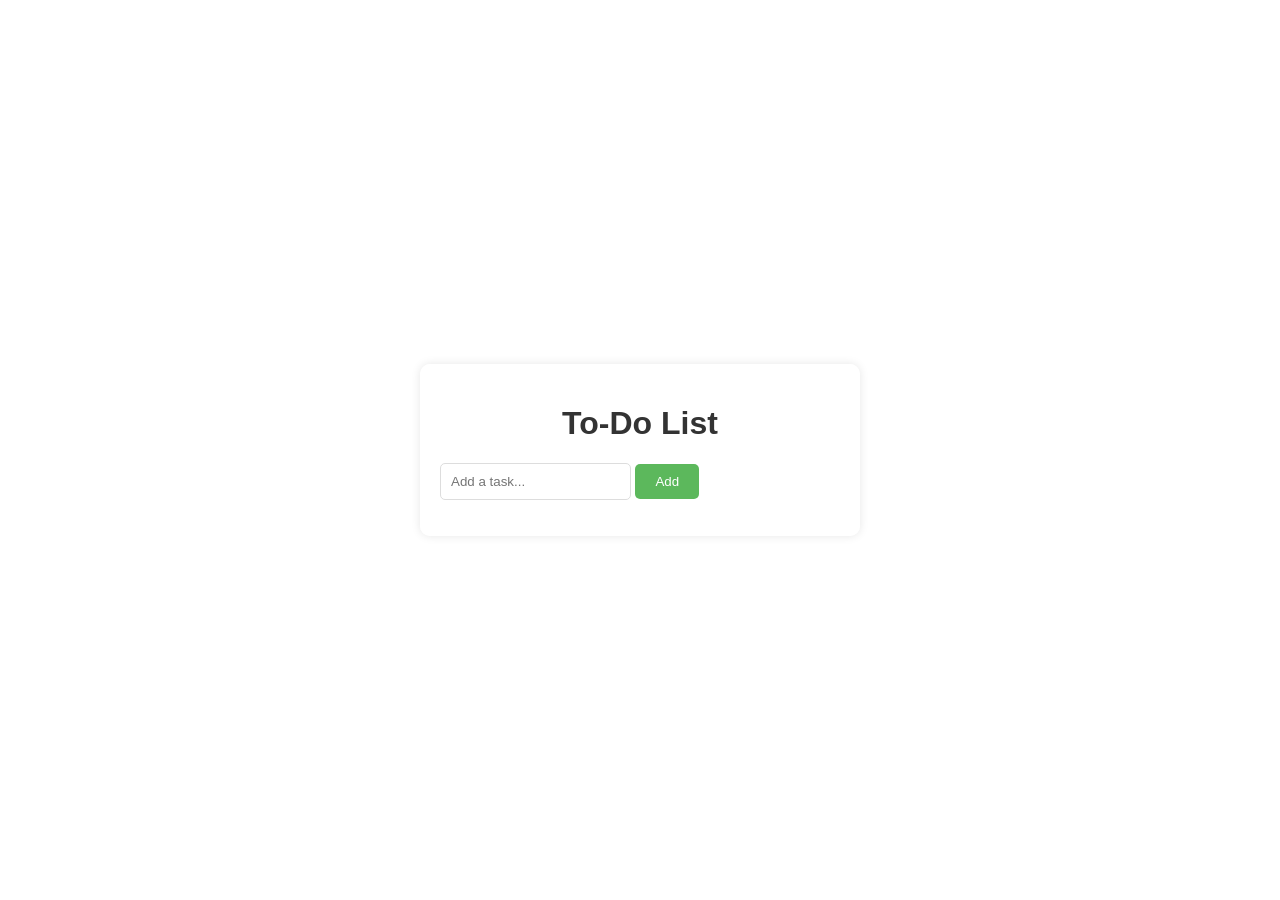
==== index.html @ d7dc6df3 "Update and rename To-Do-list.html to index.html" ====
<!DOCTYPE html>
<html lang="en">
<head>
    <meta charset="UTF-8">
    <meta name="viewport" content="width=device-width, initial-scale=1.0">
    <title>To-Do List - Mawa</title>
    <link rel="stylesheet" href="styles.css">
</head>
<body>
    <div class="container">
        <h1>To-Do List</h1>
        <input type="text" id="taskInput" placeholder="Add a task...">
        <button onclick="addTask()">Add</button>
        <ul id="taskList"></ul>
    </div>
    <script src="script.js"></script>
</body>
</html>
---- styles.css ----
body {
    font-family: Arial, sans-serif;
    background-image: url('ferrari1.jpg'); /* Replace with your image path */
    background-size: cover;
    background-position: center;
    background-repeat: no-repeat;
    display: flex;
    justify-content: center;
    align-items: center;
    height: 100vh;
    margin: 0;
}

.container {
    background: rgba(255, 255, 255, 0.9);
    padding: 20px;
    border-radius: 10px;
    box-shadow: 0 0 10px rgba(0, 0, 0, 0.1);
    width: 400px;
}

h1 {
    text-align: center;
    color: #333;
}

.input-section {
    display: flex;
    gap: 10px;
    margin-bottom: 20px;
}

input {
    flex: 1;
    padding: 10px;
    border: 1px solid #ddd;
    border-radius: 5px;
}

button {
    padding: 10px 20px;
    background-color: #5cb85c;
    color: white;
    border: none;
    border-radius: 5px;
    cursor: pointer;
}

button:hover {
    background-color: #4cae4c;
}

ul {
    list-style: none;
    padding: 0;
}

li {
    display: flex;
    justify-content: space-between;
    align-items: center;
    padding: 10px;
    background: #f9f9f9;
    margin-bottom: 10px;
    border-radius: 5px;
}

li.completed {
    text-decoration: line-through;
    color: #888;
}

/* Styling for the X button */
li button {
    background-color: #d9534f;
    color: white;
    border: none;
    border-radius: 90%; /* Makes it circular */
    width: 50px; /* Fixed width for the circle */
    height: 50px; /* Fixed height for the circle */
    display: flex;
    justify-content: center;
    align-items: center;
    font-size: 14px;
    padding: 0; /* Remove padding to keep it compact */
    cursor: pointer;
}

li button:hover {
    background-color: #c9302c;
}
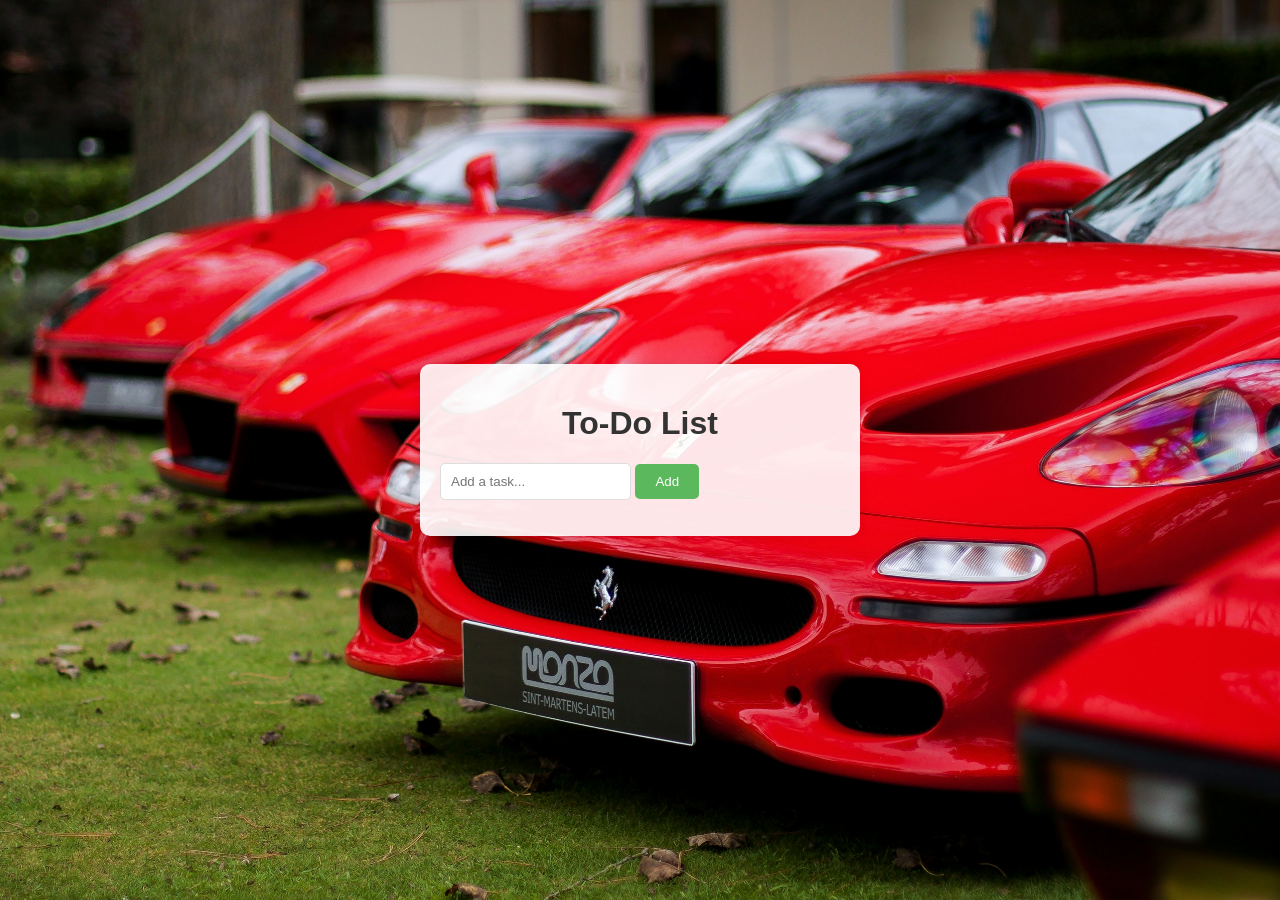
==== commit b72eed38: "Fix HTML structure and update title" ====
--- a/index.html
+++ b/index.html
@@ -3,7 +3,7 @@
 <head>
     <meta charset="UTF-8">
     <meta name="viewport" content="width=device-width, initial-scale=1.0">
-    <title>To-Do List - Mawa</title>
+    <title>To-Do List</title>
     <link rel="stylesheet" href="styles.css">
 </head>
 <body>
@@ -16,3 +16,4 @@
     <script src="script.js"></script>
 </body>
 </html>
+
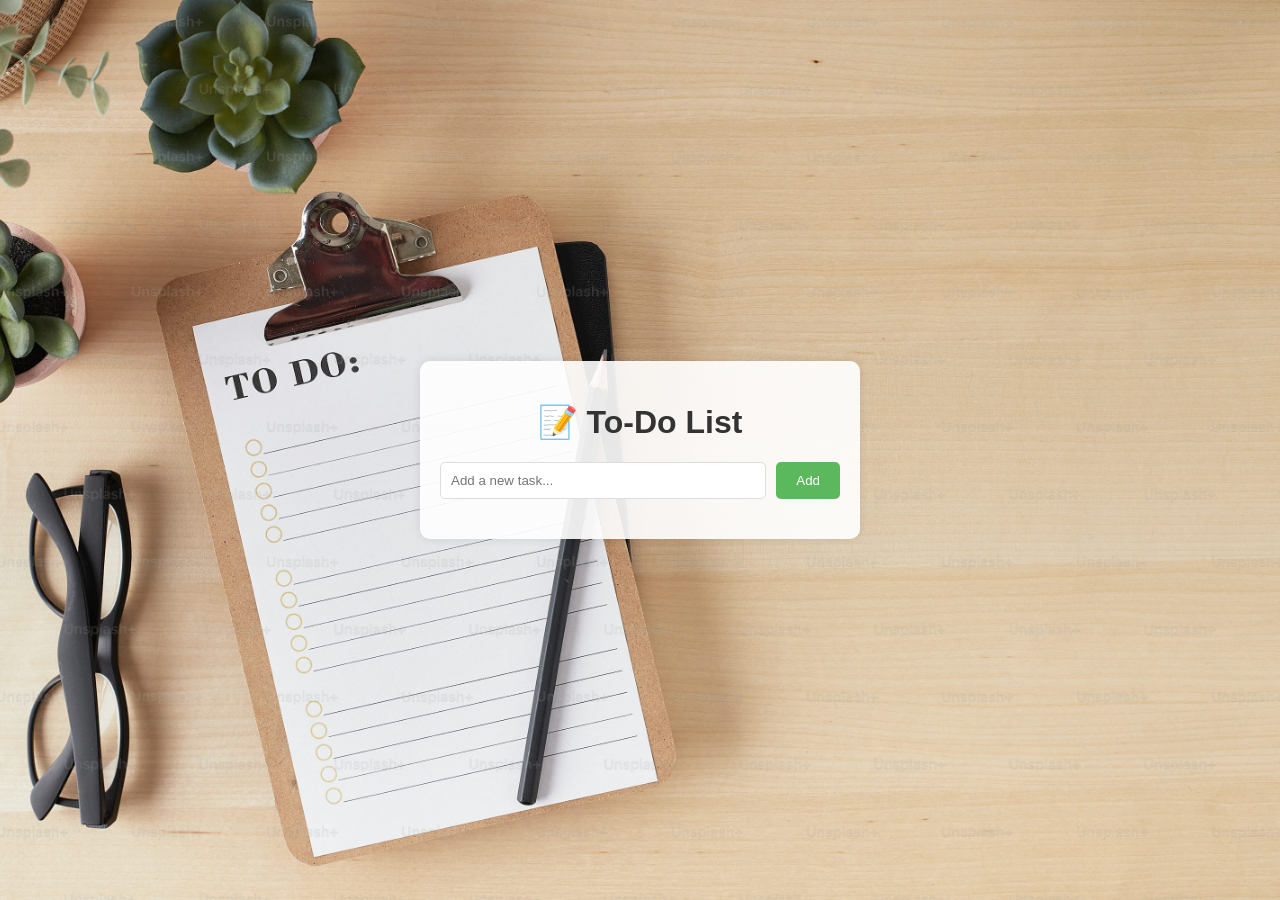
==== commit a236b90d: "Revise index.html for responsive design and layout Updated the HTML structure and improved responsiv" ====
--- a/index.html
+++ b/index.html
@@ -1,19 +1,21 @@
 <!DOCTYPE html>
 <html lang="en">
 <head>
-    <meta charset="UTF-8">
-    <meta name="viewport" content="width=device-width, initial-scale=1.0">
-    <title>To-Do List</title>
-    <link rel="stylesheet" href="styles.css">
+  <meta charset="UTF-8" />
+  <meta name="viewport" content="width=device-width, initial-scale=1.0" />
+  <title>Responsive To-Do List</title>
+  <link rel="stylesheet" href="styles.css" />
 </head>
 <body>
-    <div class="container">
-        <h1>To-Do List</h1>
-        <input type="text" id="taskInput" placeholder="Add a task...">
-        <button onclick="addTask()">Add</button>
-        <ul id="taskList"></ul>
+  <div class="container">
+    <h1>📝 To-Do List</h1>
+    <div class="input-section">
+      <input type="text" id="taskInput" placeholder="Add a new task..." />
+      <button id="addBtn" onclick="addTask()">Add</button>
     </div>
-    <script src="script.js"></script>
+    <ul id="taskList"></ul>
+  </div>
+
+  <script src="script.js"></script>
 </body>
 </html>
-
--- a/styles.css
+++ b/styles.css
@@ -1,6 +1,6 @@
 body {
     font-family: Arial, sans-serif;
-    background-image: url('ferrari1.jpg'); /* Replace with your image path */
+    background-image: url('todo.jpg'); /* Replace with your image path */
     background-size: cover;
     background-position: center;
     background-repeat: no-repeat;
@@ -88,4 +88,5 @@
 
 li button:hover {
     background-color: #c9302c;
-}+
+}
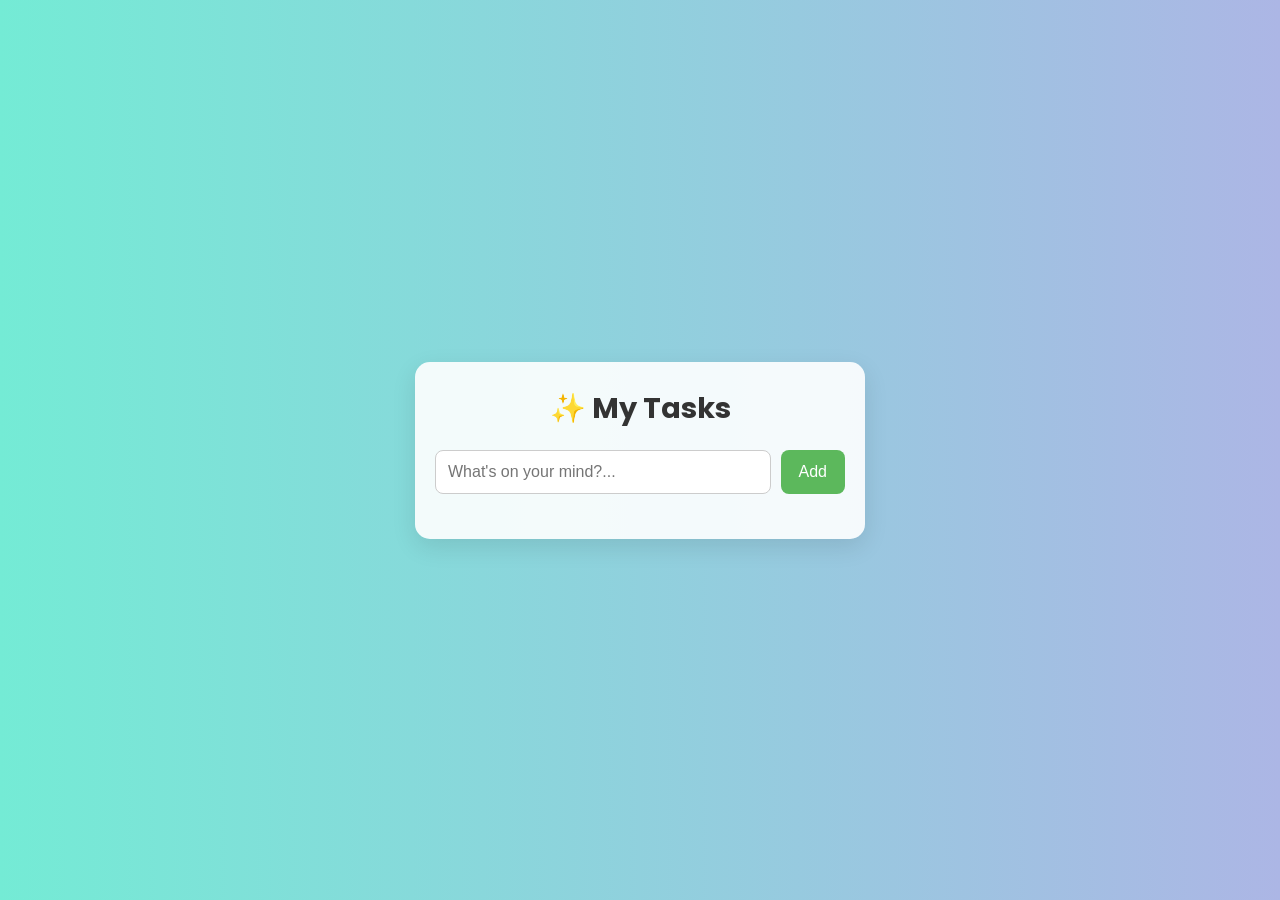
==== commit b971d78f: "Update index.html" ====
--- a/index.html
+++ b/index.html
@@ -3,19 +3,20 @@
 <head>
   <meta charset="UTF-8" />
   <meta name="viewport" content="width=device-width, initial-scale=1.0" />
-  <title>Responsive To-Do List</title>
+  <title>Premium Animated To-Do</title>
   <link rel="stylesheet" href="styles.css" />
+  <link href="https://fonts.googleapis.com/css2?family=Poppins:wght@300;400;600&display=swap" rel="stylesheet">
 </head>
 <body>
+  <div class="bg-animate"></div>
   <div class="container">
-    <h1>📝 To-Do List</h1>
+    <h1>✨ My Tasks</h1>
     <div class="input-section">
-      <input type="text" id="taskInput" placeholder="Add a new task..." />
+      <input type="text" id="taskInput" placeholder="What's on your mind?..." />
       <button id="addBtn" onclick="addTask()">Add</button>
     </div>
     <ul id="taskList"></ul>
   </div>
-
   <script src="script.js"></script>
 </body>
 </html>
--- a/styles.css
+++ b/styles.css
@@ -1,92 +1,144 @@
-body {
-    font-family: Arial, sans-serif;
-    background-image: url('todo.jpg'); /* Replace with your image path */
-    background-size: cover;
-    background-position: center;
-    background-repeat: no-repeat;
-    display: flex;
-    justify-content: center;
-    align-items: center;
-    height: 100vh;
-    margin: 0;
+/* General Reset */
+* {
+  box-sizing: border-box;
+  margin: 0;
+  padding: 0;
 }
 
-.container {
-    background: rgba(255, 255, 255, 0.9);
-    padding: 20px;
-    border-radius: 10px;
-    box-shadow: 0 0 10px rgba(0, 0, 0, 0.1);
-    width: 400px;
+body {
+  font-family: "Poppins", sans-serif;
+  background-image: url('todo.jpg');
+  background: linear-gradient(to right, #74ebd5, #acb6e5);
+  display: flex;
+  justify-content: center;
+  align-items: center;
+  height: 100vh;
 }
 
-h1 {
-    text-align: center;
-    color: #333;
+/* Container */
+.container {
+  background: rgba(255, 255, 255, 0.9);
+  width: 90%;
+  max-width: 450px;
+  padding: 25px 20px;
+  border-radius: 15px;
+  box-shadow: 0 8px 25px rgba(0, 0, 0, 0.1);
 }
 
+/* Header */
+h1 {
+  text-align: center;
+  color: #333;
+  margin-bottom: 20px;
+  font-size: 1.8rem;
+}
+
+/* Input Section */
 .input-section {
-    display: flex;
-    gap: 10px;
-    margin-bottom: 20px;
+  display: flex;
+  gap: 10px;
+  margin-bottom: 20px;
 }
 
 input {
-    flex: 1;
-    padding: 10px;
-    border: 1px solid #ddd;
-    border-radius: 5px;
+  flex: 1;
+  padding: 12px;
+  border: 1px solid #ccc;
+  border-radius: 8px;
+  font-size: 1rem;
+  outline: none;
+}
+
+input:focus {
+  border-color: #74b9ff;
+  box-shadow: 0 0 5px rgba(116, 185, 255, 0.7);
 }
 
 button {
-    padding: 10px 20px;
-    background-color: #5cb85c;
-    color: white;
-    border: none;
-    border-radius: 5px;
-    cursor: pointer;
+  padding: 12px 18px;
+  background-color: #5cb85c;
+  color: white;
+  border: none;
+  border-radius: 8px;
+  font-size: 1rem;
+  cursor: pointer;
+  transition: background 0.3s;
 }
 
 button:hover {
-    background-color: #4cae4c;
+  background-color: #4cae4c;
 }
 
+/* Task List */
 ul {
-    list-style: none;
-    padding: 0;
+  list-style: none;
+  padding: 0;
 }
 
 li {
-    display: flex;
-    justify-content: space-between;
-    align-items: center;
-    padding: 10px;
-    background: #f9f9f9;
-    margin-bottom: 10px;
-    border-radius: 5px;
+  display: flex;
+  justify-content: space-between;
+  align-items: center;
+  background: #f8f9fa;
+  margin-bottom: 10px;
+  padding: 12px 15px;
+  border-radius: 8px;
+  transition: transform 0.2s;
 }
 
-li.completed {
-    text-decoration: line-through;
-    color: #888;
+li:hover {
+  transform: scale(1.02);
 }
 
-/* Styling for the X button */
+li span {
+  flex: 1;
+  cursor: pointer;
+  font-size: 1rem;
+}
+
+/* Completed task */
+li.completed span {
+  text-decoration: line-through;
+  color: #888;
+}
+
+/* Delete Button */
 li button {
-    background-color: #d9534f;
-    color: white;
-    border: none;
-    border-radius: 90%; /* Makes it circular */
-    width: 50px; /* Fixed width for the circle */
-    height: 50px; /* Fixed height for the circle */
-    display: flex;
-    justify-content: center;
-    align-items: center;
-    font-size: 14px;
-    padding: 0; /* Remove padding to keep it compact */
-    cursor: pointer;
+  background-color: #ff6b6b;
+  color: white;
+  border: none;
+  border-radius: 50%;
+  width: 35px;
+  height: 35px;
+  display: flex;
+  justify-content: center;
+  align-items: center;
+  font-size: 16px;
+  cursor: pointer;
+  transition: background 0.3s;
 }
 
 li button:hover {
-    background-color: #c9302c;
+  background-color: #e84141;
+}
 
+/* Responsive Design */
+@media (max-width: 600px) {
+  .container {
+    width: 95%;
+    padding: 20px;
+  }
+
+  h1 {
+    font-size: 1.5rem;
+  }
+
+  input {
+    font-size: 0.9rem;
+  }
+
+  button {
+    font-size: 0.9rem;
+  }
 }
+
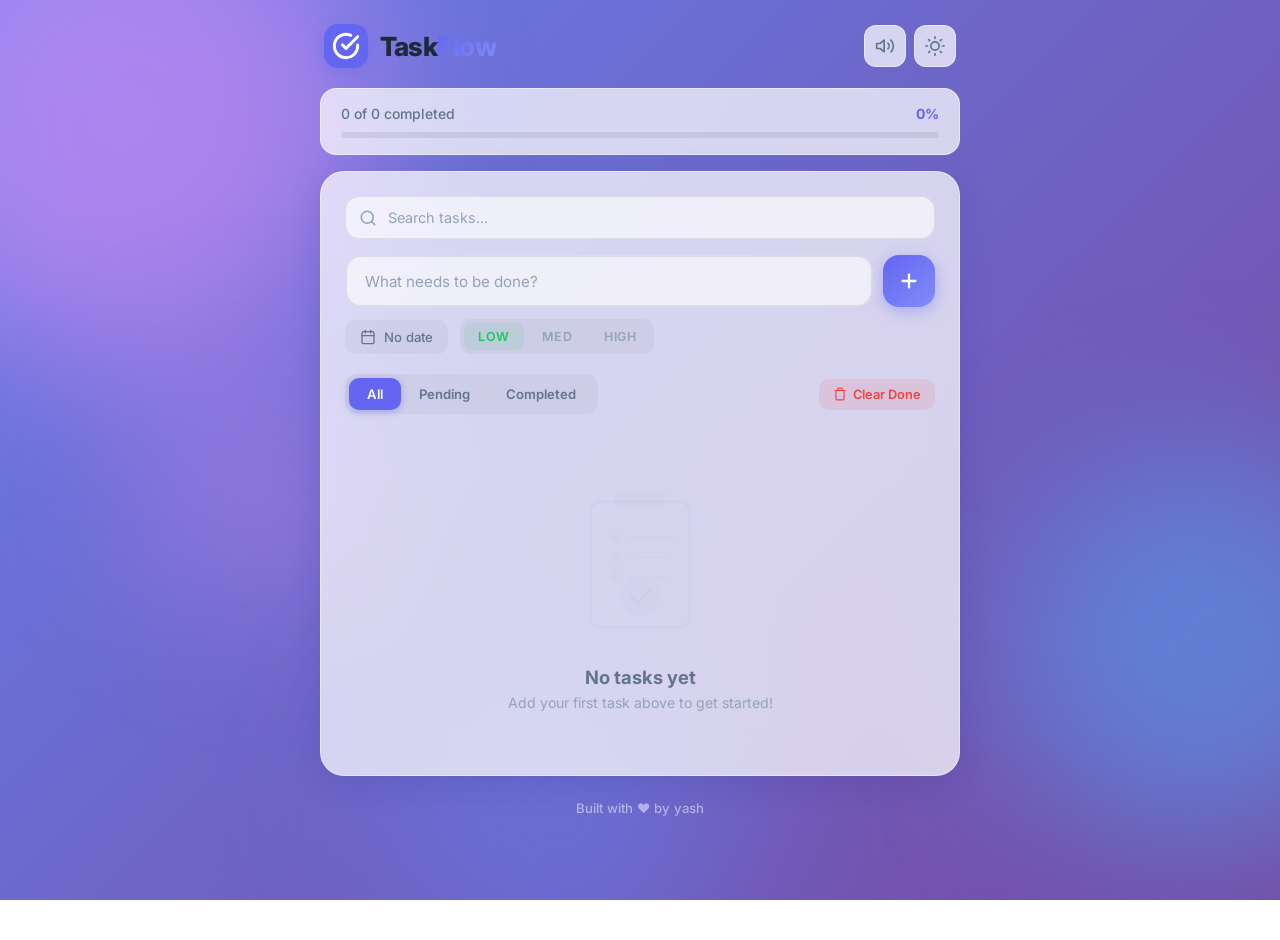
==== commit 82e57d7e: "Update index.html" ====
--- a/index.html
+++ b/index.html
@@ -1,22 +1,2142 @@
 <!DOCTYPE html>
-<html lang="en">
+<html lang="en" data-theme="light">
 <head>
-  <meta charset="UTF-8" />
-  <meta name="viewport" content="width=device-width, initial-scale=1.0" />
-  <title>Premium Animated To-Do</title>
-  <link rel="stylesheet" href="styles.css" />
-  <link href="https://fonts.googleapis.com/css2?family=Poppins:wght@300;400;600&display=swap" rel="stylesheet">
+    <meta charset="UTF-8">
+    <meta name="viewport" content="width=device-width, initial-scale=1.0">
+    <title>TaskFlow Pro — Premium To-Do App</title>
+    <link rel="preconnect" href="https://fonts.googleapis.com">
+    <link rel="preconnect" href="https://fonts.gstatic.com" crossorigin>
+    <link href="https://fonts.googleapis.com/css2?family=Inter:wght@300;400;500;600;700;800&display=swap" rel="stylesheet">
+    
+    <style>
+      /* ================================================
+   TASKFLOW PRO — Premium To-Do App Styles
+   ================================================ */
+
+/* ============ CSS VARIABLES ============ */
+:root {
+    /* Colors - Light Theme */
+    --bg-gradient-1: #667eea;
+    --bg-gradient-2: #764ba2;
+    --bg-gradient-3: #f093fb;
+    --bg-gradient-4: #4facfe;
+    --card-bg: rgba(255, 255, 255, 0.72);
+    --card-border: rgba(255, 255, 255, 0.45);
+    --card-shadow: 0 8px 32px rgba(31, 38, 135, 0.15);
+    --input-bg: rgba(255, 255, 255, 0.6);
+    --input-border: rgba(200, 200, 220, 0.5);
+    --input-focus: #6366f1;
+    --text-primary: #1e293b;
+    --text-secondary: #64748b;
+    --text-tertiary: #94a3b8;
+    --accent: #6366f1;
+    --accent-light: #818cf8;
+    --accent-glow: rgba(99, 102, 241, 0.4);
+    --task-bg: rgba(255, 255, 255, 0.5);
+    --task-hover: rgba(255, 255, 255, 0.75);
+    --task-border: rgba(0, 0, 0, 0.06);
+    --priority-high: #ef4444;
+    --priority-high-bg: rgba(239, 68, 68, 0.1);
+    --priority-medium: #f59e0b;
+    --priority-medium-bg: rgba(245, 158, 11, 0.1);
+    --priority-low: #22c55e;
+    --priority-low-bg: rgba(34, 197, 94, 0.1);
+    --danger: #ef4444;
+    --danger-bg: rgba(239, 68, 68, 0.1);
+    --filter-bg: rgba(0, 0, 0, 0.04);
+    --filter-active: #6366f1;
+    --scrollbar-thumb: rgba(0, 0, 0, 0.15);
+    --progress-bg: rgba(0, 0, 0, 0.08);
+    --overlay: rgba(255, 255, 255, 0.1);
+    --transition-speed: 0.3s;
+    --transition-bounce: cubic-bezier(0.34, 1.56, 0.64, 1);
+    --transition-smooth: cubic-bezier(0.4, 0, 0.2, 1);
+}
+
+/* ============ DARK THEME ============ */
+[data-theme="dark"] {
+    --bg-gradient-1: #1a1a3e;
+    --bg-gradient-2: #2d1b69;
+    --bg-gradient-3: #6b21a8;
+    --bg-gradient-4: #1e40af;
+    --card-bg: rgba(30, 41, 59, 0.72);
+    --card-border: rgba(255, 255, 255, 0.08);
+    --card-shadow: 0 8px 32px rgba(0, 0, 0, 0.3);
+    --input-bg: rgba(255, 255, 255, 0.06);
+    --input-border: rgba(255, 255, 255, 0.1);
+    --input-focus: #818cf8;
+    --text-primary: #f1f5f9;
+    --text-secondary: #94a3b8;
+    --text-tertiary: #64748b;
+    --accent: #818cf8;
+    --accent-light: #a5b4fc;
+    --accent-glow: rgba(129, 140, 248, 0.3);
+    --task-bg: rgba(255, 255, 255, 0.04);
+    --task-hover: rgba(255, 255, 255, 0.08);
+    --task-border: rgba(255, 255, 255, 0.06);
+    --priority-high-bg: rgba(239, 68, 68, 0.15);
+    --priority-medium-bg: rgba(245, 158, 11, 0.15);
+    --priority-low-bg: rgba(34, 197, 94, 0.15);
+    --danger-bg: rgba(239, 68, 68, 0.15);
+    --filter-bg: rgba(255, 255, 255, 0.05);
+    --filter-active: #818cf8;
+    --scrollbar-thumb: rgba(255, 255, 255, 0.15);
+    --progress-bg: rgba(255, 255, 255, 0.08);
+    --overlay: rgba(0, 0, 0, 0.2);
+}
+
+/* ============ RESET & BASE ============ */
+*,
+*::before,
+*::after {
+    margin: 0;
+    padding: 0;
+    box-sizing: border-box;
+}
+
+html {
+    scroll-behavior: smooth;
+}
+
+body {
+    font-family: 'Inter', -apple-system, BlinkMacSystemFont, sans-serif;
+    color: var(--text-primary);
+    min-height: 100vh;
+    overflow-x: hidden;
+    transition: color var(--transition-speed) var(--transition-smooth);
+    -webkit-font-smoothing: antialiased;
+    -moz-osx-font-smoothing: grayscale;
+}
+
+/* Custom Scrollbar */
+::-webkit-scrollbar {
+    width: 6px;
+}
+::-webkit-scrollbar-track {
+    background: transparent;
+}
+::-webkit-scrollbar-thumb {
+    background: var(--scrollbar-thumb);
+    border-radius: 3px;
+}
+
+/* ============ ANIMATED BACKGROUND ============ */
+.bg-animation {
+    position: fixed;
+    top: 0;
+    left: 0;
+    width: 100%;
+    height: 100%;
+    z-index: -1;
+    background: linear-gradient(135deg, var(--bg-gradient-1), var(--bg-gradient-2));
+    transition: background 0.8s var(--transition-smooth);
+    overflow: hidden;
+}
+
+.blob {
+    position: absolute;
+    border-radius: 50%;
+    filter: blur(80px);
+    opacity: 0.5;
+    will-change: transform;
+}
+
+.blob-1 {
+    width: 500px;
+    height: 500px;
+    background: var(--bg-gradient-3);
+    top: -15%;
+    left: -10%;
+    animation: blobFloat1 25s ease-in-out infinite;
+}
+
+.blob-2 {
+    width: 400px;
+    height: 400px;
+    background: var(--bg-gradient-4);
+    top: 50%;
+    right: -10%;
+    animation: blobFloat2 30s ease-in-out infinite;
+}
+
+.blob-3 {
+    width: 350px;
+    height: 350px;
+    background: var(--bg-gradient-1);
+    bottom: -10%;
+    left: 30%;
+    animation: blobFloat3 20s ease-in-out infinite;
+}
+
+.blob-4 {
+    width: 250px;
+    height: 250px;
+    background: var(--bg-gradient-3);
+    top: 40%;
+    left: 10%;
+    animation: blobFloat4 22s ease-in-out infinite;
+    opacity: 0.3;
+}
+
+@keyframes blobFloat1 {
+    0%, 100% { transform: translate(0, 0) scale(1) rotate(0deg); }
+    25% { transform: translate(120px, 80px) scale(1.1) rotate(90deg); }
+    50% { transform: translate(-60px, 160px) scale(0.9) rotate(180deg); }
+    75% { transform: translate(100px, -40px) scale(1.05) rotate(270deg); }
+}
+
+@keyframes blobFloat2 {
+    0%, 100% { transform: translate(0, 0) scale(1); }
+    33% { transform: translate(-100px, -80px) scale(1.15); }
+    66% { transform: translate(60px, 100px) scale(0.85); }
+}
+
+@keyframes blobFloat3 {
+    0%, 100% { transform: translate(0, 0) scale(1); }
+    25% { transform: translate(80px, -60px) scale(1.1); }
+    50% { transform: translate(-100px, -30px) scale(0.95); }
+    75% { transform: translate(40px, 60px) scale(1.08); }
+}
+
+@keyframes blobFloat4 {
+    0%, 100% { transform: translate(0, 0) scale(1); }
+    50% { transform: translate(100px, -100px) scale(1.2); }
+}
+
+/* ============ CONFETTI CANVAS ============ */
+#confetti-canvas {
+    position: fixed;
+    top: 0;
+    left: 0;
+    width: 100%;
+    height: 100%;
+    pointer-events: none;
+    z-index: 9999;
+    display: none;
+}
+
+/* ============ APP CONTAINER ============ */
+.app {
+    max-width: 680px;
+    margin: 0 auto;
+    padding: 24px 20px 100px;
+    min-height: 100vh;
+}
+
+/* ============ HEADER ============ */
+.header {
+    display: flex;
+    align-items: center;
+    justify-content: space-between;
+    margin-bottom: 20px;
+    padding: 0 4px;
+}
+
+.header-left {
+    display: flex;
+    align-items: center;
+}
+
+.logo {
+    display: flex;
+    align-items: center;
+    gap: 12px;
+}
+
+.logo-icon {
+    width: 44px;
+    height: 44px;
+    border-radius: 14px;
+    background: var(--accent);
+    display: flex;
+    align-items: center;
+    justify-content: center;
+    color: white;
+    box-shadow: 0 4px 15px var(--accent-glow);
+    transition: transform 0.3s var(--transition-bounce),
+                box-shadow 0.3s var(--transition-smooth);
+}
+
+.logo-icon:hover {
+    transform: rotate(-10deg) scale(1.1);
+}
+
+.logo h1 {
+    font-size: 1.65rem;
+    font-weight: 800;
+    letter-spacing: -0.5px;
+    color: var(--text-primary);
+    transition: color var(--transition-speed) var(--transition-smooth);
+}
+
+.logo h1 span {
+    background: linear-gradient(135deg, var(--accent), var(--accent-light));
+    -webkit-background-clip: text;
+    -webkit-text-fill-color: transparent;
+    background-clip: text;
+}
+
+.header-right {
+    display: flex;
+    align-items: center;
+    gap: 8px;
+}
+
+/* Icon Buttons */
+.icon-btn {
+    width: 42px;
+    height: 42px;
+    border: none;
+    border-radius: 12px;
+    background: var(--card-bg);
+    backdrop-filter: blur(12px);
+    -webkit-backdrop-filter: blur(12px);
+    color: var(--text-secondary);
+    cursor: pointer;
+    display: flex;
+    align-items: center;
+    justify-content: center;
+    transition: all var(--transition-speed) var(--transition-smooth);
+    border: 1px solid var(--card-border);
+    position: relative;
+    overflow: hidden;
+}
+
+.icon-btn::after {
+    content: '';
+    position: absolute;
+    inset: 0;
+    background: var(--accent);
+    opacity: 0;
+    transition: opacity 0.3s;
+    border-radius: inherit;
+}
+
+.icon-btn:hover {
+    color: var(--accent);
+    transform: translateY(-2px);
+    box-shadow: 0 4px 12px var(--accent-glow);
+}
+
+.icon-btn:active {
+    transform: translateY(0) scale(0.95);
+}
+
+.icon-btn .hidden {
+    display: none;
+}
+
+/* ============ PROGRESS SECTION ============ */
+.progress-section {
+    background: var(--card-bg);
+    backdrop-filter: blur(20px);
+    -webkit-backdrop-filter: blur(20px);
+    border: 1px solid var(--card-border);
+    border-radius: 16px;
+    padding: 16px 20px;
+    margin-bottom: 16px;
+    transition: all var(--transition-speed) var(--transition-smooth);
+}
+
+.progress-info {
+    display: flex;
+    justify-content: space-between;
+    align-items: center;
+    margin-bottom: 10px;
+}
+
+.progress-text {
+    font-size: 0.875rem;
+    font-weight: 500;
+    color: var(--text-secondary);
+    transition: color var(--transition-speed);
+}
+
+.progress-percent {
+    font-size: 0.875rem;
+    font-weight: 700;
+    color: var(--accent);
+    transition: color var(--transition-speed);
+}
+
+.progress-bar {
+    width: 100%;
+    height: 6px;
+    background: var(--progress-bg);
+    border-radius: 3px;
+    overflow: hidden;
+    position: relative;
+}
+
+.progress-fill {
+    height: 100%;
+    background: linear-gradient(90deg, var(--accent), var(--accent-light));
+    border-radius: 3px;
+    width: 0%;
+    transition: width 0.6s var(--transition-smooth);
+    position: relative;
+}
+
+.progress-fill::after {
+    content: '';
+    position: absolute;
+    top: 0;
+    left: 0;
+    right: 0;
+    bottom: 0;
+    background: linear-gradient(90deg, transparent, rgba(255,255,255,0.3), transparent);
+    animation: shimmer 2s infinite;
+}
+
+@keyframes shimmer {
+    0% { transform: translateX(-100%); }
+    100% { transform: translateX(100%); }
+}
+
+/* ============ MAIN CARD (GLASSMORPHISM) ============ */
+.card {
+    background: var(--card-bg);
+    backdrop-filter: blur(20px);
+    -webkit-backdrop-filter: blur(20px);
+    border: 1px solid var(--card-border);
+    border-radius: 24px;
+    padding: 24px;
+    box-shadow: var(--card-shadow);
+    transition: all var(--transition-speed) var(--transition-smooth);
+}
+
+/* ============ SEARCH BAR ============ */
+.search-wrapper {
+    position: relative;
+    margin-bottom: 16px;
+}
+
+.search-icon {
+    position: absolute;
+    left: 14px;
+    top: 50%;
+    transform: translateY(-50%);
+    color: var(--text-tertiary);
+    transition: color var(--transition-speed);
+    pointer-events: none;
+}
+
+.search-input {
+    width: 100%;
+    padding: 12px 16px 12px 42px;
+    border: 1.5px solid var(--input-border);
+    border-radius: 14px;
+    background: var(--input-bg);
+    color: var(--text-primary);
+    font-family: inherit;
+    font-size: 0.9rem;
+    font-weight: 400;
+    outline: none;
+    transition: all var(--transition-speed) var(--transition-smooth);
+}
+
+.search-input:focus {
+    border-color: var(--input-focus);
+    box-shadow: 0 0 0 4px var(--accent-glow);
+    background: var(--task-hover);
+}
+
+.search-input::placeholder {
+    color: var(--text-tertiary);
+}
+
+/* ============ ADD TASK SECTION ============ */
+.add-section {
+    margin-bottom: 20px;
+}
+
+.input-main {
+    display: flex;
+    gap: 10px;
+    margin-bottom: 12px;
+}
+
+.task-input {
+    flex: 1;
+    padding: 14px 18px;
+    border: 2px solid var(--input-border);
+    border-radius: 16px;
+    background: var(--input-bg);
+    color: var(--text-primary);
+    font-family: inherit;
+    font-size: 0.95rem;
+    font-weight: 500;
+    outline: none;
+    transition: all var(--transition-speed) var(--transition-smooth);
+}
+
+.task-input:focus {
+    border-color: var(--input-focus);
+    box-shadow: 0 0 0 4px var(--accent-glow);
+    background: var(--task-hover);
+}
+
+.task-input::placeholder {
+    color: var(--text-tertiary);
+    font-weight: 400;
+}
+
+.add-btn {
+    width: 52px;
+    height: 52px;
+    border: none;
+    border-radius: 16px;
+    background: linear-gradient(135deg, var(--accent), var(--accent-light));
+    color: white;
+    cursor: pointer;
+    display: flex;
+    align-items: center;
+    justify-content: center;
+    transition: all var(--transition-speed) var(--transition-bounce);
+    box-shadow: 0 4px 15px var(--accent-glow);
+    flex-shrink: 0;
+}
+
+.add-btn:hover {
+    transform: translateY(-2px) scale(1.05);
+    box-shadow: 0 6px 20px var(--accent-glow);
+}
+
+.add-btn:active {
+    transform: translateY(0) scale(0.95);
+}
+
+/* Input Options Row */
+.input-options {
+    display: flex;
+    align-items: center;
+    gap: 12px;
+    flex-wrap: wrap;
+}
+
+.date-picker {
+    display: flex;
+    align-items: center;
+    gap: 8px;
+    padding: 8px 14px;
+    border-radius: 10px;
+    background: var(--filter-bg);
+    cursor: pointer;
+    transition: all var(--transition-speed);
+    color: var(--text-secondary);
+    font-size: 0.82rem;
+    font-weight: 500;
+    border: 1px solid transparent;
+}
+
+.date-picker:hover {
+    background: var(--task-hover);
+    border-color: var(--input-border);
+}
+
+.date-picker input[type="date"] {
+    position: absolute;
+    opacity: 0;
+    width: 0;
+    height: 0;
+    pointer-events: none;
+}
+
+.date-label {
+    white-space: nowrap;
+}
+
+.date-picker.has-date {
+    background: rgba(99, 102, 241, 0.1);
+    color: var(--accent);
+    border-color: rgba(99, 102, 241, 0.2);
+}
+
+.priority-group {
+    display: flex;
+    gap: 4px;
+    background: var(--filter-bg);
+    padding: 4px;
+    border-radius: 10px;
+}
+
+.priority-btn {
+    padding: 6px 14px;
+    border: none;
+    border-radius: 8px;
+    font-family: inherit;
+    font-size: 0.78rem;
+    font-weight: 600;
+    cursor: pointer;
+    transition: all var(--transition-speed) var(--transition-smooth);
+    background: transparent;
+    color: var(--text-tertiary);
+    text-transform: uppercase;
+    letter-spacing: 0.5px;
+}
+
+.priority-btn:hover {
+    color: var(--text-primary);
+}
+
+.priority-btn.low.active {
+    background: var(--priority-low-bg);
+    color: var(--priority-low);
+}
+
+.priority-btn.medium.active {
+    background: var(--priority-medium-bg);
+    color: var(--priority-medium);
+}
+
+.priority-btn.high.active {
+    background: var(--priority-high-bg);
+    color: var(--priority-high);
+}
+
+/* ============ FILTERS ============ */
+.filters {
+    display: flex;
+    align-items: center;
+    justify-content: space-between;
+    margin-bottom: 16px;
+    gap: 10px;
+    flex-wrap: wrap;
+}
+
+.filter-tabs {
+    display: flex;
+    background: var(--filter-bg);
+    border-radius: 12px;
+    padding: 4px;
+    position: relative;
+}
+
+.filter-btn {
+    padding: 8px 18px;
+    border: none;
+    border-radius: 10px;
+    background: transparent;
+    color: var(--text-secondary);
+    font-family: inherit;
+    font-size: 0.82rem;
+    font-weight: 600;
+    cursor: pointer;
+    transition: all var(--transition-speed) var(--transition-smooth);
+    position: relative;
+    z-index: 1;
+}
+
+.filter-btn:hover {
+    color: var(--text-primary);
+}
+
+.filter-btn.active {
+    color: white;
+}
+
+.filter-indicator {
+    position: absolute;
+    top: 4px;
+    left: 4px;
+    height: calc(100% - 8px);
+    background: var(--accent);
+    border-radius: 10px;
+    transition: all 0.35s var(--transition-smooth);
+    z-index: 0;
+    box-shadow: 0 2px 8px var(--accent-glow);
+}
+
+.clear-btn {
+    display: flex;
+    align-items: center;
+    gap: 6px;
+    padding: 8px 14px;
+    border: none;
+    border-radius: 10px;
+    background: var(--danger-bg);
+    color: var(--danger);
+    font-family: inherit;
+    font-size: 0.8rem;
+    font-weight: 600;
+    cursor: pointer;
+    transition: all var(--transition-speed) var(--transition-smooth);
+    white-space: nowrap;
+}
+
+.clear-btn:hover {
+    background: var(--danger);
+    color: white;
+    transform: translateY(-1px);
+}
+
+.clear-btn:active {
+    transform: translateY(0) scale(0.97);
+}
+
+/* ============ TASK LIST ============ */
+.task-list {
+    display: flex;
+    flex-direction: column;
+    gap: 8px;
+    max-height: 55vh;
+    overflow-y: auto;
+    padding-right: 4px;
+}
+
+/* ============ TASK ITEM ============ */
+.task-item {
+    display: flex;
+    align-items: center;
+    gap: 12px;
+    padding: 14px 16px;
+    background: var(--task-bg);
+    border: 1px solid var(--task-border);
+    border-radius: 14px;
+    cursor: default;
+    transition: all var(--transition-speed) var(--transition-smooth);
+    animation: taskSlideIn 0.35s var(--transition-smooth) both;
+    position: relative;
+}
+
+.task-item:hover {
+    background: var(--task-hover);
+    transform: translateY(-1px);
+    box-shadow: 0 4px 12px rgba(0, 0, 0, 0.06);
+}
+
+.task-item.completed {
+    opacity: 0.6;
+}
+
+.task-item.completed:hover {
+    opacity: 0.8;
+}
+
+.task-item.removing {
+    animation: taskSlideOut 0.3s var(--transition-smooth) forwards;
+}
+
+.task-item.dragging {
+    opacity: 0.5;
+    transform: scale(1.02) rotate(1deg);
+    box-shadow: 0 8px 25px rgba(0, 0, 0, 0.15);
+    z-index: 100;
+}
+
+.task-item.drag-over {
+    border-color: var(--accent);
+    box-shadow: 0 0 0 2px var(--accent-glow);
+}
+
+@keyframes taskSlideIn {
+    from {
+        opacity: 0;
+        transform: translateX(-20px) scale(0.98);
+    }
+    to {
+        opacity: 1;
+        transform: translateX(0) scale(1);
+    }
+}
+
+@keyframes taskSlideOut {
+    to {
+        opacity: 0;
+        transform: translateX(30px) scale(0.95);
+        max-height: 0;
+        padding-top: 0;
+        padding-bottom: 0;
+        margin-bottom: 0;
+        border-width: 0;
+        overflow: hidden;
+    }
+}
+
+/* Drag Handle */
+.drag-handle {
+    cursor: grab;
+    color: var(--text-tertiary);
+    padding: 4px 2px;
+    border-radius: 4px;
+    display: flex;
+    align-items: center;
+    opacity: 0.4;
+    transition: all var(--transition-speed);
+    flex-shrink: 0;
+}
+
+.drag-handle:hover {
+    opacity: 1;
+    color: var(--accent);
+}
+
+.drag-handle:active {
+    cursor: grabbing;
+}
+
+/* Custom Checkbox */
+.custom-checkbox {
+    position: relative;
+    width: 24px;
+    height: 24px;
+    flex-shrink: 0;
+    cursor: pointer;
+}
+
+.custom-checkbox input[type="checkbox"] {
+    position: absolute;
+    opacity: 0;
+    width: 100%;
+    height: 100%;
+    cursor: pointer;
+    z-index: 2;
+    margin: 0;
+}
+
+.checkmark {
+    position: absolute;
+    inset: 0;
+    border: 2px solid var(--input-border);
+    border-radius: 8px;
+    display: flex;
+    align-items: center;
+    justify-content: center;
+    transition: all 0.25s var(--transition-smooth);
+    background: transparent;
+}
+
+.checkmark svg {
+    width: 14px;
+    height: 14px;
+    opacity: 0;
+    transform: scale(0);
+    transition: all 0.2s var(--transition-bounce);
+    stroke: white;
+    stroke-width: 3;
+}
+
+.custom-checkbox input:checked ~ .checkmark {
+    background: var(--accent);
+    border-color: var(--accent);
+    animation: checkPop 0.4s var(--transition-bounce);
+}
+
+.custom-checkbox input:checked ~ .checkmark svg {
+    opacity: 1;
+    transform: scale(1);
+}
+
+.custom-checkbox:hover .checkmark {
+    border-color: var(--accent);
+    box-shadow: 0 0 0 3px var(--accent-glow);
+}
+
+@keyframes checkPop {
+    0% { transform: scale(1); }
+    30% { transform: scale(1.25); }
+    60% { transform: scale(0.92); }
+    100% { transform: scale(1); }
+}
+
+/* Task Content */
+.task-content {
+    flex: 1;
+    min-width: 0;
+    display: flex;
+    flex-direction: column;
+    gap: 4px;
+}
+
+.task-text {
+    font-size: 0.92rem;
+    font-weight: 500;
+    color: var(--text-primary);
+    position: relative;
+    display: inline;
+    word-break: break-word;
+    transition: color var(--transition-speed);
+}
+
+/* Strikethrough Animation */
+.task-text-inner {
+    position: relative;
+    display: inline;
+}
+
+.task-text-inner::after {
+    content: '';
+    position: absolute;
+    left: 0;
+    top: 50%;
+    width: 0;
+    height: 2px;
+    background: var(--text-tertiary);
+    transition: width 0.4s var(--transition-smooth);
+}
+
+.task-item.completed .task-text-inner::after {
+    width: 100%;
+}
+
+.task-item.completed .task-text {
+    color: var(--text-tertiary);
+}
+
+/* Task Meta */
+.task-meta {
+    display: flex;
+    align-items: center;
+    gap: 8px;
+    flex-wrap: wrap;
+}
+
+.priority-badge {
+    font-size: 0.68rem;
+    font-weight: 700;
+    padding: 2px 8px;
+    border-radius: 6px;
+    text-transform: uppercase;
+    letter-spacing: 0.5px;
+}
+
+.priority-badge.high {
+    background: var(--priority-high-bg);
+    color: var(--priority-high);
+}
+
+.priority-badge.medium {
+    background: var(--priority-medium-bg);
+    color: var(--priority-medium);
+}
+
+.priority-badge.low {
+    background: var(--priority-low-bg);
+    color: var(--priority-low);
+}
+
+.due-date-badge {
+    font-size: 0.72rem;
+    font-weight: 500;
+    color: var(--text-tertiary);
+    display: flex;
+    align-items: center;
+    gap: 4px;
+}
+
+.due-date-badge.overdue {
+    color: var(--priority-high);
+    font-weight: 600;
+}
+
+.due-date-badge.today {
+    color: var(--priority-medium);
+    font-weight: 600;
+}
+
+/* Task Actions */
+.task-actions {
+    display: flex;
+    gap: 4px;
+    opacity: 0;
+    transition: opacity var(--transition-speed);
+    flex-shrink: 0;
+}
+
+.task-item:hover .task-actions {
+    opacity: 1;
+}
+
+.action-btn {
+    width: 32px;
+    height: 32px;
+    border: none;
+    border-radius: 8px;
+    background: transparent;
+    color: var(--text-tertiary);
+    cursor: pointer;
+    display: flex;
+    align-items: center;
+    justify-content: center;
+    transition: all var(--transition-speed) var(--transition-smooth);
+}
+
+.action-btn:hover {
+    transform: scale(1.1);
+}
+
+.action-btn.edit-btn:hover {
+    background: rgba(99, 102, 241, 0.1);
+    color: var(--accent);
+}
+
+.action-btn.delete-btn:hover {
+    background: var(--danger-bg);
+    color: var(--danger);
+}
+
+.action-btn:active {
+    transform: scale(0.9);
+}
+
+/* Inline Edit Input */
+.edit-input {
+    flex: 1;
+    padding: 6px 10px;
+    border: 2px solid var(--accent);
+    border-radius: 8px;
+    background: var(--input-bg);
+    color: var(--text-primary);
+    font-family: inherit;
+    font-size: 0.92rem;
+    font-weight: 500;
+    outline: none;
+    box-shadow: 0 0 0 3px var(--accent-glow);
+    min-width: 0;
+}
+
+/* ============ EMPTY STATE ============ */
+.empty-state {
+    display: none;
+    flex-direction: column;
+    align-items: center;
+    justify-content: center;
+    padding: 40px 20px;
+    text-align: center;
+    animation: fadeIn 0.5s ease;
+}
+
+.empty-state.visible {
+    display: flex;
+}
+
+.empty-illustration {
+    color: var(--text-tertiary);
+    margin-bottom: 16px;
+    opacity: 0.6;
+}
+
+.empty-state h3 {
+    font-size: 1.15rem;
+    font-weight: 700;
+    color: var(--text-secondary);
+    margin-bottom: 6px;
+}
+
+.empty-state p {
+    font-size: 0.88rem;
+    color: var(--text-tertiary);
+}
+
+@keyframes fadeIn {
+    from { opacity: 0; transform: translateY(10px); }
+    to { opacity: 1; transform: translateY(0); }
+}
+
+/* ============ FLOATING ACTION BUTTON ============ */
+.fab {
+    display: none;
+    position: fixed;
+    bottom: 28px;
+    right: 28px;
+    width: 60px;
+    height: 60px;
+    border: none;
+    border-radius: 20px;
+    background: linear-gradient(135deg, var(--accent), var(--accent-light));
+    color: white;
+    cursor: pointer;
+    align-items: center;
+    justify-content: center;
+    box-shadow: 0 6px 20px var(--accent-glow);
+    transition: all var(--transition-speed) var(--transition-bounce);
+    z-index: 1000;
+}
+
+.fab:hover {
+    transform: translateY(-3px) scale(1.08);
+    box-shadow: 0 8px 30px var(--accent-glow);
+}
+
+.fab:active {
+    transform: translateY(0) scale(0.95);
+}
+
+/* ============ FOOTER ============ */
+.footer {
+    text-align: center;
+    padding: 24px 0;
+    color: rgba(255, 255, 255, 0.5);
+    font-size: 0.82rem;
+    font-weight: 500;
+}
+
+[data-theme="dark"] .footer {
+    color: rgba(255, 255, 255, 0.3);
+}
+
+/* ============ RESPONSIVE DESIGN ============ */
+@media (max-width: 640px) {
+    .app {
+        padding: 16px 12px 120px;
+    }
+
+    .card {
+        border-radius: 20px;
+        padding: 18px 14px;
+    }
+
+    .logo h1 {
+        font-size: 1.35rem;
+    }
+
+    .logo-icon {
+        width: 38px;
+        height: 38px;
+        border-radius: 12px;
+    }
+
+    .input-main {
+        flex-direction: column;
+    }
+
+    .add-btn {
+        width: 100%;
+        height: 46px;
+        border-radius: 12px;
+    }
+
+    .input-options {
+        flex-direction: column;
+        align-items: stretch;
+    }
+
+    .priority-group {
+        justify-content: center;
+    }
+
+    .filters {
+        flex-direction: column;
+        align-items: stretch;
+    }
+
+    .filter-tabs {
+        justify-content: center;
+    }
+
+    .clear-btn {
+        justify-content: center;
+    }
+
+    .task-actions {
+        opacity: 1;
+    }
+
+    .fab {
+        display: flex;
+    }
+
+    .task-list {
+        max-height: 45vh;
+    }
+
+    .progress-section {
+        border-radius: 14px;
+    }
+
+    .blob-1 { width: 300px; height: 300px; }
+    .blob-2 { width: 250px; height: 250px; }
+    .blob-3 { width: 200px; height: 200px; }
+    .blob-4 { width: 150px; height: 150px; }
+}
+
+@media (max-width: 380px) {
+    .filter-btn {
+        padding: 7px 12px;
+        font-size: 0.76rem;
+    }
+
+    .priority-btn {
+        padding: 5px 10px;
+        font-size: 0.72rem;
+    }
+}
+
+/* ============ UTILITY ============ */
+.hidden {
+    display: none !important;
+}
+
+/* Focus visible for accessibility */
+:focus-visible {
+    outline: 2px solid var(--accent);
+    outline-offset: 2px;
+}
+
+/* Prevent text selection during drag */
+.no-select {
+    user-select: none;
+    -webkit-user-select: none;
+}
+    </style>
 </head>
 <body>
-  <div class="bg-animate"></div>
-  <div class="container">
-    <h1>✨ My Tasks</h1>
-    <div class="input-section">
-      <input type="text" id="taskInput" placeholder="What's on your mind?..." />
-      <button id="addBtn" onclick="addTask()">Add</button>
+
+    <!-- ============ ANIMATED BACKGROUND ============ -->
+    <div class="bg-animation">
+        <div class="blob blob-1"></div>
+        <div class="blob blob-2"></div>
+        <div class="blob blob-3"></div>
+        <div class="blob blob-4"></div>
     </div>
-    <ul id="taskList"></ul>
-  </div>
-  <script src="script.js"></script>
+
+    <!-- ============ CONFETTI CANVAS ============ -->
+    <canvas id="confetti-canvas"></canvas>
+
+    <!-- ============ APP CONTAINER ============ -->
+    <div class="app">
+
+        <!-- Header -->
+        <header class="header">
+            <div class="header-left">
+                <div class="logo">
+                    <div class="logo-icon">
+                        <svg width="28" height="28" viewBox="0 0 24 24" fill="none" stroke="currentColor" stroke-width="2.5" stroke-linecap="round" stroke-linejoin="round">
+                            <path d="M22 11.08V12a10 10 0 1 1-5.93-9.14"/>
+                            <polyline points="22 4 12 14.01 9 11.01"/>
+                        </svg>
+                    </div>
+                    <h1>Task<span>Flow</span></h1>
+                </div>
+            </div>
+            <div class="header-right">
+                <!-- Sound Toggle -->
+                <button class="icon-btn" id="soundToggle" title="Toggle Sound Effects" aria-label="Toggle sound">
+                    <svg class="sound-on" width="20" height="20" viewBox="0 0 24 24" fill="none" stroke="currentColor" stroke-width="2" stroke-linecap="round" stroke-linejoin="round">
+                        <polygon points="11 5 6 9 2 9 2 15 6 15 11 19 11 5"/>
+                        <path d="M19.07 4.93a10 10 0 0 1 0 14.14"/>
+                        <path d="M15.54 8.46a5 5 0 0 1 0 7.07"/>
+                    </svg>
+                    <svg class="sound-off hidden" width="20" height="20" viewBox="0 0 24 24" fill="none" stroke="currentColor" stroke-width="2" stroke-linecap="round" stroke-linejoin="round">
+                        <polygon points="11 5 6 9 2 9 2 15 6 15 11 19 11 5"/>
+                        <line x1="23" y1="9" x2="17" y2="15"/>
+                        <line x1="17" y1="9" x2="23" y2="15"/>
+                    </svg>
+                </button>
+                <!-- Theme Toggle -->
+                <button class="icon-btn theme-toggle" id="themeToggle" title="Toggle Dark Mode" aria-label="Toggle theme">
+                    <svg class="icon-sun" width="20" height="20" viewBox="0 0 24 24" fill="none" stroke="currentColor" stroke-width="2" stroke-linecap="round" stroke-linejoin="round">
+                        <circle cx="12" cy="12" r="5"/>
+                        <line x1="12" y1="1" x2="12" y2="3"/>
+                        <line x1="12" y1="21" x2="12" y2="23"/>
+                        <line x1="4.22" y1="4.22" x2="5.64" y2="5.64"/>
+                        <line x1="18.36" y1="18.36" x2="19.78" y2="19.78"/>
+                        <line x1="1" y1="12" x2="3" y2="12"/>
+                        <line x1="21" y1="12" x2="23" y2="12"/>
+                        <line x1="4.22" y1="19.78" x2="5.64" y2="18.36"/>
+                        <line x1="18.36" y1="5.64" x2="19.78" y2="4.22"/>
+                    </svg>
+                    <svg class="icon-moon hidden" width="20" height="20" viewBox="0 0 24 24" fill="none" stroke="currentColor" stroke-width="2" stroke-linecap="round" stroke-linejoin="round">
+                        <path d="M21 12.79A9 9 0 1 1 11.21 3 7 7 0 0 0 21 12.79z"/>
+                    </svg>
+                </button>
+            </div>
+        </header>
+
+        <!-- Progress Section -->
+        <div class="progress-section">
+            <div class="progress-info">
+                <span class="progress-text" id="progressText">0 of 0 completed</span>
+                <span class="progress-percent" id="progressPercent">0%</span>
+            </div>
+            <div class="progress-bar">
+                <div class="progress-fill" id="progressFill"></div>
+            </div>
+        </div>
+
+        <!-- Main Card -->
+        <main class="card">
+
+            <!-- Search Bar -->
+            <div class="search-wrapper">
+                <svg class="search-icon" width="18" height="18" viewBox="0 0 24 24" fill="none" stroke="currentColor" stroke-width="2" stroke-linecap="round" stroke-linejoin="round">
+                    <circle cx="11" cy="11" r="8"/>
+                    <line x1="21" y1="21" x2="16.65" y2="16.65"/>
+                </svg>
+                <input type="text" id="searchInput" class="search-input" placeholder="Search tasks..." autocomplete="off">
+            </div>
+
+            <!-- Add Task Section -->
+            <div class="add-section">
+                <div class="input-main">
+                    <input type="text" id="taskInput" class="task-input" placeholder="What needs to be done?" autocomplete="off">
+                    <button class="add-btn" id="addBtn" title="Add Task" aria-label="Add task">
+                        <svg width="22" height="22" viewBox="0 0 24 24" fill="none" stroke="currentColor" stroke-width="2.5" stroke-linecap="round">
+                            <line x1="12" y1="5" x2="12" y2="19"/>
+                            <line x1="5" y1="12" x2="19" y2="12"/>
+                        </svg>
+                    </button>
+                </div>
+                <div class="input-options">
+                    <label class="date-picker" title="Set due date">
+                        <svg width="16" height="16" viewBox="0 0 24 24" fill="none" stroke="currentColor" stroke-width="2" stroke-linecap="round" stroke-linejoin="round">
+                            <rect x="3" y="4" width="18" height="18" rx="2" ry="2"/>
+                            <line x1="16" y1="2" x2="16" y2="6"/>
+                            <line x1="8" y1="2" x2="8" y2="6"/>
+                            <line x1="3" y1="10" x2="21" y2="10"/>
+                        </svg>
+                        <input type="date" id="dueDateInput">
+                        <span class="date-label" id="dateLabel">No date</span>
+                    </label>
+                    <div class="priority-group" id="priorityGroup">
+                        <button class="priority-btn low active" data-priority="low">Low</button>
+                        <button class="priority-btn medium" data-priority="medium">Med</button>
+                        <button class="priority-btn high" data-priority="high">High</button>
+                    </div>
+                </div>
+            </div>
+
+            <!-- Filters -->
+            <div class="filters">
+                <div class="filter-tabs" id="filterTabs">
+                    <button class="filter-btn active" data-filter="all">All</button>
+                    <button class="filter-btn" data-filter="pending">Pending</button>
+                    <button class="filter-btn" data-filter="completed">Completed</button>
+                    <div class="filter-indicator" id="filterIndicator"></div>
+                </div>
+                <button class="clear-btn" id="clearCompleted" title="Clear completed tasks">
+                    <svg width="14" height="14" viewBox="0 0 24 24" fill="none" stroke="currentColor" stroke-width="2" stroke-linecap="round" stroke-linejoin="round">
+                        <polyline points="3 6 5 6 21 6"/>
+                        <path d="M19 6v14a2 2 0 0 1-2 2H7a2 2 0 0 1-2-2V6m3 0V4a2 2 0 0 1 2-2h4a2 2 0 0 1 2 2v2"/>
+                    </svg>
+                    Clear Done
+                </button>
+            </div>
+
+            <!-- Task List Container -->
+            <div class="task-list" id="taskList"></div>
+
+            <!-- Empty State -->
+            <div class="empty-state" id="emptyState">
+                <svg class="empty-illustration" width="180" height="180" viewBox="0 0 200 200" fill="none">
+                    <rect x="45" y="35" width="110" height="140" rx="12" stroke="currentColor" stroke-width="2" opacity="0.15" fill="currentColor" fill-opacity="0.03"/>
+                    <rect x="72" y="24" width="56" height="18" rx="6" fill="currentColor" opacity="0.1"/>
+                    <circle cx="72" cy="75" r="5" fill="currentColor" opacity="0.1"/>
+                    <line x1="88" y1="75" x2="138" y2="75" stroke="currentColor" stroke-width="2.5" stroke-linecap="round" opacity="0.1"/>
+                    <circle cx="72" cy="97" r="5" fill="currentColor" opacity="0.08"/>
+                    <line x1="88" y1="97" x2="128" y2="97" stroke="currentColor" stroke-width="2.5" stroke-linecap="round" opacity="0.08"/>
+                    <circle cx="72" cy="119" r="5" fill="currentColor" opacity="0.06"/>
+                    <line x1="88" y1="119" x2="133" y2="119" stroke="currentColor" stroke-width="2.5" stroke-linecap="round" opacity="0.06"/>
+                    <circle cx="100" cy="140" r="22" fill="currentColor" opacity="0.06"/>
+                    <polyline points="90,140 97,148 112,133" fill="none" stroke="currentColor" stroke-width="3" stroke-linecap="round" stroke-linejoin="round" opacity="0.15"/>
+                </svg>
+                <h3>No tasks yet</h3>
+                <p>Add your first task above to get started!</p>
+            </div>
+
+        </main>
+
+        <!-- Footer -->
+        <footer class="footer">
+            <p>Built with ❤️ by yash</p>
+        </footer>
+
+    </div>
+
+    <!-- Floating Action Button (Mobile) -->
+    <button class="fab" id="fab" title="Add new task" aria-label="Add new task">
+        <svg width="26" height="26" viewBox="0 0 24 24" fill="none" stroke="currentColor" stroke-width="2.5" stroke-linecap="round">
+            <line x1="12" y1="5" x2="12" y2="19"/>
+            <line x1="5" y1="12" x2="19" y2="12"/>
+        </svg>
+    </button>
+
+    <script>
+
+      /* ================================================
+   TASKFLOW PRO — Premium To-Do App Logic
+   ================================================ */
+
+// ============ STATE ============
+let tasks = [];
+let currentFilter = 'all';
+let searchQuery = '';
+let isDarkMode = false;
+let isSoundEnabled = true;
+let selectedPriority = 'low';
+let draggedTaskId = null;
+let audioContext = null;
+
+// ============ DOM REFERENCES ============
+const $ = (sel) => document.querySelector(sel);
+const $$ = (sel) => document.querySelectorAll(sel);
+
+const taskInput = $('#taskInput');
+const dueDateInput = $('#dueDateInput');
+const addBtn = $('#addBtn');
+const searchInput = $('#searchInput');
+const taskList = $('#taskList');
+const emptyState = $('#emptyState');
+const themeToggle = $('#themeToggle');
+const soundToggle = $('#soundToggle');
+const clearCompletedBtn = $('#clearCompleted');
+const fab = $('#fab');
+const progressText = $('#progressText');
+const progressPercent = $('#progressPercent');
+const progressFill = $('#progressFill');
+const filterTabs = $('#filterTabs');
+const filterIndicator = $('#filterIndicator');
+const priorityGroup = $('#priorityGroup');
+const dateLabel = $('#dateLabel');
+const datePicker = $('.date-picker');
+
+// ============ LOCAL STORAGE ============
+
+/** Save all tasks to localStorage */
+function saveTasks() {
+    localStorage.setItem('taskflow_tasks', JSON.stringify(tasks));
+}
+
+/** Load tasks from localStorage */
+function loadTasks() {
+    try {
+        const stored = localStorage.getItem('taskflow_tasks');
+        tasks = stored ? JSON.parse(stored) : [];
+    } catch {
+        tasks = [];
+    }
+}
+
+/** Save user preferences */
+function savePreferences() {
+    localStorage.setItem('taskflow_prefs', JSON.stringify({
+        isDarkMode,
+        isSoundEnabled
+    }));
+}
+
+/** Load user preferences */
+function loadPreferences() {
+    try {
+        const prefs = JSON.parse(localStorage.getItem('taskflow_prefs'));
+        if (prefs) {
+            isDarkMode = prefs.isDarkMode || false;
+            isSoundEnabled = prefs.isSoundEnabled !== undefined ? prefs.isSoundEnabled : true;
+        }
+    } catch {
+        // defaults
+    }
+}
+
+// ============ AUDIO / SOUND EFFECTS ============
+
+/** Lazily create AudioContext (requires user gesture) */
+function getAudioContext() {
+    if (!audioContext) {
+        audioContext = new (window.AudioContext || window.webkitAudioContext)();
+    }
+    return audioContext;
+}
+
+/** Play a synthesized sound effect */
+function playSound(type) {
+    if (!isSoundEnabled) return;
+    try {
+        const ctx = getAudioContext();
+        if (ctx.state === 'suspended') ctx.resume();
+
+        const osc = ctx.createOscillator();
+        const gain = ctx.createGain();
+        osc.connect(gain);
+        gain.connect(ctx.destination);
+
+        const now = ctx.currentTime;
+        osc.type = 'sine';
+
+        switch (type) {
+            case 'add':
+                osc.frequency.setValueAtTime(600, now);
+                osc.frequency.exponentialRampToValueAtTime(1000, now + 0.08);
+                gain.gain.setValueAtTime(0.12, now);
+                gain.gain.exponentialRampToValueAtTime(0.001, now + 0.15);
+                osc.start(now);
+                osc.stop(now + 0.15);
+                break;
+
+            case 'complete':
+                osc.frequency.setValueAtTime(523, now);
+                osc.frequency.setValueAtTime(659, now + 0.07);
+                osc.frequency.setValueAtTime(784, now + 0.14);
+                gain.gain.setValueAtTime(0.12, now);
+                gain.gain.exponentialRampToValueAtTime(0.001, now + 0.25);
+                osc.start(now);
+                osc.stop(now + 0.25);
+                break;
+
+            case 'delete':
+                osc.frequency.setValueAtTime(400, now);
+                osc.frequency.exponentialRampToValueAtTime(180, now + 0.18);
+                gain.gain.setValueAtTime(0.1, now);
+                gain.gain.exponentialRampToValueAtTime(0.001, now + 0.18);
+                osc.start(now);
+                osc.stop(now + 0.18);
+                break;
+
+            case 'click':
+                osc.frequency.setValueAtTime(700, now);
+                gain.gain.setValueAtTime(0.06, now);
+                gain.gain.exponentialRampToValueAtTime(0.001, now + 0.04);
+                osc.start(now);
+                osc.stop(now + 0.04);
+                break;
+        }
+    } catch (e) {
+        /* Audio not supported – fail silently */
+    }
+}
+
+// ============ CONFETTI ============
+
+/** Trigger a celebratory confetti burst */
+function triggerConfetti() {
+    const canvas = $('#confetti-canvas');
+    const ctx = canvas.getContext('2d');
+    canvas.width = window.innerWidth;
+    canvas.height = window.innerHeight;
+    canvas.style.display = 'block';
+
+    const colors = ['#6366f1', '#8b5cf6', '#ec4899', '#f43f5e',
+                    '#f97316', '#eab308', '#22c55e', '#06b6d4', '#a855f7'];
+
+    const particles = Array.from({ length: 180 }, () => ({
+        x: Math.random() * canvas.width,
+        y: -20 - Math.random() * canvas.height * 0.4,
+        vx: (Math.random() - 0.5) * 6,
+        vy: Math.random() * 3 + 1.5,
+        color: colors[Math.floor(Math.random() * colors.length)],
+        size: Math.random() * 7 + 3,
+        rotation: Math.random() * 360,
+        rotationSpeed: (Math.random() - 0.5) * 12,
+        opacity: 1,
+        wobble: Math.random() * 10,
+        shape: Math.random() > 0.5 ? 'rect' : 'circle'
+    }));
+
+    let frame = 0;
+
+    function animate() {
+        ctx.clearRect(0, 0, canvas.width, canvas.height);
+        let alive = false;
+        frame++;
+
+        for (const p of particles) {
+            if (p.opacity <= 0 || p.y > canvas.height + 60) continue;
+            alive = true;
+
+            p.vy += 0.08;
+            p.x += p.vx + Math.sin(frame * 0.015 + p.wobble) * 0.4;
+            p.y += p.vy;
+            p.rotation += p.rotationSpeed;
+            p.vx *= 0.995;
+            if (p.y > canvas.height * 0.75) p.opacity -= 0.015;
+
+            ctx.save();
+            ctx.translate(p.x, p.y);
+            ctx.rotate((p.rotation * Math.PI) / 180);
+            ctx.globalAlpha = Math.max(0, p.opacity);
+            ctx.fillStyle = p.color;
+
+            if (p.shape === 'rect') {
+                ctx.fillRect(-p.size / 2, -p.size / 4, p.size, p.size / 2);
+            } else {
+                ctx.beginPath();
+                ctx.arc(0, 0, p.size / 2, 0, Math.PI * 2);
+                ctx.fill();
+            }
+            ctx.restore();
+        }
+
+        if (alive && frame < 350) {
+            requestAnimationFrame(animate);
+        } else {
+            ctx.clearRect(0, 0, canvas.width, canvas.height);
+            canvas.style.display = 'none';
+        }
+    }
+
+    animate();
+}
+
+// ============ THEME TOGGLE ============
+
+/** Apply the current theme to the DOM */
+function applyTheme() {
+    document.documentElement.setAttribute('data-theme', isDarkMode ? 'dark' : 'light');
+
+    const sunIcon = themeToggle.querySelector('.icon-sun');
+    const moonIcon = themeToggle.querySelector('.icon-moon');
+
+    if (isDarkMode) {
+        sunIcon.classList.add('hidden');
+        moonIcon.classList.remove('hidden');
+    } else {
+        sunIcon.classList.remove('hidden');
+        moonIcon.classList.add('hidden');
+    }
+}
+
+/** Toggle between light and dark themes */
+function toggleTheme() {
+    isDarkMode = !isDarkMode;
+    applyTheme();
+    savePreferences();
+    playSound('click');
+}
+
+// ============ SOUND TOGGLE ============
+
+/** Apply sound toggle UI */
+function applySoundUI() {
+    const onIcon = soundToggle.querySelector('.sound-on');
+    const offIcon = soundToggle.querySelector('.sound-off');
+
+    if (isSoundEnabled) {
+        onIcon.classList.remove('hidden');
+        offIcon.classList.add('hidden');
+    } else {
+        onIcon.classList.add('hidden');
+        offIcon.classList.remove('hidden');
+    }
+}
+
+/** Toggle sound on/off */
+function toggleSound() {
+    isSoundEnabled = !isSoundEnabled;
+    applySoundUI();
+    savePreferences();
+    if (isSoundEnabled) playSound('click');
+}
+
+// ============ TASK CRUD ============
+
+/** Create a new task object */
+function createTask(text, dueDate, priority) {
+    return {
+        id: Date.now().toString(36) + Math.random().toString(36).slice(2, 7),
+        text: text.trim(),
+        completed: false,
+        priority: priority || 'low',
+        dueDate: dueDate || null,
+        createdAt: Date.now()
+    };
+}
+
+/** Add a new task */
+function addTask() {
+    const text = taskInput.value.trim();
+    if (!text) {
+        taskInput.focus();
+        taskInput.classList.add('shake');
+        setTimeout(() => taskInput.classList.remove('shake'), 400);
+        return;
+    }
+
+    const task = createTask(text, dueDateInput.value, selectedPriority);
+    tasks.unshift(task);
+    saveTasks();
+    renderTasks();
+    updateProgress();
+
+    // Reset inputs
+    taskInput.value = '';
+    dueDateInput.value = '';
+    dateLabel.textContent = 'No date';
+    datePicker.classList.remove('has-date');
+
+    taskInput.focus();
+    playSound('add');
+}
+
+/** Toggle task completed state */
+function toggleTask(id) {
+    const task = tasks.find(t => t.id === id);
+    if (!task) return;
+
+    task.completed = !task.completed;
+    saveTasks();
+    renderTasks();
+    updateProgress();
+
+    if (task.completed) {
+        playSound('complete');
+        checkAllCompleted();
+    } else {
+        playSound('click');
+    }
+}
+
+/** Delete a task with animation */
+function deleteTask(id) {
+    const el = taskList.querySelector(`[data-id="${id}"]`);
+    if (el) {
+        el.classList.add('removing');
+        el.addEventListener('animationend', () => {
+            tasks = tasks.filter(t => t.id !== id);
+            saveTasks();
+            renderTasks();
+            updateProgress();
+        }, { once: true });
+    } else {
+        tasks = tasks.filter(t => t.id !== id);
+        saveTasks();
+        renderTasks();
+        updateProgress();
+    }
+    playSound('delete');
+}
+
+/** Begin inline editing of a task */
+function startEdit(id) {
+    const task = tasks.find(t => t.id === id);
+    if (!task) return;
+
+    const el = taskList.querySelector(`[data-id="${id}"]`);
+    const textEl = el.querySelector('.task-text');
+    const contentEl = el.querySelector('.task-content');
+
+    // Replace text with input
+    const input = document.createElement('input');
+    input.type = 'text';
+    input.className = 'edit-input';
+    input.value = task.text;
+
+    // Hide meta and replace text
+    const meta = contentEl.querySelector('.task-meta');
+    if (meta) meta.style.display = 'none';
+    textEl.replaceWith(input);
+    input.focus();
+    input.select();
+
+    const finishEdit = (save = true) => {
+        const newText = input.value.trim();
+        if (save && newText && newText !== task.text) {
+            task.text = newText;
+            saveTasks();
+        }
+        renderTasks();
+    };
+
+    input.addEventListener('blur', () => finishEdit(true));
+    input.addEventListener('keydown', (e) => {
+        if (e.key === 'Enter') input.blur();
+        if (e.key === 'Escape') finishEdit(false);
+    });
+
+    playSound('click');
+}
+
+/** Clear all completed tasks */
+function clearCompleted() {
+    const completedEls = taskList.querySelectorAll('.task-item.completed');
+    if (completedEls.length === 0) return;
+
+    completedEls.forEach((el, i) => {
+        setTimeout(() => el.classList.add('removing'), i * 50);
+    });
+
+    setTimeout(() => {
+        tasks = tasks.filter(t => !t.completed);
+        saveTasks();
+        renderTasks();
+        updateProgress();
+    }, completedEls.length * 50 + 300);
+
+    playSound('delete');
+}
+
+// ============ FILTERING & SEARCH ============
+
+/** Get tasks after applying current filter and search query */
+function getFilteredTasks() {
+    let filtered = [...tasks];
+
+    // Apply filter
+    if (currentFilter === 'pending') {
+        filtered = filtered.filter(t => !t.completed);
+    } else if (currentFilter === 'completed') {
+        filtered = filtered.filter(t => t.completed);
+    }
+
+    // Apply search
+    if (searchQuery) {
+        const q = searchQuery.toLowerCase();
+        filtered = filtered.filter(t => t.text.toLowerCase().includes(q));
+    }
+
+    return filtered;
+}
+
+// ============ DATE FORMATTING ============
+
+/** Format a date string into a human-readable label and status */
+function formatDueDate(dateStr) {
+    if (!dateStr) return null;
+
+    const due = new Date(dateStr + 'T00:00:00');
+    const today = new Date();
+    today.setHours(0, 0, 0, 0);
+
+    const tomorrow = new Date(today);
+    tomorrow.setDate(tomorrow.getDate() + 1);
+
+    const diffDays = Math.floor((due - today) / (1000 * 60 * 60 * 24));
+
+    let label, status;
+    if (diffDays < 0) {
+        label = 'Overdue';
+        status = 'overdue';
+    } else if (diffDays === 0) {
+        label = 'Today';
+        status = 'today';
+    } else if (diffDays === 1) {
+        label = 'Tomorrow';
+        status = '';
+    } else {
+        label = due.toLocaleDateString('en-US', { month: 'short', day: 'numeric' });
+        status = '';
+    }
+
+    return { label, status };
+}
+
+// ============ RENDERING ============
+
+/** Render the task list */
+function renderTasks() {
+    const filtered = getFilteredTasks();
+    taskList.innerHTML = '';
+
+    if (filtered.length === 0) {
+        emptyState.classList.add('visible');
+        taskList.style.display = 'none';
+    } else {
+        emptyState.classList.remove('visible');
+        taskList.style.display = 'flex';
+
+        filtered.forEach((task, index) => {
+            const el = createTaskElement(task, index);
+            taskList.appendChild(el);
+        });
+    }
+
+    updateProgress();
+}
+
+/** Create a DOM element for a single task */
+function createTaskElement(task, index) {
+    const div = document.createElement('div');
+    div.className = `task-item${task.completed ? ' completed' : ''}`;
+    div.dataset.id = task.id;
+    div.draggable = true;
+    div.style.animationDelay = `${index * 0.04}s`;
+
+    // Due date info
+    const dateInfo = formatDueDate(task.dueDate);
+    const dateHTML = dateInfo
+        ? `<span class="due-date-badge ${dateInfo.status}">
+               <svg width="12" height="12" viewBox="0 0 24 24" fill="none" stroke="currentColor" stroke-width="2" stroke-linecap="round" stroke-linejoin="round">
+                   <rect x="3" y="4" width="18" height="18" rx="2" ry="2"/><line x1="16" y1="2" x2="16" y2="6"/><line x1="8" y1="2" x2="8" y2="6"/><line x1="3" y1="10" x2="21" y2="10"/>
+               </svg>
+               ${dateInfo.label}
+           </span>`
+        : '';
+
+    div.innerHTML = `
+        <div class="drag-handle" title="Drag to reorder">
+            <svg width="14" height="14" viewBox="0 0 24 24" fill="currentColor">
+                <circle cx="9" cy="5" r="1.5"/><circle cx="15" cy="5" r="1.5"/>
+                <circle cx="9" cy="12" r="1.5"/><circle cx="15" cy="12" r="1.5"/>
+                <circle cx="9" cy="19" r="1.5"/><circle cx="15" cy="19" r="1.5"/>
+            </svg>
+        </div>
+        <label class="custom-checkbox">
+            <input type="checkbox" ${task.completed ? 'checked' : ''}>
+            <span class="checkmark">
+                <svg viewBox="0 0 24 24" fill="none" stroke="currentColor" stroke-linecap="round" stroke-linejoin="round">
+                    <polyline points="20 6 9 17 4 12"/>
+                </svg>
+            </span>
+        </label>
+        <div class="task-content">
+            <span class="task-text"><span class="task-text-inner">${escapeHTML(task.text)}</span></span>
+            <div class="task-meta">
+                <span class="priority-badge ${task.priority}">${capitalize(task.priority)}</span>
+                ${dateHTML}
+            </div>
+        </div>
+        <div class="task-actions">
+            <button class="action-btn edit-btn" title="Edit task" aria-label="Edit">
+                <svg width="15" height="15" viewBox="0 0 24 24" fill="none" stroke="currentColor" stroke-width="2" stroke-linecap="round" stroke-linejoin="round">
+                    <path d="M11 4H4a2 2 0 0 0-2 2v14a2 2 0 0 0 2 2h14a2 2 0 0 0 2-2v-7"/>
+                    <path d="M18.5 2.5a2.121 2.121 0 0 1 3 3L12 15l-4 1 1-4 9.5-9.5z"/>
+                </svg>
+            </button>
+            <button class="action-btn delete-btn" title="Delete task" aria-label="Delete">
+                <svg width="15" height="15" viewBox="0 0 24 24" fill="none" stroke="currentColor" stroke-width="2" stroke-linecap="round" stroke-linejoin="round">
+                    <polyline points="3 6 5 6 21 6"/>
+                    <path d="M19 6v14a2 2 0 0 1-2 2H7a2 2 0 0 1-2-2V6m3 0V4a2 2 0 0 1 2-2h4a2 2 0 0 1 2 2v2"/>
+                    <line x1="10" y1="11" x2="10" y2="17"/>
+                    <line x1="14" y1="11" x2="14" y2="17"/>
+                </svg>
+            </button>
+        </div>
+    `;
+
+    // Event: Toggle complete
+    const checkbox = div.querySelector('input[type="checkbox"]');
+    checkbox.addEventListener('change', () => toggleTask(task.id));
+
+    // Event: Edit
+    div.querySelector('.edit-btn').addEventListener('click', () => startEdit(task.id));
+
+    // Event: Delete
+    div.querySelector('.delete-btn').addEventListener('click', () => deleteTask(task.id));
+
+    // Drag & Drop Events
+    div.addEventListener('dragstart', (e) => handleDragStart(e, task.id));
+    div.addEventListener('dragend', handleDragEnd);
+    div.addEventListener('dragover', handleDragOver);
+    div.addEventListener('dragenter', (e) => handleDragEnter(e, div));
+    div.addEventListener('dragleave', (e) => handleDragLeave(e, div));
+    div.addEventListener('drop', (e) => handleDrop(e, task.id));
+
+    return div;
+}
+
+/** Update progress bar and counter */
+function updateProgress() {
+    const total = tasks.length;
+    const completed = tasks.filter(t => t.completed).length;
+    const percent = total > 0 ? Math.round((completed / total) * 100) : 0;
+
+    progressText.textContent = `${completed} of ${total} completed`;
+    progressPercent.textContent = `${percent}%`;
+    progressFill.style.width = `${percent}%`;
+}
+
+/** Check if all tasks are completed and trigger confetti */
+function checkAllCompleted() {
+    if (tasks.length > 0 && tasks.every(t => t.completed)) {
+        setTimeout(triggerConfetti, 300);
+    }
+}
+
+// ============ DRAG & DROP ============
+
+function handleDragStart(e, id) {
+    draggedTaskId = id;
+    e.dataTransfer.effectAllowed = 'move';
+    // Needed for Firefox
+    e.dataTransfer.setData('text/plain', id);
+    requestAnimationFrame(() => {
+        e.target.closest('.task-item')?.classList.add('dragging');
+    });
+}
+
+function handleDragEnd(e) {
+    draggedTaskId = null;
+    $$('.task-item').forEach(el => {
+        el.classList.remove('dragging', 'drag-over');
+    });
+}
+
+function handleDragOver(e) {
+    e.preventDefault();
+    e.dataTransfer.dropEffect = 'move';
+}
+
+function handleDragEnter(e, el) {
+    e.preventDefault();
+    if (el.dataset.id !== draggedTaskId) {
+        el.classList.add('drag-over');
+    }
+}
+
+function handleDragLeave(e, el) {
+    // Only remove if leaving the element entirely
+    if (!el.contains(e.relatedTarget)) {
+        el.classList.remove('drag-over');
+    }
+}
+
+function handleDrop(e, dropId) {
+    e.preventDefault();
+
+    if (!draggedTaskId || draggedTaskId === dropId) return;
+
+    const dragIndex = tasks.findIndex(t => t.id === draggedTaskId);
+    const dropIndex = tasks.findIndex(t => t.id === dropId);
+
+    if (dragIndex === -1 || dropIndex === -1) return;
+
+    const [movedTask] = tasks.splice(dragIndex, 1);
+    tasks.splice(dropIndex, 0, movedTask);
+
+    saveTasks();
+    renderTasks();
+    playSound('click');
+}
+
+// ============ FILTER INDICATOR ============
+
+/** Position the sliding filter indicator behind the active filter button */
+function updateFilterIndicator() {
+    const activeBtn = filterTabs.querySelector('.filter-btn.active');
+    if (!activeBtn || !filterIndicator) return;
+
+    const tabsRect = filterTabs.getBoundingClientRect();
+    const btnRect = activeBtn.getBoundingClientRect();
+
+    filterIndicator.style.width = `${btnRect.width}px`;
+    filterIndicator.style.left = `${btnRect.left - tabsRect.left}px`;
+}
+
+// ============ UTILITY FUNCTIONS ============
+
+/** Escape HTML characters to prevent XSS */
+function escapeHTML(str) {
+    const div = document.createElement('div');
+    div.textContent = str;
+    return div.innerHTML;
+}
+
+/** Capitalize first letter */
+function capitalize(str) {
+    return str.charAt(0).toUpperCase() + str.slice(1);
+}
+
+// ============ EVENT LISTENERS ============
+
+function setupEventListeners() {
+    // Add task
+    addBtn.addEventListener('click', addTask);
+    taskInput.addEventListener('keydown', (e) => {
+        if (e.key === 'Enter') addTask();
+    });
+
+    // Search
+    searchInput.addEventListener('input', (e) => {
+        searchQuery = e.target.value.trim();
+        renderTasks();
+    });
+
+    // Theme toggle
+    themeToggle.addEventListener('click', toggleTheme);
+
+    // Sound toggle
+    soundToggle.addEventListener('click', toggleSound);
+
+    // Clear completed
+    clearCompletedBtn.addEventListener('click', clearCompleted);
+
+    // FAB (mobile)
+    fab.addEventListener('click', () => {
+        taskInput.scrollIntoView({ behavior: 'smooth', block: 'center' });
+        setTimeout(() => taskInput.focus(), 400);
+    });
+
+    // Filter tabs
+    $$('.filter-btn').forEach(btn => {
+        btn.addEventListener('click', () => {
+            $$('.filter-btn').forEach(b => b.classList.remove('active'));
+            btn.classList.add('active');
+            currentFilter = btn.dataset.filter;
+            renderTasks();
+            updateFilterIndicator();
+            playSound('click');
+        });
+    });
+
+    // Priority buttons
+    $$('.priority-btn').forEach(btn => {
+        btn.addEventListener('click', () => {
+            $$('.priority-btn').forEach(b => b.classList.remove('active'));
+            btn.classList.add('active');
+            selectedPriority = btn.dataset.priority;
+            playSound('click');
+        });
+    });
+
+    // Date picker
+    datePicker.addEventListener('click', () => {
+        dueDateInput.showPicker?.() || dueDateInput.focus();
+    });
+
+    dueDateInput.addEventListener('change', () => {
+        if (dueDateInput.value) {
+            const info = formatDueDate(dueDateInput.value);
+            dateLabel.textContent = info ? info.label : dueDateInput.value;
+            datePicker.classList.add('has-date');
+        } else {
+            dateLabel.textContent = 'No date';
+            datePicker.classList.remove('has-date');
+        }
+    });
+
+    // Update filter indicator on resize
+    window.addEventListener('resize', updateFilterIndicator);
+
+    // Handle confetti canvas resize
+    window.addEventListener('resize', () => {
+        const canvas = $('#confetti-canvas');
+        if (canvas.style.display !== 'none') {
+            canvas.width = window.innerWidth;
+            canvas.height = window.innerHeight;
+        }
+    });
+}
+
+// ============ SHAKE ANIMATION (for empty input) ============
+// Add CSS for shake dynamically
+const shakeStyle = document.createElement('style');
+shakeStyle.textContent = `
+    @keyframes shake {
+        0%, 100% { transform: translateX(0); }
+        25% { transform: translateX(-6px); }
+        50% { transform: translateX(6px); }
+        75% { transform: translateX(-4px); }
+    }
+    .shake {
+        animation: shake 0.35s ease;
+        border-color: var(--priority-high) !important;
+    }
+`;
+document.head.appendChild(shakeStyle);
+
+// ============ INITIALIZATION ============
+
+function init() {
+    loadPreferences();
+    loadTasks();
+    applyTheme();
+    applySoundUI();
+    renderTasks();
+    updateProgress();
+
+    // Position filter indicator after layout
+    requestAnimationFrame(() => {
+        updateFilterIndicator();
+    });
+
+    setupEventListeners();
+}
+
+// Start the app when DOM is ready
+if (document.readyState === 'loading') {
+    document.addEventListener('DOMContentLoaded', init);
+} else {
+    init();
+}
+    </script>
 </body>
 </html>
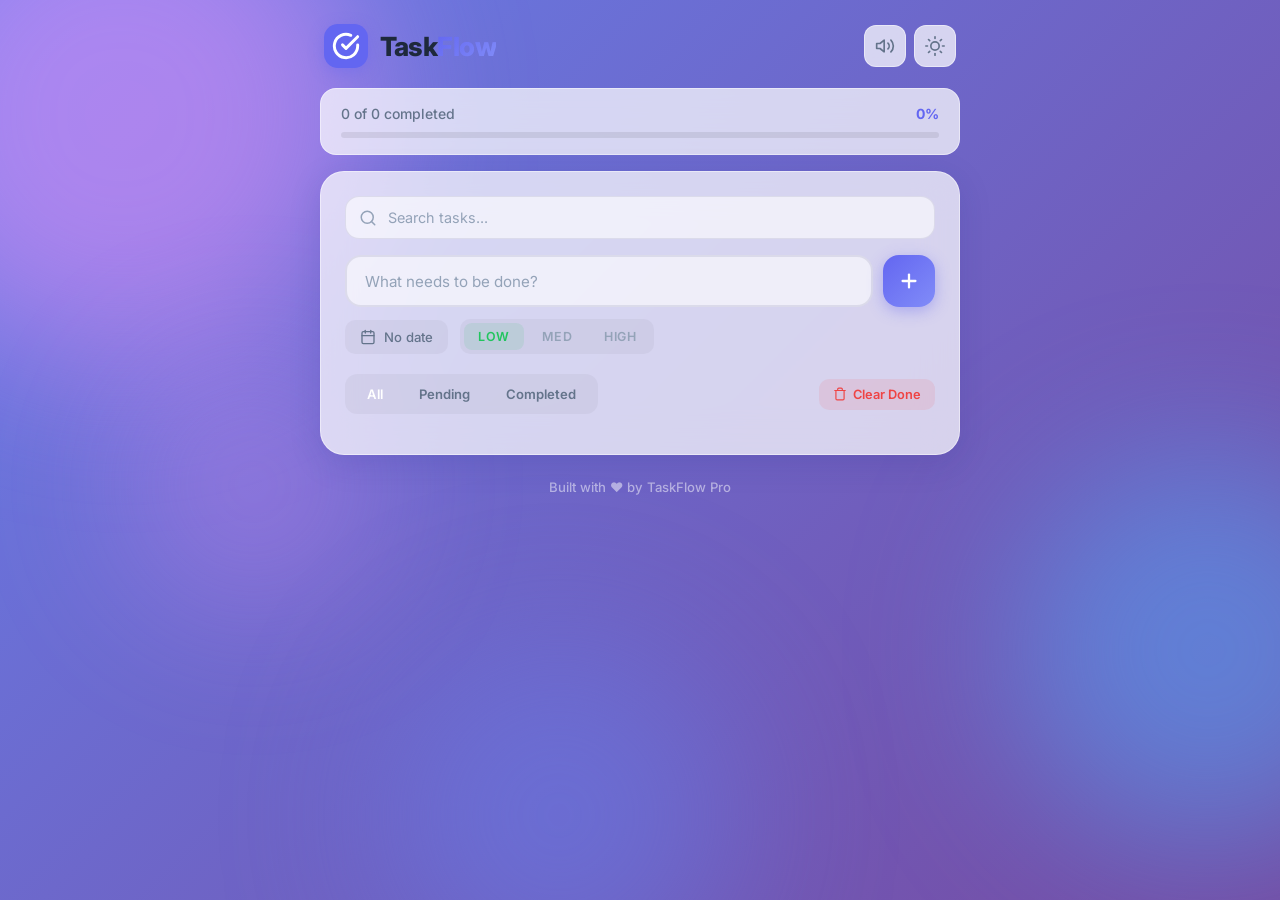
==== commit f1731cd1: "Update print statement from 'Hello' to 'Goodbye'" ====
--- a/index.html
+++ b/index.html
@@ -7,1178 +7,7 @@
     <link rel="preconnect" href="https://fonts.googleapis.com">
     <link rel="preconnect" href="https://fonts.gstatic.com" crossorigin>
     <link href="https://fonts.googleapis.com/css2?family=Inter:wght@300;400;500;600;700;800&display=swap" rel="stylesheet">
-    
-    <style>
-      /* ================================================
-   TASKFLOW PRO — Premium To-Do App Styles
-   ================================================ */
-
-/* ============ CSS VARIABLES ============ */
-:root {
-    /* Colors - Light Theme */
-    --bg-gradient-1: #667eea;
-    --bg-gradient-2: #764ba2;
-    --bg-gradient-3: #f093fb;
-    --bg-gradient-4: #4facfe;
-    --card-bg: rgba(255, 255, 255, 0.72);
-    --card-border: rgba(255, 255, 255, 0.45);
-    --card-shadow: 0 8px 32px rgba(31, 38, 135, 0.15);
-    --input-bg: rgba(255, 255, 255, 0.6);
-    --input-border: rgba(200, 200, 220, 0.5);
-    --input-focus: #6366f1;
-    --text-primary: #1e293b;
-    --text-secondary: #64748b;
-    --text-tertiary: #94a3b8;
-    --accent: #6366f1;
-    --accent-light: #818cf8;
-    --accent-glow: rgba(99, 102, 241, 0.4);
-    --task-bg: rgba(255, 255, 255, 0.5);
-    --task-hover: rgba(255, 255, 255, 0.75);
-    --task-border: rgba(0, 0, 0, 0.06);
-    --priority-high: #ef4444;
-    --priority-high-bg: rgba(239, 68, 68, 0.1);
-    --priority-medium: #f59e0b;
-    --priority-medium-bg: rgba(245, 158, 11, 0.1);
-    --priority-low: #22c55e;
-    --priority-low-bg: rgba(34, 197, 94, 0.1);
-    --danger: #ef4444;
-    --danger-bg: rgba(239, 68, 68, 0.1);
-    --filter-bg: rgba(0, 0, 0, 0.04);
-    --filter-active: #6366f1;
-    --scrollbar-thumb: rgba(0, 0, 0, 0.15);
-    --progress-bg: rgba(0, 0, 0, 0.08);
-    --overlay: rgba(255, 255, 255, 0.1);
-    --transition-speed: 0.3s;
-    --transition-bounce: cubic-bezier(0.34, 1.56, 0.64, 1);
-    --transition-smooth: cubic-bezier(0.4, 0, 0.2, 1);
-}
-
-/* ============ DARK THEME ============ */
-[data-theme="dark"] {
-    --bg-gradient-1: #1a1a3e;
-    --bg-gradient-2: #2d1b69;
-    --bg-gradient-3: #6b21a8;
-    --bg-gradient-4: #1e40af;
-    --card-bg: rgba(30, 41, 59, 0.72);
-    --card-border: rgba(255, 255, 255, 0.08);
-    --card-shadow: 0 8px 32px rgba(0, 0, 0, 0.3);
-    --input-bg: rgba(255, 255, 255, 0.06);
-    --input-border: rgba(255, 255, 255, 0.1);
-    --input-focus: #818cf8;
-    --text-primary: #f1f5f9;
-    --text-secondary: #94a3b8;
-    --text-tertiary: #64748b;
-    --accent: #818cf8;
-    --accent-light: #a5b4fc;
-    --accent-glow: rgba(129, 140, 248, 0.3);
-    --task-bg: rgba(255, 255, 255, 0.04);
-    --task-hover: rgba(255, 255, 255, 0.08);
-    --task-border: rgba(255, 255, 255, 0.06);
-    --priority-high-bg: rgba(239, 68, 68, 0.15);
-    --priority-medium-bg: rgba(245, 158, 11, 0.15);
-    --priority-low-bg: rgba(34, 197, 94, 0.15);
-    --danger-bg: rgba(239, 68, 68, 0.15);
-    --filter-bg: rgba(255, 255, 255, 0.05);
-    --filter-active: #818cf8;
-    --scrollbar-thumb: rgba(255, 255, 255, 0.15);
-    --progress-bg: rgba(255, 255, 255, 0.08);
-    --overlay: rgba(0, 0, 0, 0.2);
-}
-
-/* ============ RESET & BASE ============ */
-*,
-*::before,
-*::after {
-    margin: 0;
-    padding: 0;
-    box-sizing: border-box;
-}
-
-html {
-    scroll-behavior: smooth;
-}
-
-body {
-    font-family: 'Inter', -apple-system, BlinkMacSystemFont, sans-serif;
-    color: var(--text-primary);
-    min-height: 100vh;
-    overflow-x: hidden;
-    transition: color var(--transition-speed) var(--transition-smooth);
-    -webkit-font-smoothing: antialiased;
-    -moz-osx-font-smoothing: grayscale;
-}
-
-/* Custom Scrollbar */
-::-webkit-scrollbar {
-    width: 6px;
-}
-::-webkit-scrollbar-track {
-    background: transparent;
-}
-::-webkit-scrollbar-thumb {
-    background: var(--scrollbar-thumb);
-    border-radius: 3px;
-}
-
-/* ============ ANIMATED BACKGROUND ============ */
-.bg-animation {
-    position: fixed;
-    top: 0;
-    left: 0;
-    width: 100%;
-    height: 100%;
-    z-index: -1;
-    background: linear-gradient(135deg, var(--bg-gradient-1), var(--bg-gradient-2));
-    transition: background 0.8s var(--transition-smooth);
-    overflow: hidden;
-}
-
-.blob {
-    position: absolute;
-    border-radius: 50%;
-    filter: blur(80px);
-    opacity: 0.5;
-    will-change: transform;
-}
-
-.blob-1 {
-    width: 500px;
-    height: 500px;
-    background: var(--bg-gradient-3);
-    top: -15%;
-    left: -10%;
-    animation: blobFloat1 25s ease-in-out infinite;
-}
-
-.blob-2 {
-    width: 400px;
-    height: 400px;
-    background: var(--bg-gradient-4);
-    top: 50%;
-    right: -10%;
-    animation: blobFloat2 30s ease-in-out infinite;
-}
-
-.blob-3 {
-    width: 350px;
-    height: 350px;
-    background: var(--bg-gradient-1);
-    bottom: -10%;
-    left: 30%;
-    animation: blobFloat3 20s ease-in-out infinite;
-}
-
-.blob-4 {
-    width: 250px;
-    height: 250px;
-    background: var(--bg-gradient-3);
-    top: 40%;
-    left: 10%;
-    animation: blobFloat4 22s ease-in-out infinite;
-    opacity: 0.3;
-}
-
-@keyframes blobFloat1 {
-    0%, 100% { transform: translate(0, 0) scale(1) rotate(0deg); }
-    25% { transform: translate(120px, 80px) scale(1.1) rotate(90deg); }
-    50% { transform: translate(-60px, 160px) scale(0.9) rotate(180deg); }
-    75% { transform: translate(100px, -40px) scale(1.05) rotate(270deg); }
-}
-
-@keyframes blobFloat2 {
-    0%, 100% { transform: translate(0, 0) scale(1); }
-    33% { transform: translate(-100px, -80px) scale(1.15); }
-    66% { transform: translate(60px, 100px) scale(0.85); }
-}
-
-@keyframes blobFloat3 {
-    0%, 100% { transform: translate(0, 0) scale(1); }
-    25% { transform: translate(80px, -60px) scale(1.1); }
-    50% { transform: translate(-100px, -30px) scale(0.95); }
-    75% { transform: translate(40px, 60px) scale(1.08); }
-}
-
-@keyframes blobFloat4 {
-    0%, 100% { transform: translate(0, 0) scale(1); }
-    50% { transform: translate(100px, -100px) scale(1.2); }
-}
-
-/* ============ CONFETTI CANVAS ============ */
-#confetti-canvas {
-    position: fixed;
-    top: 0;
-    left: 0;
-    width: 100%;
-    height: 100%;
-    pointer-events: none;
-    z-index: 9999;
-    display: none;
-}
-
-/* ============ APP CONTAINER ============ */
-.app {
-    max-width: 680px;
-    margin: 0 auto;
-    padding: 24px 20px 100px;
-    min-height: 100vh;
-}
-
-/* ============ HEADER ============ */
-.header {
-    display: flex;
-    align-items: center;
-    justify-content: space-between;
-    margin-bottom: 20px;
-    padding: 0 4px;
-}
-
-.header-left {
-    display: flex;
-    align-items: center;
-}
-
-.logo {
-    display: flex;
-    align-items: center;
-    gap: 12px;
-}
-
-.logo-icon {
-    width: 44px;
-    height: 44px;
-    border-radius: 14px;
-    background: var(--accent);
-    display: flex;
-    align-items: center;
-    justify-content: center;
-    color: white;
-    box-shadow: 0 4px 15px var(--accent-glow);
-    transition: transform 0.3s var(--transition-bounce),
-                box-shadow 0.3s var(--transition-smooth);
-}
-
-.logo-icon:hover {
-    transform: rotate(-10deg) scale(1.1);
-}
-
-.logo h1 {
-    font-size: 1.65rem;
-    font-weight: 800;
-    letter-spacing: -0.5px;
-    color: var(--text-primary);
-    transition: color var(--transition-speed) var(--transition-smooth);
-}
-
-.logo h1 span {
-    background: linear-gradient(135deg, var(--accent), var(--accent-light));
-    -webkit-background-clip: text;
-    -webkit-text-fill-color: transparent;
-    background-clip: text;
-}
-
-.header-right {
-    display: flex;
-    align-items: center;
-    gap: 8px;
-}
-
-/* Icon Buttons */
-.icon-btn {
-    width: 42px;
-    height: 42px;
-    border: none;
-    border-radius: 12px;
-    background: var(--card-bg);
-    backdrop-filter: blur(12px);
-    -webkit-backdrop-filter: blur(12px);
-    color: var(--text-secondary);
-    cursor: pointer;
-    display: flex;
-    align-items: center;
-    justify-content: center;
-    transition: all var(--transition-speed) var(--transition-smooth);
-    border: 1px solid var(--card-border);
-    position: relative;
-    overflow: hidden;
-}
-
-.icon-btn::after {
-    content: '';
-    position: absolute;
-    inset: 0;
-    background: var(--accent);
-    opacity: 0;
-    transition: opacity 0.3s;
-    border-radius: inherit;
-}
-
-.icon-btn:hover {
-    color: var(--accent);
-    transform: translateY(-2px);
-    box-shadow: 0 4px 12px var(--accent-glow);
-}
-
-.icon-btn:active {
-    transform: translateY(0) scale(0.95);
-}
-
-.icon-btn .hidden {
-    display: none;
-}
-
-/* ============ PROGRESS SECTION ============ */
-.progress-section {
-    background: var(--card-bg);
-    backdrop-filter: blur(20px);
-    -webkit-backdrop-filter: blur(20px);
-    border: 1px solid var(--card-border);
-    border-radius: 16px;
-    padding: 16px 20px;
-    margin-bottom: 16px;
-    transition: all var(--transition-speed) var(--transition-smooth);
-}
-
-.progress-info {
-    display: flex;
-    justify-content: space-between;
-    align-items: center;
-    margin-bottom: 10px;
-}
-
-.progress-text {
-    font-size: 0.875rem;
-    font-weight: 500;
-    color: var(--text-secondary);
-    transition: color var(--transition-speed);
-}
-
-.progress-percent {
-    font-size: 0.875rem;
-    font-weight: 700;
-    color: var(--accent);
-    transition: color var(--transition-speed);
-}
-
-.progress-bar {
-    width: 100%;
-    height: 6px;
-    background: var(--progress-bg);
-    border-radius: 3px;
-    overflow: hidden;
-    position: relative;
-}
-
-.progress-fill {
-    height: 100%;
-    background: linear-gradient(90deg, var(--accent), var(--accent-light));
-    border-radius: 3px;
-    width: 0%;
-    transition: width 0.6s var(--transition-smooth);
-    position: relative;
-}
-
-.progress-fill::after {
-    content: '';
-    position: absolute;
-    top: 0;
-    left: 0;
-    right: 0;
-    bottom: 0;
-    background: linear-gradient(90deg, transparent, rgba(255,255,255,0.3), transparent);
-    animation: shimmer 2s infinite;
-}
-
-@keyframes shimmer {
-    0% { transform: translateX(-100%); }
-    100% { transform: translateX(100%); }
-}
-
-/* ============ MAIN CARD (GLASSMORPHISM) ============ */
-.card {
-    background: var(--card-bg);
-    backdrop-filter: blur(20px);
-    -webkit-backdrop-filter: blur(20px);
-    border: 1px solid var(--card-border);
-    border-radius: 24px;
-    padding: 24px;
-    box-shadow: var(--card-shadow);
-    transition: all var(--transition-speed) var(--transition-smooth);
-}
-
-/* ============ SEARCH BAR ============ */
-.search-wrapper {
-    position: relative;
-    margin-bottom: 16px;
-}
-
-.search-icon {
-    position: absolute;
-    left: 14px;
-    top: 50%;
-    transform: translateY(-50%);
-    color: var(--text-tertiary);
-    transition: color var(--transition-speed);
-    pointer-events: none;
-}
-
-.search-input {
-    width: 100%;
-    padding: 12px 16px 12px 42px;
-    border: 1.5px solid var(--input-border);
-    border-radius: 14px;
-    background: var(--input-bg);
-    color: var(--text-primary);
-    font-family: inherit;
-    font-size: 0.9rem;
-    font-weight: 400;
-    outline: none;
-    transition: all var(--transition-speed) var(--transition-smooth);
-}
-
-.search-input:focus {
-    border-color: var(--input-focus);
-    box-shadow: 0 0 0 4px var(--accent-glow);
-    background: var(--task-hover);
-}
-
-.search-input::placeholder {
-    color: var(--text-tertiary);
-}
-
-/* ============ ADD TASK SECTION ============ */
-.add-section {
-    margin-bottom: 20px;
-}
-
-.input-main {
-    display: flex;
-    gap: 10px;
-    margin-bottom: 12px;
-}
-
-.task-input {
-    flex: 1;
-    padding: 14px 18px;
-    border: 2px solid var(--input-border);
-    border-radius: 16px;
-    background: var(--input-bg);
-    color: var(--text-primary);
-    font-family: inherit;
-    font-size: 0.95rem;
-    font-weight: 500;
-    outline: none;
-    transition: all var(--transition-speed) var(--transition-smooth);
-}
-
-.task-input:focus {
-    border-color: var(--input-focus);
-    box-shadow: 0 0 0 4px var(--accent-glow);
-    background: var(--task-hover);
-}
-
-.task-input::placeholder {
-    color: var(--text-tertiary);
-    font-weight: 400;
-}
-
-.add-btn {
-    width: 52px;
-    height: 52px;
-    border: none;
-    border-radius: 16px;
-    background: linear-gradient(135deg, var(--accent), var(--accent-light));
-    color: white;
-    cursor: pointer;
-    display: flex;
-    align-items: center;
-    justify-content: center;
-    transition: all var(--transition-speed) var(--transition-bounce);
-    box-shadow: 0 4px 15px var(--accent-glow);
-    flex-shrink: 0;
-}
-
-.add-btn:hover {
-    transform: translateY(-2px) scale(1.05);
-    box-shadow: 0 6px 20px var(--accent-glow);
-}
-
-.add-btn:active {
-    transform: translateY(0) scale(0.95);
-}
-
-/* Input Options Row */
-.input-options {
-    display: flex;
-    align-items: center;
-    gap: 12px;
-    flex-wrap: wrap;
-}
-
-.date-picker {
-    display: flex;
-    align-items: center;
-    gap: 8px;
-    padding: 8px 14px;
-    border-radius: 10px;
-    background: var(--filter-bg);
-    cursor: pointer;
-    transition: all var(--transition-speed);
-    color: var(--text-secondary);
-    font-size: 0.82rem;
-    font-weight: 500;
-    border: 1px solid transparent;
-}
-
-.date-picker:hover {
-    background: var(--task-hover);
-    border-color: var(--input-border);
-}
-
-.date-picker input[type="date"] {
-    position: absolute;
-    opacity: 0;
-    width: 0;
-    height: 0;
-    pointer-events: none;
-}
-
-.date-label {
-    white-space: nowrap;
-}
-
-.date-picker.has-date {
-    background: rgba(99, 102, 241, 0.1);
-    color: var(--accent);
-    border-color: rgba(99, 102, 241, 0.2);
-}
-
-.priority-group {
-    display: flex;
-    gap: 4px;
-    background: var(--filter-bg);
-    padding: 4px;
-    border-radius: 10px;
-}
-
-.priority-btn {
-    padding: 6px 14px;
-    border: none;
-    border-radius: 8px;
-    font-family: inherit;
-    font-size: 0.78rem;
-    font-weight: 600;
-    cursor: pointer;
-    transition: all var(--transition-speed) var(--transition-smooth);
-    background: transparent;
-    color: var(--text-tertiary);
-    text-transform: uppercase;
-    letter-spacing: 0.5px;
-}
-
-.priority-btn:hover {
-    color: var(--text-primary);
-}
-
-.priority-btn.low.active {
-    background: var(--priority-low-bg);
-    color: var(--priority-low);
-}
-
-.priority-btn.medium.active {
-    background: var(--priority-medium-bg);
-    color: var(--priority-medium);
-}
-
-.priority-btn.high.active {
-    background: var(--priority-high-bg);
-    color: var(--priority-high);
-}
-
-/* ============ FILTERS ============ */
-.filters {
-    display: flex;
-    align-items: center;
-    justify-content: space-between;
-    margin-bottom: 16px;
-    gap: 10px;
-    flex-wrap: wrap;
-}
-
-.filter-tabs {
-    display: flex;
-    background: var(--filter-bg);
-    border-radius: 12px;
-    padding: 4px;
-    position: relative;
-}
-
-.filter-btn {
-    padding: 8px 18px;
-    border: none;
-    border-radius: 10px;
-    background: transparent;
-    color: var(--text-secondary);
-    font-family: inherit;
-    font-size: 0.82rem;
-    font-weight: 600;
-    cursor: pointer;
-    transition: all var(--transition-speed) var(--transition-smooth);
-    position: relative;
-    z-index: 1;
-}
-
-.filter-btn:hover {
-    color: var(--text-primary);
-}
-
-.filter-btn.active {
-    color: white;
-}
-
-.filter-indicator {
-    position: absolute;
-    top: 4px;
-    left: 4px;
-    height: calc(100% - 8px);
-    background: var(--accent);
-    border-radius: 10px;
-    transition: all 0.35s var(--transition-smooth);
-    z-index: 0;
-    box-shadow: 0 2px 8px var(--accent-glow);
-}
-
-.clear-btn {
-    display: flex;
-    align-items: center;
-    gap: 6px;
-    padding: 8px 14px;
-    border: none;
-    border-radius: 10px;
-    background: var(--danger-bg);
-    color: var(--danger);
-    font-family: inherit;
-    font-size: 0.8rem;
-    font-weight: 600;
-    cursor: pointer;
-    transition: all var(--transition-speed) var(--transition-smooth);
-    white-space: nowrap;
-}
-
-.clear-btn:hover {
-    background: var(--danger);
-    color: white;
-    transform: translateY(-1px);
-}
-
-.clear-btn:active {
-    transform: translateY(0) scale(0.97);
-}
-
-/* ============ TASK LIST ============ */
-.task-list {
-    display: flex;
-    flex-direction: column;
-    gap: 8px;
-    max-height: 55vh;
-    overflow-y: auto;
-    padding-right: 4px;
-}
-
-/* ============ TASK ITEM ============ */
-.task-item {
-    display: flex;
-    align-items: center;
-    gap: 12px;
-    padding: 14px 16px;
-    background: var(--task-bg);
-    border: 1px solid var(--task-border);
-    border-radius: 14px;
-    cursor: default;
-    transition: all var(--transition-speed) var(--transition-smooth);
-    animation: taskSlideIn 0.35s var(--transition-smooth) both;
-    position: relative;
-}
-
-.task-item:hover {
-    background: var(--task-hover);
-    transform: translateY(-1px);
-    box-shadow: 0 4px 12px rgba(0, 0, 0, 0.06);
-}
-
-.task-item.completed {
-    opacity: 0.6;
-}
-
-.task-item.completed:hover {
-    opacity: 0.8;
-}
-
-.task-item.removing {
-    animation: taskSlideOut 0.3s var(--transition-smooth) forwards;
-}
-
-.task-item.dragging {
-    opacity: 0.5;
-    transform: scale(1.02) rotate(1deg);
-    box-shadow: 0 8px 25px rgba(0, 0, 0, 0.15);
-    z-index: 100;
-}
-
-.task-item.drag-over {
-    border-color: var(--accent);
-    box-shadow: 0 0 0 2px var(--accent-glow);
-}
-
-@keyframes taskSlideIn {
-    from {
-        opacity: 0;
-        transform: translateX(-20px) scale(0.98);
-    }
-    to {
-        opacity: 1;
-        transform: translateX(0) scale(1);
-    }
-}
-
-@keyframes taskSlideOut {
-    to {
-        opacity: 0;
-        transform: translateX(30px) scale(0.95);
-        max-height: 0;
-        padding-top: 0;
-        padding-bottom: 0;
-        margin-bottom: 0;
-        border-width: 0;
-        overflow: hidden;
-    }
-}
-
-/* Drag Handle */
-.drag-handle {
-    cursor: grab;
-    color: var(--text-tertiary);
-    padding: 4px 2px;
-    border-radius: 4px;
-    display: flex;
-    align-items: center;
-    opacity: 0.4;
-    transition: all var(--transition-speed);
-    flex-shrink: 0;
-}
-
-.drag-handle:hover {
-    opacity: 1;
-    color: var(--accent);
-}
-
-.drag-handle:active {
-    cursor: grabbing;
-}
-
-/* Custom Checkbox */
-.custom-checkbox {
-    position: relative;
-    width: 24px;
-    height: 24px;
-    flex-shrink: 0;
-    cursor: pointer;
-}
-
-.custom-checkbox input[type="checkbox"] {
-    position: absolute;
-    opacity: 0;
-    width: 100%;
-    height: 100%;
-    cursor: pointer;
-    z-index: 2;
-    margin: 0;
-}
-
-.checkmark {
-    position: absolute;
-    inset: 0;
-    border: 2px solid var(--input-border);
-    border-radius: 8px;
-    display: flex;
-    align-items: center;
-    justify-content: center;
-    transition: all 0.25s var(--transition-smooth);
-    background: transparent;
-}
-
-.checkmark svg {
-    width: 14px;
-    height: 14px;
-    opacity: 0;
-    transform: scale(0);
-    transition: all 0.2s var(--transition-bounce);
-    stroke: white;
-    stroke-width: 3;
-}
-
-.custom-checkbox input:checked ~ .checkmark {
-    background: var(--accent);
-    border-color: var(--accent);
-    animation: checkPop 0.4s var(--transition-bounce);
-}
-
-.custom-checkbox input:checked ~ .checkmark svg {
-    opacity: 1;
-    transform: scale(1);
-}
-
-.custom-checkbox:hover .checkmark {
-    border-color: var(--accent);
-    box-shadow: 0 0 0 3px var(--accent-glow);
-}
-
-@keyframes checkPop {
-    0% { transform: scale(1); }
-    30% { transform: scale(1.25); }
-    60% { transform: scale(0.92); }
-    100% { transform: scale(1); }
-}
-
-/* Task Content */
-.task-content {
-    flex: 1;
-    min-width: 0;
-    display: flex;
-    flex-direction: column;
-    gap: 4px;
-}
-
-.task-text {
-    font-size: 0.92rem;
-    font-weight: 500;
-    color: var(--text-primary);
-    position: relative;
-    display: inline;
-    word-break: break-word;
-    transition: color var(--transition-speed);
-}
-
-/* Strikethrough Animation */
-.task-text-inner {
-    position: relative;
-    display: inline;
-}
-
-.task-text-inner::after {
-    content: '';
-    position: absolute;
-    left: 0;
-    top: 50%;
-    width: 0;
-    height: 2px;
-    background: var(--text-tertiary);
-    transition: width 0.4s var(--transition-smooth);
-}
-
-.task-item.completed .task-text-inner::after {
-    width: 100%;
-}
-
-.task-item.completed .task-text {
-    color: var(--text-tertiary);
-}
-
-/* Task Meta */
-.task-meta {
-    display: flex;
-    align-items: center;
-    gap: 8px;
-    flex-wrap: wrap;
-}
-
-.priority-badge {
-    font-size: 0.68rem;
-    font-weight: 700;
-    padding: 2px 8px;
-    border-radius: 6px;
-    text-transform: uppercase;
-    letter-spacing: 0.5px;
-}
-
-.priority-badge.high {
-    background: var(--priority-high-bg);
-    color: var(--priority-high);
-}
-
-.priority-badge.medium {
-    background: var(--priority-medium-bg);
-    color: var(--priority-medium);
-}
-
-.priority-badge.low {
-    background: var(--priority-low-bg);
-    color: var(--priority-low);
-}
-
-.due-date-badge {
-    font-size: 0.72rem;
-    font-weight: 500;
-    color: var(--text-tertiary);
-    display: flex;
-    align-items: center;
-    gap: 4px;
-}
-
-.due-date-badge.overdue {
-    color: var(--priority-high);
-    font-weight: 600;
-}
-
-.due-date-badge.today {
-    color: var(--priority-medium);
-    font-weight: 600;
-}
-
-/* Task Actions */
-.task-actions {
-    display: flex;
-    gap: 4px;
-    opacity: 0;
-    transition: opacity var(--transition-speed);
-    flex-shrink: 0;
-}
-
-.task-item:hover .task-actions {
-    opacity: 1;
-}
-
-.action-btn {
-    width: 32px;
-    height: 32px;
-    border: none;
-    border-radius: 8px;
-    background: transparent;
-    color: var(--text-tertiary);
-    cursor: pointer;
-    display: flex;
-    align-items: center;
-    justify-content: center;
-    transition: all var(--transition-speed) var(--transition-smooth);
-}
-
-.action-btn:hover {
-    transform: scale(1.1);
-}
-
-.action-btn.edit-btn:hover {
-    background: rgba(99, 102, 241, 0.1);
-    color: var(--accent);
-}
-
-.action-btn.delete-btn:hover {
-    background: var(--danger-bg);
-    color: var(--danger);
-}
-
-.action-btn:active {
-    transform: scale(0.9);
-}
-
-/* Inline Edit Input */
-.edit-input {
-    flex: 1;
-    padding: 6px 10px;
-    border: 2px solid var(--accent);
-    border-radius: 8px;
-    background: var(--input-bg);
-    color: var(--text-primary);
-    font-family: inherit;
-    font-size: 0.92rem;
-    font-weight: 500;
-    outline: none;
-    box-shadow: 0 0 0 3px var(--accent-glow);
-    min-width: 0;
-}
-
-/* ============ EMPTY STATE ============ */
-.empty-state {
-    display: none;
-    flex-direction: column;
-    align-items: center;
-    justify-content: center;
-    padding: 40px 20px;
-    text-align: center;
-    animation: fadeIn 0.5s ease;
-}
-
-.empty-state.visible {
-    display: flex;
-}
-
-.empty-illustration {
-    color: var(--text-tertiary);
-    margin-bottom: 16px;
-    opacity: 0.6;
-}
-
-.empty-state h3 {
-    font-size: 1.15rem;
-    font-weight: 700;
-    color: var(--text-secondary);
-    margin-bottom: 6px;
-}
-
-.empty-state p {
-    font-size: 0.88rem;
-    color: var(--text-tertiary);
-}
-
-@keyframes fadeIn {
-    from { opacity: 0; transform: translateY(10px); }
-    to { opacity: 1; transform: translateY(0); }
-}
-
-/* ============ FLOATING ACTION BUTTON ============ */
-.fab {
-    display: none;
-    position: fixed;
-    bottom: 28px;
-    right: 28px;
-    width: 60px;
-    height: 60px;
-    border: none;
-    border-radius: 20px;
-    background: linear-gradient(135deg, var(--accent), var(--accent-light));
-    color: white;
-    cursor: pointer;
-    align-items: center;
-    justify-content: center;
-    box-shadow: 0 6px 20px var(--accent-glow);
-    transition: all var(--transition-speed) var(--transition-bounce);
-    z-index: 1000;
-}
-
-.fab:hover {
-    transform: translateY(-3px) scale(1.08);
-    box-shadow: 0 8px 30px var(--accent-glow);
-}
-
-.fab:active {
-    transform: translateY(0) scale(0.95);
-}
-
-/* ============ FOOTER ============ */
-.footer {
-    text-align: center;
-    padding: 24px 0;
-    color: rgba(255, 255, 255, 0.5);
-    font-size: 0.82rem;
-    font-weight: 500;
-}
-
-[data-theme="dark"] .footer {
-    color: rgba(255, 255, 255, 0.3);
-}
-
-/* ============ RESPONSIVE DESIGN ============ */
-@media (max-width: 640px) {
-    .app {
-        padding: 16px 12px 120px;
-    }
-
-    .card {
-        border-radius: 20px;
-        padding: 18px 14px;
-    }
-
-    .logo h1 {
-        font-size: 1.35rem;
-    }
-
-    .logo-icon {
-        width: 38px;
-        height: 38px;
-        border-radius: 12px;
-    }
-
-    .input-main {
-        flex-direction: column;
-    }
-
-    .add-btn {
-        width: 100%;
-        height: 46px;
-        border-radius: 12px;
-    }
-
-    .input-options {
-        flex-direction: column;
-        align-items: stretch;
-    }
-
-    .priority-group {
-        justify-content: center;
-    }
-
-    .filters {
-        flex-direction: column;
-        align-items: stretch;
-    }
-
-    .filter-tabs {
-        justify-content: center;
-    }
-
-    .clear-btn {
-        justify-content: center;
-    }
-
-    .task-actions {
-        opacity: 1;
-    }
-
-    .fab {
-        display: flex;
-    }
-
-    .task-list {
-        max-height: 45vh;
-    }
-
-    .progress-section {
-        border-radius: 14px;
-    }
-
-    .blob-1 { width: 300px; height: 300px; }
-    .blob-2 { width: 250px; height: 250px; }
-    .blob-3 { width: 200px; height: 200px; }
-    .blob-4 { width: 150px; height: 150px; }
-}
-
-@media (max-width: 380px) {
-    .filter-btn {
-        padding: 7px 12px;
-        font-size: 0.76rem;
-    }
-
-    .priority-btn {
-        padding: 5px 10px;
-        font-size: 0.72rem;
-    }
-}
-
-/* ============ UTILITY ============ */
-.hidden {
-    display: none !important;
-}
-
-/* Focus visible for accessibility */
-:focus-visible {
-    outline: 2px solid var(--accent);
-    outline-offset: 2px;
-}
-
-/* Prevent text selection during drag */
-.no-select {
-    user-select: none;
-    -webkit-user-select: none;
-}
-    </style>
+    <link rel="stylesheet" href="styles.css">
 </head>
 <body>
 
@@ -1338,7 +167,7 @@
 
         <!-- Footer -->
         <footer class="footer">
-            <p>Built with ❤️ by yash</p>
+            <p>Built with ❤️ by TaskFlow Pro</p>
         </footer>
 
     </div>
@@ -1351,792 +180,6 @@
         </svg>
     </button>
 
-    <script>
-
-      /* ================================================
-   TASKFLOW PRO — Premium To-Do App Logic
-   ================================================ */
-
-// ============ STATE ============
-let tasks = [];
-let currentFilter = 'all';
-let searchQuery = '';
-let isDarkMode = false;
-let isSoundEnabled = true;
-let selectedPriority = 'low';
-let draggedTaskId = null;
-let audioContext = null;
-
-// ============ DOM REFERENCES ============
-const $ = (sel) => document.querySelector(sel);
-const $$ = (sel) => document.querySelectorAll(sel);
-
-const taskInput = $('#taskInput');
-const dueDateInput = $('#dueDateInput');
-const addBtn = $('#addBtn');
-const searchInput = $('#searchInput');
-const taskList = $('#taskList');
-const emptyState = $('#emptyState');
-const themeToggle = $('#themeToggle');
-const soundToggle = $('#soundToggle');
-const clearCompletedBtn = $('#clearCompleted');
-const fab = $('#fab');
-const progressText = $('#progressText');
-const progressPercent = $('#progressPercent');
-const progressFill = $('#progressFill');
-const filterTabs = $('#filterTabs');
-const filterIndicator = $('#filterIndicator');
-const priorityGroup = $('#priorityGroup');
-const dateLabel = $('#dateLabel');
-const datePicker = $('.date-picker');
-
-// ============ LOCAL STORAGE ============
-
-/** Save all tasks to localStorage */
-function saveTasks() {
-    localStorage.setItem('taskflow_tasks', JSON.stringify(tasks));
-}
-
-/** Load tasks from localStorage */
-function loadTasks() {
-    try {
-        const stored = localStorage.getItem('taskflow_tasks');
-        tasks = stored ? JSON.parse(stored) : [];
-    } catch {
-        tasks = [];
-    }
-}
-
-/** Save user preferences */
-function savePreferences() {
-    localStorage.setItem('taskflow_prefs', JSON.stringify({
-        isDarkMode,
-        isSoundEnabled
-    }));
-}
-
-/** Load user preferences */
-function loadPreferences() {
-    try {
-        const prefs = JSON.parse(localStorage.getItem('taskflow_prefs'));
-        if (prefs) {
-            isDarkMode = prefs.isDarkMode || false;
-            isSoundEnabled = prefs.isSoundEnabled !== undefined ? prefs.isSoundEnabled : true;
-        }
-    } catch {
-        // defaults
-    }
-}
-
-// ============ AUDIO / SOUND EFFECTS ============
-
-/** Lazily create AudioContext (requires user gesture) */
-function getAudioContext() {
-    if (!audioContext) {
-        audioContext = new (window.AudioContext || window.webkitAudioContext)();
-    }
-    return audioContext;
-}
-
-/** Play a synthesized sound effect */
-function playSound(type) {
-    if (!isSoundEnabled) return;
-    try {
-        const ctx = getAudioContext();
-        if (ctx.state === 'suspended') ctx.resume();
-
-        const osc = ctx.createOscillator();
-        const gain = ctx.createGain();
-        osc.connect(gain);
-        gain.connect(ctx.destination);
-
-        const now = ctx.currentTime;
-        osc.type = 'sine';
-
-        switch (type) {
-            case 'add':
-                osc.frequency.setValueAtTime(600, now);
-                osc.frequency.exponentialRampToValueAtTime(1000, now + 0.08);
-                gain.gain.setValueAtTime(0.12, now);
-                gain.gain.exponentialRampToValueAtTime(0.001, now + 0.15);
-                osc.start(now);
-                osc.stop(now + 0.15);
-                break;
-
-            case 'complete':
-                osc.frequency.setValueAtTime(523, now);
-                osc.frequency.setValueAtTime(659, now + 0.07);
-                osc.frequency.setValueAtTime(784, now + 0.14);
-                gain.gain.setValueAtTime(0.12, now);
-                gain.gain.exponentialRampToValueAtTime(0.001, now + 0.25);
-                osc.start(now);
-                osc.stop(now + 0.25);
-                break;
-
-            case 'delete':
-                osc.frequency.setValueAtTime(400, now);
-                osc.frequency.exponentialRampToValueAtTime(180, now + 0.18);
-                gain.gain.setValueAtTime(0.1, now);
-                gain.gain.exponentialRampToValueAtTime(0.001, now + 0.18);
-                osc.start(now);
-                osc.stop(now + 0.18);
-                break;
-
-            case 'click':
-                osc.frequency.setValueAtTime(700, now);
-                gain.gain.setValueAtTime(0.06, now);
-                gain.gain.exponentialRampToValueAtTime(0.001, now + 0.04);
-                osc.start(now);
-                osc.stop(now + 0.04);
-                break;
-        }
-    } catch (e) {
-        /* Audio not supported – fail silently */
-    }
-}
-
-// ============ CONFETTI ============
-
-/** Trigger a celebratory confetti burst */
-function triggerConfetti() {
-    const canvas = $('#confetti-canvas');
-    const ctx = canvas.getContext('2d');
-    canvas.width = window.innerWidth;
-    canvas.height = window.innerHeight;
-    canvas.style.display = 'block';
-
-    const colors = ['#6366f1', '#8b5cf6', '#ec4899', '#f43f5e',
-                    '#f97316', '#eab308', '#22c55e', '#06b6d4', '#a855f7'];
-
-    const particles = Array.from({ length: 180 }, () => ({
-        x: Math.random() * canvas.width,
-        y: -20 - Math.random() * canvas.height * 0.4,
-        vx: (Math.random() - 0.5) * 6,
-        vy: Math.random() * 3 + 1.5,
-        color: colors[Math.floor(Math.random() * colors.length)],
-        size: Math.random() * 7 + 3,
-        rotation: Math.random() * 360,
-        rotationSpeed: (Math.random() - 0.5) * 12,
-        opacity: 1,
-        wobble: Math.random() * 10,
-        shape: Math.random() > 0.5 ? 'rect' : 'circle'
-    }));
-
-    let frame = 0;
-
-    function animate() {
-        ctx.clearRect(0, 0, canvas.width, canvas.height);
-        let alive = false;
-        frame++;
-
-        for (const p of particles) {
-            if (p.opacity <= 0 || p.y > canvas.height + 60) continue;
-            alive = true;
-
-            p.vy += 0.08;
-            p.x += p.vx + Math.sin(frame * 0.015 + p.wobble) * 0.4;
-            p.y += p.vy;
-            p.rotation += p.rotationSpeed;
-            p.vx *= 0.995;
-            if (p.y > canvas.height * 0.75) p.opacity -= 0.015;
-
-            ctx.save();
-            ctx.translate(p.x, p.y);
-            ctx.rotate((p.rotation * Math.PI) / 180);
-            ctx.globalAlpha = Math.max(0, p.opacity);
-            ctx.fillStyle = p.color;
-
-            if (p.shape === 'rect') {
-                ctx.fillRect(-p.size / 2, -p.size / 4, p.size, p.size / 2);
-            } else {
-                ctx.beginPath();
-                ctx.arc(0, 0, p.size / 2, 0, Math.PI * 2);
-                ctx.fill();
-            }
-            ctx.restore();
-        }
-
-        if (alive && frame < 350) {
-            requestAnimationFrame(animate);
-        } else {
-            ctx.clearRect(0, 0, canvas.width, canvas.height);
-            canvas.style.display = 'none';
-        }
-    }
-
-    animate();
-}
-
-// ============ THEME TOGGLE ============
-
-/** Apply the current theme to the DOM */
-function applyTheme() {
-    document.documentElement.setAttribute('data-theme', isDarkMode ? 'dark' : 'light');
-
-    const sunIcon = themeToggle.querySelector('.icon-sun');
-    const moonIcon = themeToggle.querySelector('.icon-moon');
-
-    if (isDarkMode) {
-        sunIcon.classList.add('hidden');
-        moonIcon.classList.remove('hidden');
-    } else {
-        sunIcon.classList.remove('hidden');
-        moonIcon.classList.add('hidden');
-    }
-}
-
-/** Toggle between light and dark themes */
-function toggleTheme() {
-    isDarkMode = !isDarkMode;
-    applyTheme();
-    savePreferences();
-    playSound('click');
-}
-
-// ============ SOUND TOGGLE ============
-
-/** Apply sound toggle UI */
-function applySoundUI() {
-    const onIcon = soundToggle.querySelector('.sound-on');
-    const offIcon = soundToggle.querySelector('.sound-off');
-
-    if (isSoundEnabled) {
-        onIcon.classList.remove('hidden');
-        offIcon.classList.add('hidden');
-    } else {
-        onIcon.classList.add('hidden');
-        offIcon.classList.remove('hidden');
-    }
-}
-
-/** Toggle sound on/off */
-function toggleSound() {
-    isSoundEnabled = !isSoundEnabled;
-    applySoundUI();
-    savePreferences();
-    if (isSoundEnabled) playSound('click');
-}
-
-// ============ TASK CRUD ============
-
-/** Create a new task object */
-function createTask(text, dueDate, priority) {
-    return {
-        id: Date.now().toString(36) + Math.random().toString(36).slice(2, 7),
-        text: text.trim(),
-        completed: false,
-        priority: priority || 'low',
-        dueDate: dueDate || null,
-        createdAt: Date.now()
-    };
-}
-
-/** Add a new task */
-function addTask() {
-    const text = taskInput.value.trim();
-    if (!text) {
-        taskInput.focus();
-        taskInput.classList.add('shake');
-        setTimeout(() => taskInput.classList.remove('shake'), 400);
-        return;
-    }
-
-    const task = createTask(text, dueDateInput.value, selectedPriority);
-    tasks.unshift(task);
-    saveTasks();
-    renderTasks();
-    updateProgress();
-
-    // Reset inputs
-    taskInput.value = '';
-    dueDateInput.value = '';
-    dateLabel.textContent = 'No date';
-    datePicker.classList.remove('has-date');
-
-    taskInput.focus();
-    playSound('add');
-}
-
-/** Toggle task completed state */
-function toggleTask(id) {
-    const task = tasks.find(t => t.id === id);
-    if (!task) return;
-
-    task.completed = !task.completed;
-    saveTasks();
-    renderTasks();
-    updateProgress();
-
-    if (task.completed) {
-        playSound('complete');
-        checkAllCompleted();
-    } else {
-        playSound('click');
-    }
-}
-
-/** Delete a task with animation */
-function deleteTask(id) {
-    const el = taskList.querySelector(`[data-id="${id}"]`);
-    if (el) {
-        el.classList.add('removing');
-        el.addEventListener('animationend', () => {
-            tasks = tasks.filter(t => t.id !== id);
-            saveTasks();
-            renderTasks();
-            updateProgress();
-        }, { once: true });
-    } else {
-        tasks = tasks.filter(t => t.id !== id);
-        saveTasks();
-        renderTasks();
-        updateProgress();
-    }
-    playSound('delete');
-}
-
-/** Begin inline editing of a task */
-function startEdit(id) {
-    const task = tasks.find(t => t.id === id);
-    if (!task) return;
-
-    const el = taskList.querySelector(`[data-id="${id}"]`);
-    const textEl = el.querySelector('.task-text');
-    const contentEl = el.querySelector('.task-content');
-
-    // Replace text with input
-    const input = document.createElement('input');
-    input.type = 'text';
-    input.className = 'edit-input';
-    input.value = task.text;
-
-    // Hide meta and replace text
-    const meta = contentEl.querySelector('.task-meta');
-    if (meta) meta.style.display = 'none';
-    textEl.replaceWith(input);
-    input.focus();
-    input.select();
-
-    const finishEdit = (save = true) => {
-        const newText = input.value.trim();
-        if (save && newText && newText !== task.text) {
-            task.text = newText;
-            saveTasks();
-        }
-        renderTasks();
-    };
-
-    input.addEventListener('blur', () => finishEdit(true));
-    input.addEventListener('keydown', (e) => {
-        if (e.key === 'Enter') input.blur();
-        if (e.key === 'Escape') finishEdit(false);
-    });
-
-    playSound('click');
-}
-
-/** Clear all completed tasks */
-function clearCompleted() {
-    const completedEls = taskList.querySelectorAll('.task-item.completed');
-    if (completedEls.length === 0) return;
-
-    completedEls.forEach((el, i) => {
-        setTimeout(() => el.classList.add('removing'), i * 50);
-    });
-
-    setTimeout(() => {
-        tasks = tasks.filter(t => !t.completed);
-        saveTasks();
-        renderTasks();
-        updateProgress();
-    }, completedEls.length * 50 + 300);
-
-    playSound('delete');
-}
-
-// ============ FILTERING & SEARCH ============
-
-/** Get tasks after applying current filter and search query */
-function getFilteredTasks() {
-    let filtered = [...tasks];
-
-    // Apply filter
-    if (currentFilter === 'pending') {
-        filtered = filtered.filter(t => !t.completed);
-    } else if (currentFilter === 'completed') {
-        filtered = filtered.filter(t => t.completed);
-    }
-
-    // Apply search
-    if (searchQuery) {
-        const q = searchQuery.toLowerCase();
-        filtered = filtered.filter(t => t.text.toLowerCase().includes(q));
-    }
-
-    return filtered;
-}
-
-// ============ DATE FORMATTING ============
-
-/** Format a date string into a human-readable label and status */
-function formatDueDate(dateStr) {
-    if (!dateStr) return null;
-
-    const due = new Date(dateStr + 'T00:00:00');
-    const today = new Date();
-    today.setHours(0, 0, 0, 0);
-
-    const tomorrow = new Date(today);
-    tomorrow.setDate(tomorrow.getDate() + 1);
-
-    const diffDays = Math.floor((due - today) / (1000 * 60 * 60 * 24));
-
-    let label, status;
-    if (diffDays < 0) {
-        label = 'Overdue';
-        status = 'overdue';
-    } else if (diffDays === 0) {
-        label = 'Today';
-        status = 'today';
-    } else if (diffDays === 1) {
-        label = 'Tomorrow';
-        status = '';
-    } else {
-        label = due.toLocaleDateString('en-US', { month: 'short', day: 'numeric' });
-        status = '';
-    }
-
-    return { label, status };
-}
-
-// ============ RENDERING ============
-
-/** Render the task list */
-function renderTasks() {
-    const filtered = getFilteredTasks();
-    taskList.innerHTML = '';
-
-    if (filtered.length === 0) {
-        emptyState.classList.add('visible');
-        taskList.style.display = 'none';
-    } else {
-        emptyState.classList.remove('visible');
-        taskList.style.display = 'flex';
-
-        filtered.forEach((task, index) => {
-            const el = createTaskElement(task, index);
-            taskList.appendChild(el);
-        });
-    }
-
-    updateProgress();
-}
-
-/** Create a DOM element for a single task */
-function createTaskElement(task, index) {
-    const div = document.createElement('div');
-    div.className = `task-item${task.completed ? ' completed' : ''}`;
-    div.dataset.id = task.id;
-    div.draggable = true;
-    div.style.animationDelay = `${index * 0.04}s`;
-
-    // Due date info
-    const dateInfo = formatDueDate(task.dueDate);
-    const dateHTML = dateInfo
-        ? `<span class="due-date-badge ${dateInfo.status}">
-               <svg width="12" height="12" viewBox="0 0 24 24" fill="none" stroke="currentColor" stroke-width="2" stroke-linecap="round" stroke-linejoin="round">
-                   <rect x="3" y="4" width="18" height="18" rx="2" ry="2"/><line x1="16" y1="2" x2="16" y2="6"/><line x1="8" y1="2" x2="8" y2="6"/><line x1="3" y1="10" x2="21" y2="10"/>
-               </svg>
-               ${dateInfo.label}
-           </span>`
-        : '';
-
-    div.innerHTML = `
-        <div class="drag-handle" title="Drag to reorder">
-            <svg width="14" height="14" viewBox="0 0 24 24" fill="currentColor">
-                <circle cx="9" cy="5" r="1.5"/><circle cx="15" cy="5" r="1.5"/>
-                <circle cx="9" cy="12" r="1.5"/><circle cx="15" cy="12" r="1.5"/>
-                <circle cx="9" cy="19" r="1.5"/><circle cx="15" cy="19" r="1.5"/>
-            </svg>
-        </div>
-        <label class="custom-checkbox">
-            <input type="checkbox" ${task.completed ? 'checked' : ''}>
-            <span class="checkmark">
-                <svg viewBox="0 0 24 24" fill="none" stroke="currentColor" stroke-linecap="round" stroke-linejoin="round">
-                    <polyline points="20 6 9 17 4 12"/>
-                </svg>
-            </span>
-        </label>
-        <div class="task-content">
-            <span class="task-text"><span class="task-text-inner">${escapeHTML(task.text)}</span></span>
-            <div class="task-meta">
-                <span class="priority-badge ${task.priority}">${capitalize(task.priority)}</span>
-                ${dateHTML}
-            </div>
-        </div>
-        <div class="task-actions">
-            <button class="action-btn edit-btn" title="Edit task" aria-label="Edit">
-                <svg width="15" height="15" viewBox="0 0 24 24" fill="none" stroke="currentColor" stroke-width="2" stroke-linecap="round" stroke-linejoin="round">
-                    <path d="M11 4H4a2 2 0 0 0-2 2v14a2 2 0 0 0 2 2h14a2 2 0 0 0 2-2v-7"/>
-                    <path d="M18.5 2.5a2.121 2.121 0 0 1 3 3L12 15l-4 1 1-4 9.5-9.5z"/>
-                </svg>
-            </button>
-            <button class="action-btn delete-btn" title="Delete task" aria-label="Delete">
-                <svg width="15" height="15" viewBox="0 0 24 24" fill="none" stroke="currentColor" stroke-width="2" stroke-linecap="round" stroke-linejoin="round">
-                    <polyline points="3 6 5 6 21 6"/>
-                    <path d="M19 6v14a2 2 0 0 1-2 2H7a2 2 0 0 1-2-2V6m3 0V4a2 2 0 0 1 2-2h4a2 2 0 0 1 2 2v2"/>
-                    <line x1="10" y1="11" x2="10" y2="17"/>
-                    <line x1="14" y1="11" x2="14" y2="17"/>
-                </svg>
-            </button>
-        </div>
-    `;
-
-    // Event: Toggle complete
-    const checkbox = div.querySelector('input[type="checkbox"]');
-    checkbox.addEventListener('change', () => toggleTask(task.id));
-
-    // Event: Edit
-    div.querySelector('.edit-btn').addEventListener('click', () => startEdit(task.id));
-
-    // Event: Delete
-    div.querySelector('.delete-btn').addEventListener('click', () => deleteTask(task.id));
-
-    // Drag & Drop Events
-    div.addEventListener('dragstart', (e) => handleDragStart(e, task.id));
-    div.addEventListener('dragend', handleDragEnd);
-    div.addEventListener('dragover', handleDragOver);
-    div.addEventListener('dragenter', (e) => handleDragEnter(e, div));
-    div.addEventListener('dragleave', (e) => handleDragLeave(e, div));
-    div.addEventListener('drop', (e) => handleDrop(e, task.id));
-
-    return div;
-}
-
-/** Update progress bar and counter */
-function updateProgress() {
-    const total = tasks.length;
-    const completed = tasks.filter(t => t.completed).length;
-    const percent = total > 0 ? Math.round((completed / total) * 100) : 0;
-
-    progressText.textContent = `${completed} of ${total} completed`;
-    progressPercent.textContent = `${percent}%`;
-    progressFill.style.width = `${percent}%`;
-}
-
-/** Check if all tasks are completed and trigger confetti */
-function checkAllCompleted() {
-    if (tasks.length > 0 && tasks.every(t => t.completed)) {
-        setTimeout(triggerConfetti, 300);
-    }
-}
-
-// ============ DRAG & DROP ============
-
-function handleDragStart(e, id) {
-    draggedTaskId = id;
-    e.dataTransfer.effectAllowed = 'move';
-    // Needed for Firefox
-    e.dataTransfer.setData('text/plain', id);
-    requestAnimationFrame(() => {
-        e.target.closest('.task-item')?.classList.add('dragging');
-    });
-}
-
-function handleDragEnd(e) {
-    draggedTaskId = null;
-    $$('.task-item').forEach(el => {
-        el.classList.remove('dragging', 'drag-over');
-    });
-}
-
-function handleDragOver(e) {
-    e.preventDefault();
-    e.dataTransfer.dropEffect = 'move';
-}
-
-function handleDragEnter(e, el) {
-    e.preventDefault();
-    if (el.dataset.id !== draggedTaskId) {
-        el.classList.add('drag-over');
-    }
-}
-
-function handleDragLeave(e, el) {
-    // Only remove if leaving the element entirely
-    if (!el.contains(e.relatedTarget)) {
-        el.classList.remove('drag-over');
-    }
-}
-
-function handleDrop(e, dropId) {
-    e.preventDefault();
-
-    if (!draggedTaskId || draggedTaskId === dropId) return;
-
-    const dragIndex = tasks.findIndex(t => t.id === draggedTaskId);
-    const dropIndex = tasks.findIndex(t => t.id === dropId);
-
-    if (dragIndex === -1 || dropIndex === -1) return;
-
-    const [movedTask] = tasks.splice(dragIndex, 1);
-    tasks.splice(dropIndex, 0, movedTask);
-
-    saveTasks();
-    renderTasks();
-    playSound('click');
-}
-
-// ============ FILTER INDICATOR ============
-
-/** Position the sliding filter indicator behind the active filter button */
-function updateFilterIndicator() {
-    const activeBtn = filterTabs.querySelector('.filter-btn.active');
-    if (!activeBtn || !filterIndicator) return;
-
-    const tabsRect = filterTabs.getBoundingClientRect();
-    const btnRect = activeBtn.getBoundingClientRect();
-
-    filterIndicator.style.width = `${btnRect.width}px`;
-    filterIndicator.style.left = `${btnRect.left - tabsRect.left}px`;
-}
-
-// ============ UTILITY FUNCTIONS ============
-
-/** Escape HTML characters to prevent XSS */
-function escapeHTML(str) {
-    const div = document.createElement('div');
-    div.textContent = str;
-    return div.innerHTML;
-}
-
-/** Capitalize first letter */
-function capitalize(str) {
-    return str.charAt(0).toUpperCase() + str.slice(1);
-}
-
-// ============ EVENT LISTENERS ============
-
-function setupEventListeners() {
-    // Add task
-    addBtn.addEventListener('click', addTask);
-    taskInput.addEventListener('keydown', (e) => {
-        if (e.key === 'Enter') addTask();
-    });
-
-    // Search
-    searchInput.addEventListener('input', (e) => {
-        searchQuery = e.target.value.trim();
-        renderTasks();
-    });
-
-    // Theme toggle
-    themeToggle.addEventListener('click', toggleTheme);
-
-    // Sound toggle
-    soundToggle.addEventListener('click', toggleSound);
-
-    // Clear completed
-    clearCompletedBtn.addEventListener('click', clearCompleted);
-
-    // FAB (mobile)
-    fab.addEventListener('click', () => {
-        taskInput.scrollIntoView({ behavior: 'smooth', block: 'center' });
-        setTimeout(() => taskInput.focus(), 400);
-    });
-
-    // Filter tabs
-    $$('.filter-btn').forEach(btn => {
-        btn.addEventListener('click', () => {
-            $$('.filter-btn').forEach(b => b.classList.remove('active'));
-            btn.classList.add('active');
-            currentFilter = btn.dataset.filter;
-            renderTasks();
-            updateFilterIndicator();
-            playSound('click');
-        });
-    });
-
-    // Priority buttons
-    $$('.priority-btn').forEach(btn => {
-        btn.addEventListener('click', () => {
-            $$('.priority-btn').forEach(b => b.classList.remove('active'));
-            btn.classList.add('active');
-            selectedPriority = btn.dataset.priority;
-            playSound('click');
-        });
-    });
-
-    // Date picker
-    datePicker.addEventListener('click', () => {
-        dueDateInput.showPicker?.() || dueDateInput.focus();
-    });
-
-    dueDateInput.addEventListener('change', () => {
-        if (dueDateInput.value) {
-            const info = formatDueDate(dueDateInput.value);
-            dateLabel.textContent = info ? info.label : dueDateInput.value;
-            datePicker.classList.add('has-date');
-        } else {
-            dateLabel.textContent = 'No date';
-            datePicker.classList.remove('has-date');
-        }
-    });
-
-    // Update filter indicator on resize
-    window.addEventListener('resize', updateFilterIndicator);
-
-    // Handle confetti canvas resize
-    window.addEventListener('resize', () => {
-        const canvas = $('#confetti-canvas');
-        if (canvas.style.display !== 'none') {
-            canvas.width = window.innerWidth;
-            canvas.height = window.innerHeight;
-        }
-    });
-}
-
-// ============ SHAKE ANIMATION (for empty input) ============
-// Add CSS for shake dynamically
-const shakeStyle = document.createElement('style');
-shakeStyle.textContent = `
-    @keyframes shake {
-        0%, 100% { transform: translateX(0); }
-        25% { transform: translateX(-6px); }
-        50% { transform: translateX(6px); }
-        75% { transform: translateX(-4px); }
-    }
-    .shake {
-        animation: shake 0.35s ease;
-        border-color: var(--priority-high) !important;
-    }
-`;
-document.head.appendChild(shakeStyle);
-
-// ============ INITIALIZATION ============
-
-function init() {
-    loadPreferences();
-    loadTasks();
-    applyTheme();
-    applySoundUI();
-    renderTasks();
-    updateProgress();
-
-    // Position filter indicator after layout
-    requestAnimationFrame(() => {
-        updateFilterIndicator();
-    });
-
-    setupEventListeners();
-}
-
-// Start the app when DOM is ready
-if (document.readyState === 'loading') {
-    document.addEventListener('DOMContentLoaded', init);
-} else {
-    init();
-}
-    </script>
+    <script src="app.js"></script>
 </body>
 </html>
--- a/styles.css
+++ b/styles.css
@@ -0,0 +1,1169 @@
+/* ================================================
+   TASKFLOW PRO — Premium To-Do App Styles
+   ================================================ */
+
+/* ============ CSS VARIABLES ============ */
+:root {
+    /* Colors - Light Theme */
+    --bg-gradient-1: #667eea;
+    --bg-gradient-2: #764ba2;
+    --bg-gradient-3: #f093fb;
+    --bg-gradient-4: #4facfe;
+    --card-bg: rgba(255, 255, 255, 0.72);
+    --card-border: rgba(255, 255, 255, 0.45);
+    --card-shadow: 0 8px 32px rgba(31, 38, 135, 0.15);
+    --input-bg: rgba(255, 255, 255, 0.6);
+    --input-border: rgba(200, 200, 220, 0.5);
+    --input-focus: #6366f1;
+    --text-primary: #1e293b;
+    --text-secondary: #64748b;
+    --text-tertiary: #94a3b8;
+    --accent: #6366f1;
+    --accent-light: #818cf8;
+    --accent-glow: rgba(99, 102, 241, 0.4);
+    --task-bg: rgba(255, 255, 255, 0.5);
+    --task-hover: rgba(255, 255, 255, 0.75);
+    --task-border: rgba(0, 0, 0, 0.06);
+    --priority-high: #ef4444;
+    --priority-high-bg: rgba(239, 68, 68, 0.1);
+    --priority-medium: #f59e0b;
+    --priority-medium-bg: rgba(245, 158, 11, 0.1);
+    --priority-low: #22c55e;
+    --priority-low-bg: rgba(34, 197, 94, 0.1);
+    --danger: #ef4444;
+    --danger-bg: rgba(239, 68, 68, 0.1);
+    --filter-bg: rgba(0, 0, 0, 0.04);
+    --filter-active: #6366f1;
+    --scrollbar-thumb: rgba(0, 0, 0, 0.15);
+    --progress-bg: rgba(0, 0, 0, 0.08);
+    --overlay: rgba(255, 255, 255, 0.1);
+    --transition-speed: 0.3s;
+    --transition-bounce: cubic-bezier(0.34, 1.56, 0.64, 1);
+    --transition-smooth: cubic-bezier(0.4, 0, 0.2, 1);
+}
+
+/* ============ DARK THEME ============ */
+[data-theme="dark"] {
+    --bg-gradient-1: #1a1a3e;
+    --bg-gradient-2: #2d1b69;
+    --bg-gradient-3: #6b21a8;
+    --bg-gradient-4: #1e40af;
+    --card-bg: rgba(30, 41, 59, 0.72);
+    --card-border: rgba(255, 255, 255, 0.08);
+    --card-shadow: 0 8px 32px rgba(0, 0, 0, 0.3);
+    --input-bg: rgba(255, 255, 255, 0.06);
+    --input-border: rgba(255, 255, 255, 0.1);
+    --input-focus: #818cf8;
+    --text-primary: #f1f5f9;
+    --text-secondary: #94a3b8;
+    --text-tertiary: #64748b;
+    --accent: #818cf8;
+    --accent-light: #a5b4fc;
+    --accent-glow: rgba(129, 140, 248, 0.3);
+    --task-bg: rgba(255, 255, 255, 0.04);
+    --task-hover: rgba(255, 255, 255, 0.08);
+    --task-border: rgba(255, 255, 255, 0.06);
+    --priority-high-bg: rgba(239, 68, 68, 0.15);
+    --priority-medium-bg: rgba(245, 158, 11, 0.15);
+    --priority-low-bg: rgba(34, 197, 94, 0.15);
+    --danger-bg: rgba(239, 68, 68, 0.15);
+    --filter-bg: rgba(255, 255, 255, 0.05);
+    --filter-active: #818cf8;
+    --scrollbar-thumb: rgba(255, 255, 255, 0.15);
+    --progress-bg: rgba(255, 255, 255, 0.08);
+    --overlay: rgba(0, 0, 0, 0.2);
+}
+
+/* ============ RESET & BASE ============ */
+*,
+*::before,
+*::after {
+    margin: 0;
+    padding: 0;
+    box-sizing: border-box;
+}
+
+html {
+    scroll-behavior: smooth;
+}
+
+body {
+    font-family: 'Inter', -apple-system, BlinkMacSystemFont, sans-serif;
+    color: var(--text-primary);
+    min-height: 100vh;
+    overflow-x: hidden;
+    transition: color var(--transition-speed) var(--transition-smooth);
+    -webkit-font-smoothing: antialiased;
+    -moz-osx-font-smoothing: grayscale;
+}
+
+/* Custom Scrollbar */
+::-webkit-scrollbar {
+    width: 6px;
+}
+::-webkit-scrollbar-track {
+    background: transparent;
+}
+::-webkit-scrollbar-thumb {
+    background: var(--scrollbar-thumb);
+    border-radius: 3px;
+}
+
+/* ============ ANIMATED BACKGROUND ============ */
+.bg-animation {
+    position: fixed;
+    top: 0;
+    left: 0;
+    width: 100%;
+    height: 100%;
+    z-index: -1;
+    background: linear-gradient(135deg, var(--bg-gradient-1), var(--bg-gradient-2));
+    transition: background 0.8s var(--transition-smooth);
+    overflow: hidden;
+}
+
+.blob {
+    position: absolute;
+    border-radius: 50%;
+    filter: blur(80px);
+    opacity: 0.5;
+    will-change: transform;
+}
+
+.blob-1 {
+    width: 500px;
+    height: 500px;
+    background: var(--bg-gradient-3);
+    top: -15%;
+    left: -10%;
+    animation: blobFloat1 25s ease-in-out infinite;
+}
+
+.blob-2 {
+    width: 400px;
+    height: 400px;
+    background: var(--bg-gradient-4);
+    top: 50%;
+    right: -10%;
+    animation: blobFloat2 30s ease-in-out infinite;
+}
+
+.blob-3 {
+    width: 350px;
+    height: 350px;
+    background: var(--bg-gradient-1);
+    bottom: -10%;
+    left: 30%;
+    animation: blobFloat3 20s ease-in-out infinite;
+}
+
+.blob-4 {
+    width: 250px;
+    height: 250px;
+    background: var(--bg-gradient-3);
+    top: 40%;
+    left: 10%;
+    animation: blobFloat4 22s ease-in-out infinite;
+    opacity: 0.3;
+}
+
+@keyframes blobFloat1 {
+    0%, 100% { transform: translate(0, 0) scale(1) rotate(0deg); }
+    25% { transform: translate(120px, 80px) scale(1.1) rotate(90deg); }
+    50% { transform: translate(-60px, 160px) scale(0.9) rotate(180deg); }
+    75% { transform: translate(100px, -40px) scale(1.05) rotate(270deg); }
+}
+
+@keyframes blobFloat2 {
+    0%, 100% { transform: translate(0, 0) scale(1); }
+    33% { transform: translate(-100px, -80px) scale(1.15); }
+    66% { transform: translate(60px, 100px) scale(0.85); }
+}
+
+@keyframes blobFloat3 {
+    0%, 100% { transform: translate(0, 0) scale(1); }
+    25% { transform: translate(80px, -60px) scale(1.1); }
+    50% { transform: translate(-100px, -30px) scale(0.95); }
+    75% { transform: translate(40px, 60px) scale(1.08); }
+}
+
+@keyframes blobFloat4 {
+    0%, 100% { transform: translate(0, 0) scale(1); }
+    50% { transform: translate(100px, -100px) scale(1.2); }
+}
+
+/* ============ CONFETTI CANVAS ============ */
+#confetti-canvas {
+    position: fixed;
+    top: 0;
+    left: 0;
+    width: 100%;
+    height: 100%;
+    pointer-events: none;
+    z-index: 9999;
+    display: none;
+}
+
+/* ============ APP CONTAINER ============ */
+.app {
+    max-width: 680px;
+    margin: 0 auto;
+    padding: 24px 20px 100px;
+    min-height: 100vh;
+}
+
+/* ============ HEADER ============ */
+.header {
+    display: flex;
+    align-items: center;
+    justify-content: space-between;
+    margin-bottom: 20px;
+    padding: 0 4px;
+}
+
+.header-left {
+    display: flex;
+    align-items: center;
+}
+
+.logo {
+    display: flex;
+    align-items: center;
+    gap: 12px;
+}
+
+.logo-icon {
+    width: 44px;
+    height: 44px;
+    border-radius: 14px;
+    background: var(--accent);
+    display: flex;
+    align-items: center;
+    justify-content: center;
+    color: white;
+    box-shadow: 0 4px 15px var(--accent-glow);
+    transition: transform 0.3s var(--transition-bounce),
+                box-shadow 0.3s var(--transition-smooth);
+}
+
+.logo-icon:hover {
+    transform: rotate(-10deg) scale(1.1);
+}
+
+.logo h1 {
+    font-size: 1.65rem;
+    font-weight: 800;
+    letter-spacing: -0.5px;
+    color: var(--text-primary);
+    transition: color var(--transition-speed) var(--transition-smooth);
+}
+
+.logo h1 span {
+    background: linear-gradient(135deg, var(--accent), var(--accent-light));
+    -webkit-background-clip: text;
+    -webkit-text-fill-color: transparent;
+    background-clip: text;
+}
+
+.header-right {
+    display: flex;
+    align-items: center;
+    gap: 8px;
+}
+
+/* Icon Buttons */
+.icon-btn {
+    width: 42px;
+    height: 42px;
+    border: none;
+    border-radius: 12px;
+    background: var(--card-bg);
+    backdrop-filter: blur(12px);
+    -webkit-backdrop-filter: blur(12px);
+    color: var(--text-secondary);
+    cursor: pointer;
+    display: flex;
+    align-items: center;
+    justify-content: center;
+    transition: all var(--transition-speed) var(--transition-smooth);
+    border: 1px solid var(--card-border);
+    position: relative;
+    overflow: hidden;
+}
+
+.icon-btn::after {
+    content: '';
+    position: absolute;
+    inset: 0;
+    background: var(--accent);
+    opacity: 0;
+    transition: opacity 0.3s;
+    border-radius: inherit;
+}
+
+.icon-btn:hover {
+    color: var(--accent);
+    transform: translateY(-2px);
+    box-shadow: 0 4px 12px var(--accent-glow);
+}
+
+.icon-btn:active {
+    transform: translateY(0) scale(0.95);
+}
+
+.icon-btn .hidden {
+    display: none;
+}
+
+/* ============ PROGRESS SECTION ============ */
+.progress-section {
+    background: var(--card-bg);
+    backdrop-filter: blur(20px);
+    -webkit-backdrop-filter: blur(20px);
+    border: 1px solid var(--card-border);
+    border-radius: 16px;
+    padding: 16px 20px;
+    margin-bottom: 16px;
+    transition: all var(--transition-speed) var(--transition-smooth);
+}
+
+.progress-info {
+    display: flex;
+    justify-content: space-between;
+    align-items: center;
+    margin-bottom: 10px;
+}
+
+.progress-text {
+    font-size: 0.875rem;
+    font-weight: 500;
+    color: var(--text-secondary);
+    transition: color var(--transition-speed);
+}
+
+.progress-percent {
+    font-size: 0.875rem;
+    font-weight: 700;
+    color: var(--accent);
+    transition: color var(--transition-speed);
+}
+
+.progress-bar {
+    width: 100%;
+    height: 6px;
+    background: var(--progress-bg);
+    border-radius: 3px;
+    overflow: hidden;
+    position: relative;
+}
+
+.progress-fill {
+    height: 100%;
+    background: linear-gradient(90deg, var(--accent), var(--accent-light));
+    border-radius: 3px;
+    width: 0%;
+    transition: width 0.6s var(--transition-smooth);
+    position: relative;
+}
+
+.progress-fill::after {
+    content: '';
+    position: absolute;
+    top: 0;
+    left: 0;
+    right: 0;
+    bottom: 0;
+    background: linear-gradient(90deg, transparent, rgba(255,255,255,0.3), transparent);
+    animation: shimmer 2s infinite;
+}
+
+@keyframes shimmer {
+    0% { transform: translateX(-100%); }
+    100% { transform: translateX(100%); }
+}
+
+/* ============ MAIN CARD (GLASSMORPHISM) ============ */
+.card {
+    background: var(--card-bg);
+    backdrop-filter: blur(20px);
+    -webkit-backdrop-filter: blur(20px);
+    border: 1px solid var(--card-border);
+    border-radius: 24px;
+    padding: 24px;
+    box-shadow: var(--card-shadow);
+    transition: all var(--transition-speed) var(--transition-smooth);
+}
+
+/* ============ SEARCH BAR ============ */
+.search-wrapper {
+    position: relative;
+    margin-bottom: 16px;
+}
+
+.search-icon {
+    position: absolute;
+    left: 14px;
+    top: 50%;
+    transform: translateY(-50%);
+    color: var(--text-tertiary);
+    transition: color var(--transition-speed);
+    pointer-events: none;
+}
+
+.search-input {
+    width: 100%;
+    padding: 12px 16px 12px 42px;
+    border: 1.5px solid var(--input-border);
+    border-radius: 14px;
+    background: var(--input-bg);
+    color: var(--text-primary);
+    font-family: inherit;
+    font-size: 0.9rem;
+    font-weight: 400;
+    outline: none;
+    transition: all var(--transition-speed) var(--transition-smooth);
+}
+
+.search-input:focus {
+    border-color: var(--input-focus);
+    box-shadow: 0 0 0 4px var(--accent-glow);
+    background: var(--task-hover);
+}
+
+.search-input::placeholder {
+    color: var(--text-tertiary);
+}
+
+/* ============ ADD TASK SECTION ============ */
+.add-section {
+    margin-bottom: 20px;
+}
+
+.input-main {
+    display: flex;
+    gap: 10px;
+    margin-bottom: 12px;
+}
+
+.task-input {
+    flex: 1;
+    padding: 14px 18px;
+    border: 2px solid var(--input-border);
+    border-radius: 16px;
+    background: var(--input-bg);
+    color: var(--text-primary);
+    font-family: inherit;
+    font-size: 0.95rem;
+    font-weight: 500;
+    outline: none;
+    transition: all var(--transition-speed) var(--transition-smooth);
+}
+
+.task-input:focus {
+    border-color: var(--input-focus);
+    box-shadow: 0 0 0 4px var(--accent-glow);
+    background: var(--task-hover);
+}
+
+.task-input::placeholder {
+    color: var(--text-tertiary);
+    font-weight: 400;
+}
+
+.add-btn {
+    width: 52px;
+    height: 52px;
+    border: none;
+    border-radius: 16px;
+    background: linear-gradient(135deg, var(--accent), var(--accent-light));
+    color: white;
+    cursor: pointer;
+    display: flex;
+    align-items: center;
+    justify-content: center;
+    transition: all var(--transition-speed) var(--transition-bounce);
+    box-shadow: 0 4px 15px var(--accent-glow);
+    flex-shrink: 0;
+}
+
+.add-btn:hover {
+    transform: translateY(-2px) scale(1.05);
+    box-shadow: 0 6px 20px var(--accent-glow);
+}
+
+.add-btn:active {
+    transform: translateY(0) scale(0.95);
+}
+
+/* Input Options Row */
+.input-options {
+    display: flex;
+    align-items: center;
+    gap: 12px;
+    flex-wrap: wrap;
+}
+
+.date-picker {
+    display: flex;
+    align-items: center;
+    gap: 8px;
+    padding: 8px 14px;
+    border-radius: 10px;
+    background: var(--filter-bg);
+    cursor: pointer;
+    transition: all var(--transition-speed);
+    color: var(--text-secondary);
+    font-size: 0.82rem;
+    font-weight: 500;
+    border: 1px solid transparent;
+}
+
+.date-picker:hover {
+    background: var(--task-hover);
+    border-color: var(--input-border);
+}
+
+.date-picker input[type="date"] {
+    position: absolute;
+    opacity: 0;
+    width: 0;
+    height: 0;
+    pointer-events: none;
+}
+
+.date-label {
+    white-space: nowrap;
+}
+
+.date-picker.has-date {
+    background: rgba(99, 102, 241, 0.1);
+    color: var(--accent);
+    border-color: rgba(99, 102, 241, 0.2);
+}
+
+.priority-group {
+    display: flex;
+    gap: 4px;
+    background: var(--filter-bg);
+    padding: 4px;
+    border-radius: 10px;
+}
+
+.priority-btn {
+    padding: 6px 14px;
+    border: none;
+    border-radius: 8px;
+    font-family: inherit;
+    font-size: 0.78rem;
+    font-weight: 600;
+    cursor: pointer;
+    transition: all var(--transition-speed) var(--transition-smooth);
+    background: transparent;
+    color: var(--text-tertiary);
+    text-transform: uppercase;
+    letter-spacing: 0.5px;
+}
+
+.priority-btn:hover {
+    color: var(--text-primary);
+}
+
+.priority-btn.low.active {
+    background: var(--priority-low-bg);
+    color: var(--priority-low);
+}
+
+.priority-btn.medium.active {
+    background: var(--priority-medium-bg);
+    color: var(--priority-medium);
+}
+
+.priority-btn.high.active {
+    background: var(--priority-high-bg);
+    color: var(--priority-high);
+}
+
+/* ============ FILTERS ============ */
+.filters {
+    display: flex;
+    align-items: center;
+    justify-content: space-between;
+    margin-bottom: 16px;
+    gap: 10px;
+    flex-wrap: wrap;
+}
+
+.filter-tabs {
+    display: flex;
+    background: var(--filter-bg);
+    border-radius: 12px;
+    padding: 4px;
+    position: relative;
+}
+
+.filter-btn {
+    padding: 8px 18px;
+    border: none;
+    border-radius: 10px;
+    background: transparent;
+    color: var(--text-secondary);
+    font-family: inherit;
+    font-size: 0.82rem;
+    font-weight: 600;
+    cursor: pointer;
+    transition: all var(--transition-speed) var(--transition-smooth);
+    position: relative;
+    z-index: 1;
+}
+
+.filter-btn:hover {
+    color: var(--text-primary);
+}
+
+.filter-btn.active {
+    color: white;
+}
+
+.filter-indicator {
+    position: absolute;
+    top: 4px;
+    left: 4px;
+    height: calc(100% - 8px);
+    background: var(--accent);
+    border-radius: 10px;
+    transition: all 0.35s var(--transition-smooth);
+    z-index: 0;
+    box-shadow: 0 2px 8px var(--accent-glow);
+}
+
+.clear-btn {
+    display: flex;
+    align-items: center;
+    gap: 6px;
+    padding: 8px 14px;
+    border: none;
+    border-radius: 10px;
+    background: var(--danger-bg);
+    color: var(--danger);
+    font-family: inherit;
+    font-size: 0.8rem;
+    font-weight: 600;
+    cursor: pointer;
+    transition: all var(--transition-speed) var(--transition-smooth);
+    white-space: nowrap;
+}
+
+.clear-btn:hover {
+    background: var(--danger);
+    color: white;
+    transform: translateY(-1px);
+}
+
+.clear-btn:active {
+    transform: translateY(0) scale(0.97);
+}
+
+/* ============ TASK LIST ============ */
+.task-list {
+    display: flex;
+    flex-direction: column;
+    gap: 8px;
+    max-height: 55vh;
+    overflow-y: auto;
+    padding-right: 4px;
+}
+
+/* ============ TASK ITEM ============ */
+.task-item {
+    display: flex;
+    align-items: center;
+    gap: 12px;
+    padding: 14px 16px;
+    background: var(--task-bg);
+    border: 1px solid var(--task-border);
+    border-radius: 14px;
+    cursor: default;
+    transition: all var(--transition-speed) var(--transition-smooth);
+    animation: taskSlideIn 0.35s var(--transition-smooth) both;
+    position: relative;
+}
+
+.task-item:hover {
+    background: var(--task-hover);
+    transform: translateY(-1px);
+    box-shadow: 0 4px 12px rgba(0, 0, 0, 0.06);
+}
+
+.task-item.completed {
+    opacity: 0.6;
+}
+
+.task-item.completed:hover {
+    opacity: 0.8;
+}
+
+.task-item.removing {
+    animation: taskSlideOut 0.3s var(--transition-smooth) forwards;
+}
+
+.task-item.dragging {
+    opacity: 0.5;
+    transform: scale(1.02) rotate(1deg);
+    box-shadow: 0 8px 25px rgba(0, 0, 0, 0.15);
+    z-index: 100;
+}
+
+.task-item.drag-over {
+    border-color: var(--accent);
+    box-shadow: 0 0 0 2px var(--accent-glow);
+}
+
+@keyframes taskSlideIn {
+    from {
+        opacity: 0;
+        transform: translateX(-20px) scale(0.98);
+    }
+    to {
+        opacity: 1;
+        transform: translateX(0) scale(1);
+    }
+}
+
+@keyframes taskSlideOut {
+    to {
+        opacity: 0;
+        transform: translateX(30px) scale(0.95);
+        max-height: 0;
+        padding-top: 0;
+        padding-bottom: 0;
+        margin-bottom: 0;
+        border-width: 0;
+        overflow: hidden;
+    }
+}
+
+/* Drag Handle */
+.drag-handle {
+    cursor: grab;
+    color: var(--text-tertiary);
+    padding: 4px 2px;
+    border-radius: 4px;
+    display: flex;
+    align-items: center;
+    opacity: 0.4;
+    transition: all var(--transition-speed);
+    flex-shrink: 0;
+}
+
+.drag-handle:hover {
+    opacity: 1;
+    color: var(--accent);
+}
+
+.drag-handle:active {
+    cursor: grabbing;
+}
+
+/* Custom Checkbox */
+.custom-checkbox {
+    position: relative;
+    width: 24px;
+    height: 24px;
+    flex-shrink: 0;
+    cursor: pointer;
+}
+
+.custom-checkbox input[type="checkbox"] {
+    position: absolute;
+    opacity: 0;
+    width: 100%;
+    height: 100%;
+    cursor: pointer;
+    z-index: 2;
+    margin: 0;
+}
+
+.checkmark {
+    position: absolute;
+    inset: 0;
+    border: 2px solid var(--input-border);
+    border-radius: 8px;
+    display: flex;
+    align-items: center;
+    justify-content: center;
+    transition: all 0.25s var(--transition-smooth);
+    background: transparent;
+}
+
+.checkmark svg {
+    width: 14px;
+    height: 14px;
+    opacity: 0;
+    transform: scale(0);
+    transition: all 0.2s var(--transition-bounce);
+    stroke: white;
+    stroke-width: 3;
+}
+
+.custom-checkbox input:checked ~ .checkmark {
+    background: var(--accent);
+    border-color: var(--accent);
+    animation: checkPop 0.4s var(--transition-bounce);
+}
+
+.custom-checkbox input:checked ~ .checkmark svg {
+    opacity: 1;
+    transform: scale(1);
+}
+
+.custom-checkbox:hover .checkmark {
+    border-color: var(--accent);
+    box-shadow: 0 0 0 3px var(--accent-glow);
+}
+
+@keyframes checkPop {
+    0% { transform: scale(1); }
+    30% { transform: scale(1.25); }
+    60% { transform: scale(0.92); }
+    100% { transform: scale(1); }
+}
+
+/* Task Content */
+.task-content {
+    flex: 1;
+    min-width: 0;
+    display: flex;
+    flex-direction: column;
+    gap: 4px;
+}
+
+.task-text {
+    font-size: 0.92rem;
+    font-weight: 500;
+    color: var(--text-primary);
+    position: relative;
+    display: inline;
+    word-break: break-word;
+    transition: color var(--transition-speed);
+}
+
+/* Strikethrough Animation */
+.task-text-inner {
+    position: relative;
+    display: inline;
+}
+
+.task-text-inner::after {
+    content: '';
+    position: absolute;
+    left: 0;
+    top: 50%;
+    width: 0;
+    height: 2px;
+    background: var(--text-tertiary);
+    transition: width 0.4s var(--transition-smooth);
+}
+
+.task-item.completed .task-text-inner::after {
+    width: 100%;
+}
+
+.task-item.completed .task-text {
+    color: var(--text-tertiary);
+}
+
+/* Task Meta */
+.task-meta {
+    display: flex;
+    align-items: center;
+    gap: 8px;
+    flex-wrap: wrap;
+}
+
+.priority-badge {
+    font-size: 0.68rem;
+    font-weight: 700;
+    padding: 2px 8px;
+    border-radius: 6px;
+    text-transform: uppercase;
+    letter-spacing: 0.5px;
+}
+
+.priority-badge.high {
+    background: var(--priority-high-bg);
+    color: var(--priority-high);
+}
+
+.priority-badge.medium {
+    background: var(--priority-medium-bg);
+    color: var(--priority-medium);
+}
+
+.priority-badge.low {
+    background: var(--priority-low-bg);
+    color: var(--priority-low);
+}
+
+.due-date-badge {
+    font-size: 0.72rem;
+    font-weight: 500;
+    color: var(--text-tertiary);
+    display: flex;
+    align-items: center;
+    gap: 4px;
+}
+
+.due-date-badge.overdue {
+    color: var(--priority-high);
+    font-weight: 600;
+}
+
+.due-date-badge.today {
+    color: var(--priority-medium);
+    font-weight: 600;
+}
+
+/* Task Actions */
+.task-actions {
+    display: flex;
+    gap: 4px;
+    opacity: 0;
+    transition: opacity var(--transition-speed);
+    flex-shrink: 0;
+}
+
+.task-item:hover .task-actions {
+    opacity: 1;
+}
+
+.action-btn {
+    width: 32px;
+    height: 32px;
+    border: none;
+    border-radius: 8px;
+    background: transparent;
+    color: var(--text-tertiary);
+    cursor: pointer;
+    display: flex;
+    align-items: center;
+    justify-content: center;
+    transition: all var(--transition-speed) var(--transition-smooth);
+}
+
+.action-btn:hover {
+    transform: scale(1.1);
+}
+
+.action-btn.edit-btn:hover {
+    background: rgba(99, 102, 241, 0.1);
+    color: var(--accent);
+}
+
+.action-btn.delete-btn:hover {
+    background: var(--danger-bg);
+    color: var(--danger);
+}
+
+.action-btn:active {
+    transform: scale(0.9);
+}
+
+/* Inline Edit Input */
+.edit-input {
+    flex: 1;
+    padding: 6px 10px;
+    border: 2px solid var(--accent);
+    border-radius: 8px;
+    background: var(--input-bg);
+    color: var(--text-primary);
+    font-family: inherit;
+    font-size: 0.92rem;
+    font-weight: 500;
+    outline: none;
+    box-shadow: 0 0 0 3px var(--accent-glow);
+    min-width: 0;
+}
+
+/* ============ EMPTY STATE ============ */
+.empty-state {
+    display: none;
+    flex-direction: column;
+    align-items: center;
+    justify-content: center;
+    padding: 40px 20px;
+    text-align: center;
+    animation: fadeIn 0.5s ease;
+}
+
+.empty-state.visible {
+    display: flex;
+}
+
+.empty-illustration {
+    color: var(--text-tertiary);
+    margin-bottom: 16px;
+    opacity: 0.6;
+}
+
+.empty-state h3 {
+    font-size: 1.15rem;
+    font-weight: 700;
+    color: var(--text-secondary);
+    margin-bottom: 6px;
+}
+
+.empty-state p {
+    font-size: 0.88rem;
+    color: var(--text-tertiary);
+}
+
+@keyframes fadeIn {
+    from { opacity: 0; transform: translateY(10px); }
+    to { opacity: 1; transform: translateY(0); }
+}
+
+/* ============ FLOATING ACTION BUTTON ============ */
+.fab {
+    display: none;
+    position: fixed;
+    bottom: 28px;
+    right: 28px;
+    width: 60px;
+    height: 60px;
+    border: none;
+    border-radius: 20px;
+    background: linear-gradient(135deg, var(--accent), var(--accent-light));
+    color: white;
+    cursor: pointer;
+    align-items: center;
+    justify-content: center;
+    box-shadow: 0 6px 20px var(--accent-glow);
+    transition: all var(--transition-speed) var(--transition-bounce);
+    z-index: 1000;
+}
+
+.fab:hover {
+    transform: translateY(-3px) scale(1.08);
+    box-shadow: 0 8px 30px var(--accent-glow);
+}
+
+.fab:active {
+    transform: translateY(0) scale(0.95);
+}
+
+/* ============ FOOTER ============ */
+.footer {
+    text-align: center;
+    padding: 24px 0;
+    color: rgba(255, 255, 255, 0.5);
+    font-size: 0.82rem;
+    font-weight: 500;
+}
+
+[data-theme="dark"] .footer {
+    color: rgba(255, 255, 255, 0.3);
+}
+
+/* ============ RESPONSIVE DESIGN ============ */
+@media (max-width: 640px) {
+    .app {
+        padding: 16px 12px 120px;
+    }
+
+    .card {
+        border-radius: 20px;
+        padding: 18px 14px;
+    }
+
+    .logo h1 {
+        font-size: 1.35rem;
+    }
+
+    .logo-icon {
+        width: 38px;
+        height: 38px;
+        border-radius: 12px;
+    }
+
+    .input-main {
+        flex-direction: column;
+    }
+
+    .add-btn {
+        width: 100%;
+        height: 46px;
+        border-radius: 12px;
+    }
+
+    .input-options {
+        flex-direction: column;
+        align-items: stretch;
+    }
+
+    .priority-group {
+        justify-content: center;
+    }
+
+    .filters {
+        flex-direction: column;
+        align-items: stretch;
+    }
+
+    .filter-tabs {
+        justify-content: center;
+    }
+
+    .clear-btn {
+        justify-content: center;
+    }
+
+    .task-actions {
+        opacity: 1;
+    }
+
+    .fab {
+        display: flex;
+    }
+
+    .task-list {
+        max-height: 45vh;
+    }
+
+    .progress-section {
+        border-radius: 14px;
+    }
+
+    .blob-1 { width: 300px; height: 300px; }
+    .blob-2 { width: 250px; height: 250px; }
+    .blob-3 { width: 200px; height: 200px; }
+    .blob-4 { width: 150px; height: 150px; }
+}
+
+@media (max-width: 380px) {
+    .filter-btn {
+        padding: 7px 12px;
+        font-size: 0.76rem;
+    }
+
+    .priority-btn {
+        padding: 5px 10px;
+        font-size: 0.72rem;
+    }
+}
+
+/* ============ UTILITY ============ */
+.hidden {
+    display: none !important;
+}
+
+/* Focus visible for accessibility */
+:focus-visible {
+    outline: 2px solid var(--accent);
+    outline-offset: 2px;
+}
+
+/* Prevent text selection during drag */
+.no-select {
+    user-select: none;
+    -webkit-user-select: none;
+}
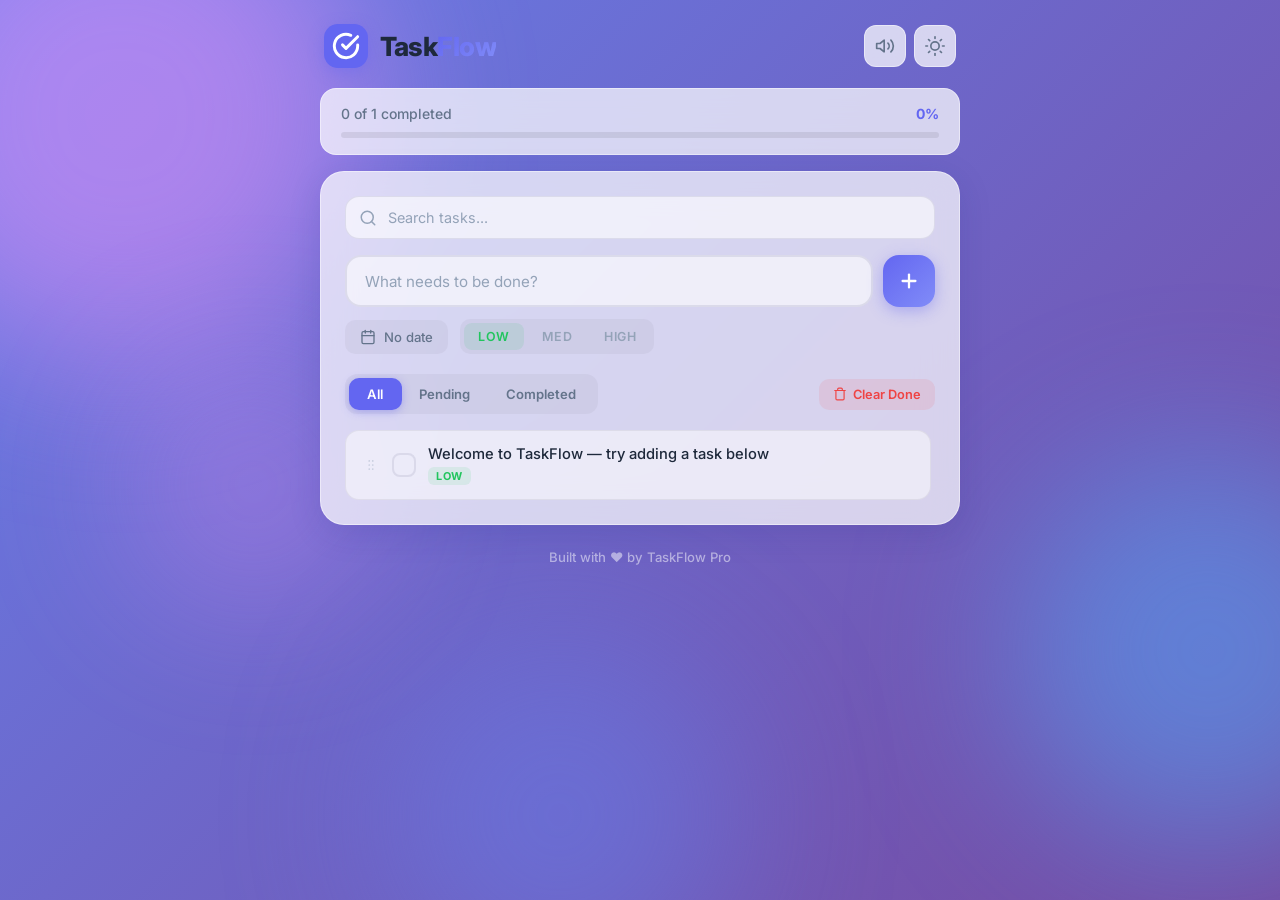
==== commit 7ed0bb01: "Update index.html" ====
--- a/index.html
+++ b/index.html
@@ -1,185 +1,1179 @@
 <!DOCTYPE html>
 <html lang="en" data-theme="light">
 <head>
-    <meta charset="UTF-8">
-    <meta name="viewport" content="width=device-width, initial-scale=1.0">
-    <title>TaskFlow Pro — Premium To-Do App</title>
-    <link rel="preconnect" href="https://fonts.googleapis.com">
-    <link rel="preconnect" href="https://fonts.gstatic.com" crossorigin>
-    <link href="https://fonts.googleapis.com/css2?family=Inter:wght@300;400;500;600;700;800&display=swap" rel="stylesheet">
-    <link rel="stylesheet" href="styles.css">
+<meta charset="UTF-8">
+<meta name="viewport" content="width=device-width, initial-scale=1.0">
+<title>TaskFlow Pro — Premium To-Do App</title>
+<link rel="preconnect" href="https://fonts.googleapis.com">
+<link rel="preconnect" href="https://fonts.gstatic.com" crossorigin>
+<link href="https://fonts.googleapis.com/css2?family=Inter:wght@300;400;500;600;700;800&display=swap" rel="stylesheet">
+<style>
+/* ================================================
+   TASKFLOW PRO — Premium To-Do App Styles
+   ================================================ */
+
+:root {
+    --bg-gradient-1: #667eea;
+    --bg-gradient-2: #764ba2;
+    --bg-gradient-3: #f093fb;
+    --bg-gradient-4: #4facfe;
+    --card-bg: rgba(255, 255, 255, 0.72);
+    --card-border: rgba(255, 255, 255, 0.45);
+    --card-shadow: 0 8px 32px rgba(31, 38, 135, 0.15);
+    --input-bg: rgba(255, 255, 255, 0.6);
+    --input-border: rgba(200, 200, 220, 0.5);
+    --input-focus: #6366f1;
+    --text-primary: #1e293b;
+    --text-secondary: #64748b;
+    --text-tertiary: #94a3b8;
+    --accent: #6366f1;
+    --accent-light: #818cf8;
+    --accent-glow: rgba(99, 102, 241, 0.4);
+    --task-bg: rgba(255, 255, 255, 0.5);
+    --task-hover: rgba(255, 255, 255, 0.75);
+    --task-border: rgba(0, 0, 0, 0.06);
+    --priority-high: #ef4444;
+    --priority-high-bg: rgba(239, 68, 68, 0.1);
+    --priority-medium: #f59e0b;
+    --priority-medium-bg: rgba(245, 158, 11, 0.1);
+    --priority-low: #22c55e;
+    --priority-low-bg: rgba(34, 197, 94, 0.1);
+    --danger: #ef4444;
+    --danger-bg: rgba(239, 68, 68, 0.1);
+    --filter-bg: rgba(0, 0, 0, 0.04);
+    --filter-active: #6366f1;
+    --scrollbar-thumb: rgba(0, 0, 0, 0.15);
+    --progress-bg: rgba(0, 0, 0, 0.08);
+    --overlay: rgba(255, 255, 255, 0.1);
+    --transition-speed: 0.3s;
+    --transition-bounce: cubic-bezier(0.34, 1.56, 0.64, 1);
+    --transition-smooth: cubic-bezier(0.4, 0, 0.2, 1);
+}
+
+[data-theme="dark"] {
+    --bg-gradient-1: #1a1a3e;
+    --bg-gradient-2: #2d1b69;
+    --bg-gradient-3: #6b21a8;
+    --bg-gradient-4: #1e40af;
+    --card-bg: rgba(30, 41, 59, 0.72);
+    --card-border: rgba(255, 255, 255, 0.08);
+    --card-shadow: 0 8px 32px rgba(0, 0, 0, 0.3);
+    --input-bg: rgba(255, 255, 255, 0.06);
+    --input-border: rgba(255, 255, 255, 0.1);
+    --input-focus: #818cf8;
+    --text-primary: #f1f5f9;
+    --text-secondary: #94a3b8;
+    --text-tertiary: #64748b;
+    --accent: #818cf8;
+    --accent-light: #a5b4fc;
+    --accent-glow: rgba(129, 140, 248, 0.3);
+    --task-bg: rgba(255, 255, 255, 0.04);
+    --task-hover: rgba(255, 255, 255, 0.08);
+    --task-border: rgba(255, 255, 255, 0.06);
+    --priority-high-bg: rgba(239, 68, 68, 0.15);
+    --priority-medium-bg: rgba(245, 158, 11, 0.15);
+    --priority-low-bg: rgba(34, 197, 94, 0.15);
+    --danger-bg: rgba(239, 68, 68, 0.15);
+    --filter-bg: rgba(255, 255, 255, 0.05);
+    --filter-active: #818cf8;
+    --scrollbar-thumb: rgba(255, 255, 255, 0.15);
+    --progress-bg: rgba(255, 255, 255, 0.08);
+    --overlay: rgba(0, 0, 0, 0.2);
+}
+
+*, *::before, *::after { margin: 0; padding: 0; box-sizing: border-box; }
+html { scroll-behavior: smooth; }
+body {
+    font-family: 'Inter', -apple-system, BlinkMacSystemFont, sans-serif;
+    color: var(--text-primary);
+    min-height: 100vh;
+    overflow-x: hidden;
+    transition: color var(--transition-speed) var(--transition-smooth);
+    -webkit-font-smoothing: antialiased;
+    -moz-osx-font-smoothing: grayscale;
+}
+
+::-webkit-scrollbar { width: 6px; }
+::-webkit-scrollbar-track { background: transparent; }
+::-webkit-scrollbar-thumb { background: var(--scrollbar-thumb); border-radius: 3px; }
+
+.bg-animation {
+    position: fixed; top: 0; left: 0; width: 100%; height: 100%; z-index: -1;
+    background: linear-gradient(135deg, var(--bg-gradient-1), var(--bg-gradient-2));
+    transition: background 0.8s var(--transition-smooth);
+    overflow: hidden;
+}
+.blob { position: absolute; border-radius: 50%; filter: blur(80px); opacity: 0.5; will-change: transform; }
+.blob-1 { width: 500px; height: 500px; background: var(--bg-gradient-3); top: -15%; left: -10%; animation: blobFloat1 25s ease-in-out infinite; }
+.blob-2 { width: 400px; height: 400px; background: var(--bg-gradient-4); top: 50%; right: -10%; animation: blobFloat2 30s ease-in-out infinite; }
+.blob-3 { width: 350px; height: 350px; background: var(--bg-gradient-1); bottom: -10%; left: 30%; animation: blobFloat3 20s ease-in-out infinite; }
+.blob-4 { width: 250px; height: 250px; background: var(--bg-gradient-3); top: 40%; left: 10%; animation: blobFloat4 22s ease-in-out infinite; opacity: 0.3; }
+
+@keyframes blobFloat1 { 0%,100% { transform: translate(0,0) scale(1) rotate(0deg); } 25% { transform: translate(120px,80px) scale(1.1) rotate(90deg); } 50% { transform: translate(-60px,160px) scale(0.9) rotate(180deg); } 75% { transform: translate(100px,-40px) scale(1.05) rotate(270deg); } }
+@keyframes blobFloat2 { 0%,100% { transform: translate(0,0) scale(1); } 33% { transform: translate(-100px,-80px) scale(1.15); } 66% { transform: translate(60px,100px) scale(0.85); } }
+@keyframes blobFloat3 { 0%,100% { transform: translate(0,0) scale(1); } 25% { transform: translate(80px,-60px) scale(1.1); } 50% { transform: translate(-100px,-30px) scale(0.95); } 75% { transform: translate(40px,60px) scale(1.08); } }
+@keyframes blobFloat4 { 0%,100% { transform: translate(0,0) scale(1); } 50% { transform: translate(100px,-100px) scale(1.2); } }
+
+#confetti-canvas { position: fixed; top: 0; left: 0; width: 100%; height: 100%; pointer-events: none; z-index: 9999; display: none; }
+
+.app { max-width: 680px; margin: 0 auto; padding: 24px 20px 100px; min-height: 100vh; }
+
+.header { display: flex; align-items: center; justify-content: space-between; margin-bottom: 20px; padding: 0 4px; }
+.header-left { display: flex; align-items: center; }
+.logo { display: flex; align-items: center; gap: 12px; }
+.logo-icon {
+    width: 44px; height: 44px; border-radius: 14px; background: var(--accent);
+    display: flex; align-items: center; justify-content: center; color: white;
+    box-shadow: 0 4px 15px var(--accent-glow);
+    transition: transform 0.3s var(--transition-bounce), box-shadow 0.3s var(--transition-smooth);
+}
+.logo-icon:hover { transform: rotate(-10deg) scale(1.1); }
+.logo h1 { font-size: 1.65rem; font-weight: 800; letter-spacing: -0.5px; color: var(--text-primary); transition: color var(--transition-speed) var(--transition-smooth); }
+.logo h1 span { background: linear-gradient(135deg, var(--accent), var(--accent-light)); -webkit-background-clip: text; -webkit-text-fill-color: transparent; background-clip: text; }
+.header-right { display: flex; align-items: center; gap: 8px; }
+
+.icon-btn {
+    width: 42px; height: 42px; border: none; border-radius: 12px; background: var(--card-bg);
+    backdrop-filter: blur(12px); -webkit-backdrop-filter: blur(12px); color: var(--text-secondary);
+    cursor: pointer; display: flex; align-items: center; justify-content: center;
+    transition: all var(--transition-speed) var(--transition-smooth); border: 1px solid var(--card-border);
+    position: relative; overflow: hidden;
+}
+.icon-btn::after { content: ''; position: absolute; inset: 0; background: var(--accent); opacity: 0; transition: opacity 0.3s; border-radius: inherit; }
+.icon-btn:hover { color: var(--accent); transform: translateY(-2px); box-shadow: 0 4px 12px var(--accent-glow); }
+.icon-btn:active { transform: translateY(0) scale(0.95); }
+.icon-btn .hidden { display: none; }
+
+.progress-section {
+    background: var(--card-bg); backdrop-filter: blur(20px); -webkit-backdrop-filter: blur(20px);
+    border: 1px solid var(--card-border); border-radius: 16px; padding: 16px 20px; margin-bottom: 16px;
+    transition: all var(--transition-speed) var(--transition-smooth);
+}
+.progress-info { display: flex; justify-content: space-between; align-items: center; margin-bottom: 10px; }
+.progress-text { font-size: 0.875rem; font-weight: 500; color: var(--text-secondary); transition: color var(--transition-speed); }
+.progress-percent { font-size: 0.875rem; font-weight: 700; color: var(--accent); transition: color var(--transition-speed); }
+.progress-bar { width: 100%; height: 6px; background: var(--progress-bg); border-radius: 3px; overflow: hidden; position: relative; }
+.progress-fill { height: 100%; background: linear-gradient(90deg, var(--accent), var(--accent-light)); border-radius: 3px; width: 0%; transition: width 0.6s var(--transition-smooth); position: relative; }
+.progress-fill::after { content: ''; position: absolute; top: 0; left: 0; right: 0; bottom: 0; background: linear-gradient(90deg, transparent, rgba(255,255,255,0.3), transparent); animation: shimmer 2s infinite; }
+@keyframes shimmer { 0% { transform: translateX(-100%); } 100% { transform: translateX(100%); } }
+
+.card {
+    background: var(--card-bg); backdrop-filter: blur(20px); -webkit-backdrop-filter: blur(20px);
+    border: 1px solid var(--card-border); border-radius: 24px; padding: 24px; box-shadow: var(--card-shadow);
+    transition: all var(--transition-speed) var(--transition-smooth);
+}
+
+.search-wrapper { position: relative; margin-bottom: 16px; }
+.search-icon { position: absolute; left: 14px; top: 50%; transform: translateY(-50%); color: var(--text-tertiary); transition: color var(--transition-speed); pointer-events: none; }
+.search-input {
+    width: 100%; padding: 12px 16px 12px 42px; border: 1.5px solid var(--input-border); border-radius: 14px;
+    background: var(--input-bg); color: var(--text-primary); font-family: inherit; font-size: 0.9rem; font-weight: 400;
+    outline: none; transition: all var(--transition-speed) var(--transition-smooth);
+}
+.search-input:focus { border-color: var(--input-focus); box-shadow: 0 0 0 4px var(--accent-glow); background: var(--task-hover); }
+.search-input::placeholder { color: var(--text-tertiary); }
+
+.add-section { margin-bottom: 20px; }
+.input-main { display: flex; gap: 10px; margin-bottom: 12px; }
+.task-input {
+    flex: 1; padding: 14px 18px; border: 2px solid var(--input-border); border-radius: 16px;
+    background: var(--input-bg); color: var(--text-primary); font-family: inherit; font-size: 0.95rem; font-weight: 500;
+    outline: none; transition: all var(--transition-speed) var(--transition-smooth);
+}
+.task-input:focus { border-color: var(--input-focus); box-shadow: 0 0 0 4px var(--accent-glow); background: var(--task-hover); }
+.task-input::placeholder { color: var(--text-tertiary); font-weight: 400; }
+.add-btn {
+    width: 52px; height: 52px; border: none; border-radius: 16px;
+    background: linear-gradient(135deg, var(--accent), var(--accent-light)); color: white; cursor: pointer;
+    display: flex; align-items: center; justify-content: center;
+    transition: all var(--transition-speed) var(--transition-bounce); box-shadow: 0 4px 15px var(--accent-glow); flex-shrink: 0;
+}
+.add-btn:hover { transform: translateY(-2px) scale(1.05); box-shadow: 0 6px 20px var(--accent-glow); }
+.add-btn:active { transform: translateY(0) scale(0.95); }
+
+.input-options { display: flex; align-items: center; gap: 12px; flex-wrap: wrap; }
+.date-picker {
+    display: flex; align-items: center; gap: 8px; padding: 8px 14px; border-radius: 10px; background: var(--filter-bg);
+    cursor: pointer; transition: all var(--transition-speed); color: var(--text-secondary); font-size: 0.82rem; font-weight: 500;
+    border: 1px solid transparent; position: relative;
+}
+.date-picker:hover { background: var(--task-hover); border-color: var(--input-border); }
+.date-picker input[type="date"] { position: absolute; opacity: 0; width: 0; height: 0; pointer-events: none; }
+.date-label { white-space: nowrap; }
+.date-picker.has-date { background: rgba(99, 102, 241, 0.1); color: var(--accent); border-color: rgba(99, 102, 241, 0.2); }
+
+.priority-group { display: flex; gap: 4px; background: var(--filter-bg); padding: 4px; border-radius: 10px; }
+.priority-btn {
+    padding: 6px 14px; border: none; border-radius: 8px; font-family: inherit; font-size: 0.78rem; font-weight: 600;
+    cursor: pointer; transition: all var(--transition-speed) var(--transition-smooth); background: transparent;
+    color: var(--text-tertiary); text-transform: uppercase; letter-spacing: 0.5px;
+}
+.priority-btn:hover { color: var(--text-primary); }
+.priority-btn.low.active { background: var(--priority-low-bg); color: var(--priority-low); }
+.priority-btn.medium.active { background: var(--priority-medium-bg); color: var(--priority-medium); }
+.priority-btn.high.active { background: var(--priority-high-bg); color: var(--priority-high); }
+
+.filters { display: flex; align-items: center; justify-content: space-between; margin-bottom: 16px; gap: 10px; flex-wrap: wrap; }
+.filter-tabs { display: flex; background: var(--filter-bg); border-radius: 12px; padding: 4px; position: relative; }
+.filter-btn {
+    padding: 8px 18px; border: none; border-radius: 10px; background: transparent; color: var(--text-secondary);
+    font-family: inherit; font-size: 0.82rem; font-weight: 600; cursor: pointer;
+    transition: all var(--transition-speed) var(--transition-smooth); position: relative; z-index: 1;
+}
+.filter-btn:hover { color: var(--text-primary); }
+.filter-btn.active { color: white; }
+.filter-indicator {
+    position: absolute; top: 4px; left: 4px; height: calc(100% - 8px); background: var(--accent); border-radius: 10px;
+    transition: all 0.35s var(--transition-smooth); z-index: 0; box-shadow: 0 2px 8px var(--accent-glow);
+}
+.clear-btn {
+    display: flex; align-items: center; gap: 6px; padding: 8px 14px; border: none; border-radius: 10px;
+    background: var(--danger-bg); color: var(--danger); font-family: inherit; font-size: 0.8rem; font-weight: 600;
+    cursor: pointer; transition: all var(--transition-speed) var(--transition-smooth); white-space: nowrap;
+}
+.clear-btn:hover { background: var(--danger); color: white; transform: translateY(-1px); }
+.clear-btn:active { transform: translateY(0) scale(0.97); }
+
+.task-list { display: flex; flex-direction: column; gap: 8px; max-height: 55vh; overflow-y: auto; padding-right: 4px; }
+
+.task-item {
+    display: flex; align-items: center; gap: 12px; padding: 14px 16px; background: var(--task-bg);
+    border: 1px solid var(--task-border); border-radius: 14px; cursor: default;
+    transition: all var(--transition-speed) var(--transition-smooth); animation: taskSlideIn 0.35s var(--transition-smooth) both;
+    position: relative;
+}
+.task-item:hover { background: var(--task-hover); transform: translateY(-1px); box-shadow: 0 4px 12px rgba(0, 0, 0, 0.06); }
+.task-item.completed { opacity: 0.6; }
+.task-item.completed:hover { opacity: 0.8; }
+.task-item.removing { animation: taskSlideOut 0.3s var(--transition-smooth) forwards; }
+.task-item.dragging { opacity: 0.5; transform: scale(1.02) rotate(1deg); box-shadow: 0 8px 25px rgba(0, 0, 0, 0.15); z-index: 100; }
+.task-item.drag-over { border-color: var(--accent); box-shadow: 0 0 0 2px var(--accent-glow); }
+
+@keyframes taskSlideIn { from { opacity: 0; transform: translateX(-20px) scale(0.98); } to { opacity: 1; transform: translateX(0) scale(1); } }
+@keyframes taskSlideOut { to { opacity: 0; transform: translateX(30px) scale(0.95); max-height: 0; padding-top: 0; padding-bottom: 0; margin-bottom: 0; border-width: 0; overflow: hidden; } }
+
+.drag-handle { cursor: grab; color: var(--text-tertiary); padding: 4px 2px; border-radius: 4px; display: flex; align-items: center; opacity: 0.4; transition: all var(--transition-speed); flex-shrink: 0; }
+.drag-handle:hover { opacity: 1; color: var(--accent); }
+.drag-handle:active { cursor: grabbing; }
+
+.custom-checkbox { position: relative; width: 24px; height: 24px; flex-shrink: 0; cursor: pointer; }
+.custom-checkbox input[type="checkbox"] { position: absolute; opacity: 0; width: 100%; height: 100%; cursor: pointer; z-index: 2; margin: 0; }
+.checkmark { position: absolute; inset: 0; border: 2px solid var(--input-border); border-radius: 8px; display: flex; align-items: center; justify-content: center; transition: all 0.25s var(--transition-smooth); background: transparent; }
+.checkmark svg { width: 14px; height: 14px; opacity: 0; transform: scale(0); transition: all 0.2s var(--transition-bounce); stroke: white; stroke-width: 3; }
+.custom-checkbox input:checked ~ .checkmark { background: var(--accent); border-color: var(--accent); animation: checkPop 0.4s var(--transition-bounce); }
+.custom-checkbox input:checked ~ .checkmark svg { opacity: 1; transform: scale(1); }
+.custom-checkbox:hover .checkmark { border-color: var(--accent); box-shadow: 0 0 0 3px var(--accent-glow); }
+@keyframes checkPop { 0% { transform: scale(1); } 30% { transform: scale(1.25); } 60% { transform: scale(0.92); } 100% { transform: scale(1); } }
+
+.task-content { flex: 1; min-width: 0; display: flex; flex-direction: column; gap: 4px; }
+.task-text { font-size: 0.92rem; font-weight: 500; color: var(--text-primary); position: relative; display: inline; word-break: break-word; transition: color var(--transition-speed); }
+.task-text-inner { position: relative; display: inline; }
+.task-text-inner::after { content: ''; position: absolute; left: 0; top: 50%; width: 0; height: 2px; background: var(--text-tertiary); transition: width 0.4s var(--transition-smooth); }
+.task-item.completed .task-text-inner::after { width: 100%; }
+.task-item.completed .task-text { color: var(--text-tertiary); }
+
+.task-meta { display: flex; align-items: center; gap: 8px; flex-wrap: wrap; }
+.priority-badge { font-size: 0.68rem; font-weight: 700; padding: 2px 8px; border-radius: 6px; text-transform: uppercase; letter-spacing: 0.5px; }
+.priority-badge.high { background: var(--priority-high-bg); color: var(--priority-high); }
+.priority-badge.medium { background: var(--priority-medium-bg); color: var(--priority-medium); }
+.priority-badge.low { background: var(--priority-low-bg); color: var(--priority-low); }
+.due-date-badge { font-size: 0.72rem; font-weight: 500; color: var(--text-tertiary); display: flex; align-items: center; gap: 4px; }
+.due-date-badge.overdue { color: var(--priority-high); font-weight: 600; }
+.due-date-badge.today { color: var(--priority-medium); font-weight: 600; }
+
+.task-actions { display: flex; gap: 4px; opacity: 0; transition: opacity var(--transition-speed); flex-shrink: 0; }
+.task-item:hover .task-actions { opacity: 1; }
+.action-btn { width: 32px; height: 32px; border: none; border-radius: 8px; background: transparent; color: var(--text-tertiary); cursor: pointer; display: flex; align-items: center; justify-content: center; transition: all var(--transition-speed) var(--transition-smooth); }
+.action-btn:hover { transform: scale(1.1); }
+.action-btn.edit-btn:hover { background: rgba(99, 102, 241, 0.1); color: var(--accent); }
+.action-btn.delete-btn:hover { background: var(--danger-bg); color: var(--danger); }
+.action-btn:active { transform: scale(0.9); }
+
+.edit-input {
+    flex: 1; padding: 6px 10px; border: 2px solid var(--accent); border-radius: 8px; background: var(--input-bg);
+    color: var(--text-primary); font-family: inherit; font-size: 0.92rem; font-weight: 500; outline: none;
+    box-shadow: 0 0 0 3px var(--accent-glow); min-width: 0;
+}
+
+.empty-state { display: none; flex-direction: column; align-items: center; justify-content: center; padding: 40px 20px; text-align: center; animation: fadeIn 0.5s ease; }
+.empty-state.visible { display: flex; }
+.empty-illustration { color: var(--text-tertiary); margin-bottom: 16px; opacity: 0.6; }
+.empty-state h3 { font-size: 1.15rem; font-weight: 700; color: var(--text-secondary); margin-bottom: 6px; }
+.empty-state p { font-size: 0.88rem; color: var(--text-tertiary); }
+@keyframes fadeIn { from { opacity: 0; transform: translateY(10px); } to { opacity: 1; transform: translateY(0); } }
+
+.fab {
+    display: none; position: fixed; bottom: 28px; right: 28px; width: 60px; height: 60px; border: none; border-radius: 20px;
+    background: linear-gradient(135deg, var(--accent), var(--accent-light)); color: white; cursor: pointer;
+    align-items: center; justify-content: center; box-shadow: 0 6px 20px var(--accent-glow);
+    transition: all var(--transition-speed) var(--transition-bounce); z-index: 1000;
+}
+.fab:hover { transform: translateY(-3px) scale(1.08); box-shadow: 0 8px 30px var(--accent-glow); }
+.fab:active { transform: translateY(0) scale(0.95); }
+
+.footer { text-align: center; padding: 24px 0; color: rgba(255, 255, 255, 0.5); font-size: 0.82rem; font-weight: 500; }
+[data-theme="dark"] .footer { color: rgba(255, 255, 255, 0.3); }
+
+@media (max-width: 640px) {
+    .app { padding: 16px 12px 120px; }
+    .card { border-radius: 20px; padding: 18px 14px; }
+    .logo h1 { font-size: 1.35rem; }
+    .logo-icon { width: 38px; height: 38px; border-radius: 12px; }
+    .input-main { flex-direction: column; }
+    .add-btn { width: 100%; height: 46px; border-radius: 12px; }
+    .input-options { flex-direction: column; align-items: stretch; }
+    .priority-group { justify-content: center; }
+    .filters { flex-direction: column; align-items: stretch; }
+    .filter-tabs { justify-content: center; }
+    .clear-btn { justify-content: center; }
+    .task-actions { opacity: 1; }
+    .fab { display: flex; }
+    .task-list { max-height: 45vh; }
+    .progress-section { border-radius: 14px; }
+    .blob-1 { width: 300px; height: 300px; }
+    .blob-2 { width: 250px; height: 250px; }
+    .blob-3 { width: 200px; height: 200px; }
+    .blob-4 { width: 150px; height: 150px; }
+}
+@media (max-width: 380px) {
+    .filter-btn { padding: 7px 12px; font-size: 0.76rem; }
+    .priority-btn { padding: 5px 10px; font-size: 0.72rem; }
+}
+
+.hidden { display: none !important; }
+:focus-visible { outline: 2px solid var(--accent); outline-offset: 2px; }
+.no-select { user-select: none; -webkit-user-select: none; }
+
+@keyframes shake {
+    0%, 100% { transform: translateX(0); }
+    25% { transform: translateX(-6px); }
+    50% { transform: translateX(6px); }
+    75% { transform: translateX(-4px); }
+}
+.shake { animation: shake 0.35s ease; border-color: var(--priority-high) !important; }
+</style>
 </head>
 <body>
 
-    <!-- ============ ANIMATED BACKGROUND ============ -->
-    <div class="bg-animation">
-        <div class="blob blob-1"></div>
-        <div class="blob blob-2"></div>
-        <div class="blob blob-3"></div>
-        <div class="blob blob-4"></div>
+<div class="bg-animation">
+    <div class="blob blob-1"></div>
+    <div class="blob blob-2"></div>
+    <div class="blob blob-3"></div>
+    <div class="blob blob-4"></div>
+</div>
+
+<canvas id="confetti-canvas"></canvas>
+
+<div class="app">
+
+    <header class="header">
+        <div class="header-left">
+            <div class="logo">
+                <div class="logo-icon">
+                    <svg width="28" height="28" viewBox="0 0 24 24" fill="none" stroke="currentColor" stroke-width="2.5" stroke-linecap="round" stroke-linejoin="round">
+                        <path d="M22 11.08V12a10 10 0 1 1-5.93-9.14"/>
+                        <polyline points="22 4 12 14.01 9 11.01"/>
+                    </svg>
+                </div>
+                <h1>Task<span>Flow</span></h1>
+            </div>
+        </div>
+        <div class="header-right">
+            <button class="icon-btn" id="soundToggle" title="Toggle Sound Effects" aria-label="Toggle sound">
+                <svg class="sound-on" width="20" height="20" viewBox="0 0 24 24" fill="none" stroke="currentColor" stroke-width="2" stroke-linecap="round" stroke-linejoin="round">
+                    <polygon points="11 5 6 9 2 9 2 15 6 15 11 19 11 5"/>
+                    <path d="M19.07 4.93a10 10 0 0 1 0 14.14"/>
+                    <path d="M15.54 8.46a5 5 0 0 1 0 7.07"/>
+                </svg>
+                <svg class="sound-off hidden" width="20" height="20" viewBox="0 0 24 24" fill="none" stroke="currentColor" stroke-width="2" stroke-linecap="round" stroke-linejoin="round">
+                    <polygon points="11 5 6 9 2 9 2 15 6 15 11 19 11 5"/>
+                    <line x1="23" y1="9" x2="17" y2="15"/>
+                    <line x1="17" y1="9" x2="23" y2="15"/>
+                </svg>
+            </button>
+            <button class="icon-btn theme-toggle" id="themeToggle" title="Toggle Dark Mode" aria-label="Toggle theme">
+                <svg class="icon-sun" width="20" height="20" viewBox="0 0 24 24" fill="none" stroke="currentColor" stroke-width="2" stroke-linecap="round" stroke-linejoin="round">
+                    <circle cx="12" cy="12" r="5"/>
+                    <line x1="12" y1="1" x2="12" y2="3"/>
+                    <line x1="12" y1="21" x2="12" y2="23"/>
+                    <line x1="4.22" y1="4.22" x2="5.64" y2="5.64"/>
+                    <line x1="18.36" y1="18.36" x2="19.78" y2="19.78"/>
+                    <line x1="1" y1="12" x2="3" y2="12"/>
+                    <line x1="21" y1="12" x2="23" y2="12"/>
+                    <line x1="4.22" y1="19.78" x2="5.64" y2="18.36"/>
+                    <line x1="18.36" y1="5.64" x2="19.78" y2="4.22"/>
+                </svg>
+                <svg class="icon-moon hidden" width="20" height="20" viewBox="0 0 24 24" fill="none" stroke="currentColor" stroke-width="2" stroke-linecap="round" stroke-linejoin="round">
+                    <path d="M21 12.79A9 9 0 1 1 11.21 3 7 7 0 0 0 21 12.79z"/>
+                </svg>
+            </button>
+        </div>
+    </header>
+
+    <div class="progress-section">
+        <div class="progress-info">
+            <span class="progress-text" id="progressText">0 of 0 completed</span>
+            <span class="progress-percent" id="progressPercent">0%</span>
+        </div>
+        <div class="progress-bar">
+            <div class="progress-fill" id="progressFill"></div>
+        </div>
     </div>
 
-    <!-- ============ CONFETTI CANVAS ============ -->
-    <canvas id="confetti-canvas"></canvas>
-
-    <!-- ============ APP CONTAINER ============ -->
-    <div class="app">
-
-        <!-- Header -->
-        <header class="header">
-            <div class="header-left">
-                <div class="logo">
-                    <div class="logo-icon">
-                        <svg width="28" height="28" viewBox="0 0 24 24" fill="none" stroke="currentColor" stroke-width="2.5" stroke-linecap="round" stroke-linejoin="round">
-                            <path d="M22 11.08V12a10 10 0 1 1-5.93-9.14"/>
-                            <polyline points="22 4 12 14.01 9 11.01"/>
-                        </svg>
-                    </div>
-                    <h1>Task<span>Flow</span></h1>
-                </div>
-            </div>
-            <div class="header-right">
-                <!-- Sound Toggle -->
-                <button class="icon-btn" id="soundToggle" title="Toggle Sound Effects" aria-label="Toggle sound">
-                    <svg class="sound-on" width="20" height="20" viewBox="0 0 24 24" fill="none" stroke="currentColor" stroke-width="2" stroke-linecap="round" stroke-linejoin="round">
-                        <polygon points="11 5 6 9 2 9 2 15 6 15 11 19 11 5"/>
-                        <path d="M19.07 4.93a10 10 0 0 1 0 14.14"/>
-                        <path d="M15.54 8.46a5 5 0 0 1 0 7.07"/>
-                    </svg>
-                    <svg class="sound-off hidden" width="20" height="20" viewBox="0 0 24 24" fill="none" stroke="currentColor" stroke-width="2" stroke-linecap="round" stroke-linejoin="round">
-                        <polygon points="11 5 6 9 2 9 2 15 6 15 11 19 11 5"/>
-                        <line x1="23" y1="9" x2="17" y2="15"/>
-                        <line x1="17" y1="9" x2="23" y2="15"/>
-                    </svg>
-                </button>
-                <!-- Theme Toggle -->
-                <button class="icon-btn theme-toggle" id="themeToggle" title="Toggle Dark Mode" aria-label="Toggle theme">
-                    <svg class="icon-sun" width="20" height="20" viewBox="0 0 24 24" fill="none" stroke="currentColor" stroke-width="2" stroke-linecap="round" stroke-linejoin="round">
-                        <circle cx="12" cy="12" r="5"/>
-                        <line x1="12" y1="1" x2="12" y2="3"/>
-                        <line x1="12" y1="21" x2="12" y2="23"/>
-                        <line x1="4.22" y1="4.22" x2="5.64" y2="5.64"/>
-                        <line x1="18.36" y1="18.36" x2="19.78" y2="19.78"/>
-                        <line x1="1" y1="12" x2="3" y2="12"/>
-                        <line x1="21" y1="12" x2="23" y2="12"/>
-                        <line x1="4.22" y1="19.78" x2="5.64" y2="18.36"/>
-                        <line x1="18.36" y1="5.64" x2="19.78" y2="4.22"/>
-                    </svg>
-                    <svg class="icon-moon hidden" width="20" height="20" viewBox="0 0 24 24" fill="none" stroke="currentColor" stroke-width="2" stroke-linecap="round" stroke-linejoin="round">
-                        <path d="M21 12.79A9 9 0 1 1 11.21 3 7 7 0 0 0 21 12.79z"/>
+    <main class="card">
+
+        <div class="search-wrapper">
+            <svg class="search-icon" width="18" height="18" viewBox="0 0 24 24" fill="none" stroke="currentColor" stroke-width="2" stroke-linecap="round" stroke-linejoin="round">
+                <circle cx="11" cy="11" r="8"/>
+                <line x1="21" y1="21" x2="16.65" y2="16.65"/>
+            </svg>
+            <input type="text" id="searchInput" class="search-input" placeholder="Search tasks..." autocomplete="off">
+        </div>
+
+        <div class="add-section">
+            <div class="input-main">
+                <input type="text" id="taskInput" class="task-input" placeholder="What needs to be done?" autocomplete="off">
+                <button class="add-btn" id="addBtn" title="Add Task" aria-label="Add task">
+                    <svg width="22" height="22" viewBox="0 0 24 24" fill="none" stroke="currentColor" stroke-width="2.5" stroke-linecap="round">
+                        <line x1="12" y1="5" x2="12" y2="19"/>
+                        <line x1="5" y1="12" x2="19" y2="12"/>
                     </svg>
                 </button>
             </div>
-        </header>
-
-        <!-- Progress Section -->
-        <div class="progress-section">
-            <div class="progress-info">
-                <span class="progress-text" id="progressText">0 of 0 completed</span>
-                <span class="progress-percent" id="progressPercent">0%</span>
-            </div>
-            <div class="progress-bar">
-                <div class="progress-fill" id="progressFill"></div>
+            <div class="input-options">
+                <label class="date-picker" title="Set due date">
+                    <svg width="16" height="16" viewBox="0 0 24 24" fill="none" stroke="currentColor" stroke-width="2" stroke-linecap="round" stroke-linejoin="round">
+                        <rect x="3" y="4" width="18" height="18" rx="2" ry="2"/>
+                        <line x1="16" y1="2" x2="16" y2="6"/>
+                        <line x1="8" y1="2" x2="8" y2="6"/>
+                        <line x1="3" y1="10" x2="21" y2="10"/>
+                    </svg>
+                    <input type="date" id="dueDateInput">
+                    <span class="date-label" id="dateLabel">No date</span>
+                </label>
+                <div class="priority-group" id="priorityGroup">
+                    <button class="priority-btn low active" data-priority="low">Low</button>
+                    <button class="priority-btn medium" data-priority="medium">Med</button>
+                    <button class="priority-btn high" data-priority="high">High</button>
+                </div>
             </div>
         </div>
 
-        <!-- Main Card -->
-        <main class="card">
-
-            <!-- Search Bar -->
-            <div class="search-wrapper">
-                <svg class="search-icon" width="18" height="18" viewBox="0 0 24 24" fill="none" stroke="currentColor" stroke-width="2" stroke-linecap="round" stroke-linejoin="round">
-                    <circle cx="11" cy="11" r="8"/>
-                    <line x1="21" y1="21" x2="16.65" y2="16.65"/>
+        <div class="filters">
+            <div class="filter-tabs" id="filterTabs">
+                <button class="filter-btn active" data-filter="all">All</button>
+                <button class="filter-btn" data-filter="pending">Pending</button>
+                <button class="filter-btn" data-filter="completed">Completed</button>
+                <div class="filter-indicator" id="filterIndicator"></div>
+            </div>
+            <button class="clear-btn" id="clearCompleted" title="Clear completed tasks">
+                <svg width="14" height="14" viewBox="0 0 24 24" fill="none" stroke="currentColor" stroke-width="2" stroke-linecap="round" stroke-linejoin="round">
+                    <polyline points="3 6 5 6 21 6"/>
+                    <path d="M19 6v14a2 2 0 0 1-2 2H7a2 2 0 0 1-2-2V6m3 0V4a2 2 0 0 1 2-2h4a2 2 0 0 1 2 2v2"/>
                 </svg>
-                <input type="text" id="searchInput" class="search-input" placeholder="Search tasks..." autocomplete="off">
+                Clear Done
+            </button>
+        </div>
+
+        <div class="task-list" id="taskList"></div>
+
+        <div class="empty-state" id="emptyState">
+            <svg class="empty-illustration" width="180" height="180" viewBox="0 0 200 200" fill="none">
+                <rect x="45" y="35" width="110" height="140" rx="12" stroke="currentColor" stroke-width="2" opacity="0.15" fill="currentColor" fill-opacity="0.03"/>
+                <rect x="72" y="24" width="56" height="18" rx="6" fill="currentColor" opacity="0.1"/>
+                <circle cx="72" cy="75" r="5" fill="currentColor" opacity="0.1"/>
+                <line x1="88" y1="75" x2="138" y2="75" stroke="currentColor" stroke-width="2.5" stroke-linecap="round" opacity="0.1"/>
+                <circle cx="72" cy="97" r="5" fill="currentColor" opacity="0.08"/>
+                <line x1="88" y1="97" x2="128" y2="97" stroke="currentColor" stroke-width="2.5" stroke-linecap="round" opacity="0.08"/>
+                <circle cx="72" cy="119" r="5" fill="currentColor" opacity="0.06"/>
+                <line x1="88" y1="119" x2="133" y2="119" stroke="currentColor" stroke-width="2.5" stroke-linecap="round" opacity="0.06"/>
+                <circle cx="100" cy="140" r="22" fill="currentColor" opacity="0.06"/>
+                <polyline points="90,140 97,148 112,133" fill="none" stroke="currentColor" stroke-width="3" stroke-linecap="round" stroke-linejoin="round" opacity="0.15"/>
+            </svg>
+            <h3>No tasks yet</h3>
+            <p>Add your first task above to get started!</p>
+        </div>
+
+    </main>
+
+    <footer class="footer">
+        <p>Built with ❤️ by TaskFlow Pro</p>
+    </footer>
+
+</div>
+
+<button class="fab" id="fab" title="Add new task" aria-label="Add new task">
+    <svg width="26" height="26" viewBox="0 0 24 24" fill="none" stroke="currentColor" stroke-width="2.5" stroke-linecap="round">
+        <line x1="12" y1="5" x2="12" y2="19"/>
+        <line x1="5" y1="12" x2="19" y2="12"/>
+    </svg>
+</button>
+
+<script>
+/* ================================================
+   TASKFLOW PRO — Premium To-Do App Logic
+   (localStorage replaced with in-memory state —
+    localStorage isn't available in this preview)
+   ================================================ */
+
+let tasks = [];
+let currentFilter = 'all';
+let searchQuery = '';
+let isDarkMode = false;
+let isSoundEnabled = true;
+let selectedPriority = 'low';
+let draggedTaskId = null;
+let audioContext = null;
+
+const $ = (sel) => document.querySelector(sel);
+const $$ = (sel) => document.querySelectorAll(sel);
+
+const taskInput = $('#taskInput');
+const dueDateInput = $('#dueDateInput');
+const addBtn = $('#addBtn');
+const searchInput = $('#searchInput');
+const taskList = $('#taskList');
+const emptyState = $('#emptyState');
+const themeToggle = $('#themeToggle');
+const soundToggle = $('#soundToggle');
+const clearCompletedBtn = $('#clearCompleted');
+const fab = $('#fab');
+const progressText = $('#progressText');
+const progressPercent = $('#progressPercent');
+const progressFill = $('#progressFill');
+const filterTabs = $('#filterTabs');
+const filterIndicator = $('#filterIndicator');
+const priorityGroup = $('#priorityGroup');
+const dateLabel = $('#dateLabel');
+const datePicker = $('.date-picker');
+
+// ============ STATE PERSISTENCE (in-memory only) ============
+function saveTasks() { /* kept in memory for this session */ }
+function loadTasks() { /* start with a few sample tasks */
+    tasks = [
+        createTask('Welcome to TaskFlow — try adding a task below', null, 'low'),
+    ];
+}
+function savePreferences() { /* kept in memory for this session */ }
+function loadPreferences() { /* defaults are fine */ }
+
+// ============ AUDIO / SOUND EFFECTS ============
+function getAudioContext() {
+    if (!audioContext) {
+        audioContext = new (window.AudioContext || window.webkitAudioContext)();
+    }
+    return audioContext;
+}
+
+function playSound(type) {
+    if (!isSoundEnabled) return;
+    try {
+        const ctx = getAudioContext();
+        if (ctx.state === 'suspended') ctx.resume();
+
+        const osc = ctx.createOscillator();
+        const gain = ctx.createGain();
+        osc.connect(gain);
+        gain.connect(ctx.destination);
+
+        const now = ctx.currentTime;
+        osc.type = 'sine';
+
+        switch (type) {
+            case 'add':
+                osc.frequency.setValueAtTime(600, now);
+                osc.frequency.exponentialRampToValueAtTime(1000, now + 0.08);
+                gain.gain.setValueAtTime(0.12, now);
+                gain.gain.exponentialRampToValueAtTime(0.001, now + 0.15);
+                osc.start(now);
+                osc.stop(now + 0.15);
+                break;
+            case 'complete':
+                osc.frequency.setValueAtTime(523, now);
+                osc.frequency.setValueAtTime(659, now + 0.07);
+                osc.frequency.setValueAtTime(784, now + 0.14);
+                gain.gain.setValueAtTime(0.12, now);
+                gain.gain.exponentialRampToValueAtTime(0.001, now + 0.25);
+                osc.start(now);
+                osc.stop(now + 0.25);
+                break;
+            case 'delete':
+                osc.frequency.setValueAtTime(400, now);
+                osc.frequency.exponentialRampToValueAtTime(180, now + 0.18);
+                gain.gain.setValueAtTime(0.1, now);
+                gain.gain.exponentialRampToValueAtTime(0.001, now + 0.18);
+                osc.start(now);
+                osc.stop(now + 0.18);
+                break;
+            case 'click':
+                osc.frequency.setValueAtTime(700, now);
+                gain.gain.setValueAtTime(0.06, now);
+                gain.gain.exponentialRampToValueAtTime(0.001, now + 0.04);
+                osc.start(now);
+                osc.stop(now + 0.04);
+                break;
+        }
+    } catch (e) { /* Audio not supported – fail silently */ }
+}
+
+// ============ CONFETTI ============
+function triggerConfetti() {
+    const canvas = $('#confetti-canvas');
+    const ctx = canvas.getContext('2d');
+    canvas.width = window.innerWidth;
+    canvas.height = window.innerHeight;
+    canvas.style.display = 'block';
+
+    const colors = ['#6366f1', '#8b5cf6', '#ec4899', '#f43f5e', '#f97316', '#eab308', '#22c55e', '#06b6d4', '#a855f7'];
+
+    const particles = Array.from({ length: 180 }, () => ({
+        x: Math.random() * canvas.width,
+        y: -20 - Math.random() * canvas.height * 0.4,
+        vx: (Math.random() - 0.5) * 6,
+        vy: Math.random() * 3 + 1.5,
+        color: colors[Math.floor(Math.random() * colors.length)],
+        size: Math.random() * 7 + 3,
+        rotation: Math.random() * 360,
+        rotationSpeed: (Math.random() - 0.5) * 12,
+        opacity: 1,
+        wobble: Math.random() * 10,
+        shape: Math.random() > 0.5 ? 'rect' : 'circle'
+    }));
+
+    let frame = 0;
+
+    function animate() {
+        ctx.clearRect(0, 0, canvas.width, canvas.height);
+        let alive = false;
+        frame++;
+
+        for (const p of particles) {
+            if (p.opacity <= 0 || p.y > canvas.height + 60) continue;
+            alive = true;
+
+            p.vy += 0.08;
+            p.x += p.vx + Math.sin(frame * 0.015 + p.wobble) * 0.4;
+            p.y += p.vy;
+            p.rotation += p.rotationSpeed;
+            p.vx *= 0.995;
+            if (p.y > canvas.height * 0.75) p.opacity -= 0.015;
+
+            ctx.save();
+            ctx.translate(p.x, p.y);
+            ctx.rotate((p.rotation * Math.PI) / 180);
+            ctx.globalAlpha = Math.max(0, p.opacity);
+            ctx.fillStyle = p.color;
+
+            if (p.shape === 'rect') {
+                ctx.fillRect(-p.size / 2, -p.size / 4, p.size, p.size / 2);
+            } else {
+                ctx.beginPath();
+                ctx.arc(0, 0, p.size / 2, 0, Math.PI * 2);
+                ctx.fill();
+            }
+            ctx.restore();
+        }
+
+        if (alive && frame < 350) {
+            requestAnimationFrame(animate);
+        } else {
+            ctx.clearRect(0, 0, canvas.width, canvas.height);
+            canvas.style.display = 'none';
+        }
+    }
+
+    animate();
+}
+
+// ============ THEME TOGGLE ============
+function applyTheme() {
+    document.documentElement.setAttribute('data-theme', isDarkMode ? 'dark' : 'light');
+    const sunIcon = themeToggle.querySelector('.icon-sun');
+    const moonIcon = themeToggle.querySelector('.icon-moon');
+    if (isDarkMode) {
+        sunIcon.classList.add('hidden');
+        moonIcon.classList.remove('hidden');
+    } else {
+        sunIcon.classList.remove('hidden');
+        moonIcon.classList.add('hidden');
+    }
+}
+
+function toggleTheme() {
+    isDarkMode = !isDarkMode;
+    applyTheme();
+    savePreferences();
+    playSound('click');
+}
+
+// ============ SOUND TOGGLE ============
+function applySoundUI() {
+    const onIcon = soundToggle.querySelector('.sound-on');
+    const offIcon = soundToggle.querySelector('.sound-off');
+    if (isSoundEnabled) {
+        onIcon.classList.remove('hidden');
+        offIcon.classList.add('hidden');
+    } else {
+        onIcon.classList.add('hidden');
+        offIcon.classList.remove('hidden');
+    }
+}
+
+function toggleSound() {
+    isSoundEnabled = !isSoundEnabled;
+    applySoundUI();
+    savePreferences();
+    if (isSoundEnabled) playSound('click');
+}
+
+// ============ TASK CRUD ============
+function createTask(text, dueDate, priority) {
+    return {
+        id: Date.now().toString(36) + Math.random().toString(36).slice(2, 7),
+        text: text.trim(),
+        completed: false,
+        priority: priority || 'low',
+        dueDate: dueDate || null,
+        createdAt: Date.now()
+    };
+}
+
+function addTask() {
+    const text = taskInput.value.trim();
+    if (!text) {
+        taskInput.focus();
+        taskInput.classList.add('shake');
+        setTimeout(() => taskInput.classList.remove('shake'), 400);
+        return;
+    }
+
+    const task = createTask(text, dueDateInput.value, selectedPriority);
+    tasks.unshift(task);
+    saveTasks();
+    renderTasks();
+    updateProgress();
+
+    taskInput.value = '';
+    dueDateInput.value = '';
+    dateLabel.textContent = 'No date';
+    datePicker.classList.remove('has-date');
+
+    taskInput.focus();
+    playSound('add');
+}
+
+function toggleTask(id) {
+    const task = tasks.find(t => t.id === id);
+    if (!task) return;
+
+    task.completed = !task.completed;
+    saveTasks();
+    renderTasks();
+    updateProgress();
+
+    if (task.completed) {
+        playSound('complete');
+        checkAllCompleted();
+    } else {
+        playSound('click');
+    }
+}
+
+function deleteTask(id) {
+    const el = taskList.querySelector(`[data-id="${id}"]`);
+    if (el) {
+        el.classList.add('removing');
+        el.addEventListener('animationend', () => {
+            tasks = tasks.filter(t => t.id !== id);
+            saveTasks();
+            renderTasks();
+            updateProgress();
+        }, { once: true });
+    } else {
+        tasks = tasks.filter(t => t.id !== id);
+        saveTasks();
+        renderTasks();
+        updateProgress();
+    }
+    playSound('delete');
+}
+
+function startEdit(id) {
+    const task = tasks.find(t => t.id === id);
+    if (!task) return;
+
+    const el = taskList.querySelector(`[data-id="${id}"]`);
+    const textEl = el.querySelector('.task-text');
+    const contentEl = el.querySelector('.task-content');
+
+    const input = document.createElement('input');
+    input.type = 'text';
+    input.className = 'edit-input';
+    input.value = task.text;
+
+    const meta = contentEl.querySelector('.task-meta');
+    if (meta) meta.style.display = 'none';
+    textEl.replaceWith(input);
+    input.focus();
+    input.select();
+
+    const finishEdit = (save = true) => {
+        const newText = input.value.trim();
+        if (save && newText && newText !== task.text) {
+            task.text = newText;
+            saveTasks();
+        }
+        renderTasks();
+    };
+
+    input.addEventListener('blur', () => finishEdit(true));
+    input.addEventListener('keydown', (e) => {
+        if (e.key === 'Enter') input.blur();
+        if (e.key === 'Escape') finishEdit(false);
+    });
+
+    playSound('click');
+}
+
+function clearCompleted() {
+    const completedEls = taskList.querySelectorAll('.task-item.completed');
+    if (completedEls.length === 0) return;
+
+    completedEls.forEach((el, i) => {
+        setTimeout(() => el.classList.add('removing'), i * 50);
+    });
+
+    setTimeout(() => {
+        tasks = tasks.filter(t => !t.completed);
+        saveTasks();
+        renderTasks();
+        updateProgress();
+    }, completedEls.length * 50 + 300);
+
+    playSound('delete');
+}
+
+// ============ FILTERING & SEARCH ============
+function getFilteredTasks() {
+    let filtered = [...tasks];
+
+    if (currentFilter === 'pending') {
+        filtered = filtered.filter(t => !t.completed);
+    } else if (currentFilter === 'completed') {
+        filtered = filtered.filter(t => t.completed);
+    }
+
+    if (searchQuery) {
+        const q = searchQuery.toLowerCase();
+        filtered = filtered.filter(t => t.text.toLowerCase().includes(q));
+    }
+
+    return filtered;
+}
+
+// ============ DATE FORMATTING ============
+function formatDueDate(dateStr) {
+    if (!dateStr) return null;
+
+    const due = new Date(dateStr + 'T00:00:00');
+    const today = new Date();
+    today.setHours(0, 0, 0, 0);
+
+    const diffDays = Math.floor((due - today) / (1000 * 60 * 60 * 24));
+
+    let label, status;
+    if (diffDays < 0) {
+        label = 'Overdue';
+        status = 'overdue';
+    } else if (diffDays === 0) {
+        label = 'Today';
+        status = 'today';
+    } else if (diffDays === 1) {
+        label = 'Tomorrow';
+        status = '';
+    } else {
+        label = due.toLocaleDateString('en-US', { month: 'short', day: 'numeric' });
+        status = '';
+    }
+
+    return { label, status };
+}
+
+// ============ RENDERING ============
+function renderTasks() {
+    const filtered = getFilteredTasks();
+    taskList.innerHTML = '';
+
+    if (filtered.length === 0) {
+        emptyState.classList.add('visible');
+        taskList.style.display = 'none';
+    } else {
+        emptyState.classList.remove('visible');
+        taskList.style.display = 'flex';
+
+        filtered.forEach((task, index) => {
+            const el = createTaskElement(task, index);
+            taskList.appendChild(el);
+        });
+    }
+
+    updateProgress();
+}
+
+function createTaskElement(task, index) {
+    const div = document.createElement('div');
+    div.className = `task-item${task.completed ? ' completed' : ''}`;
+    div.dataset.id = task.id;
+    div.draggable = true;
+    div.style.animationDelay = `${index * 0.04}s`;
+
+    const dateInfo = formatDueDate(task.dueDate);
+    const dateHTML = dateInfo
+        ? `<span class="due-date-badge ${dateInfo.status}">
+               <svg width="12" height="12" viewBox="0 0 24 24" fill="none" stroke="currentColor" stroke-width="2" stroke-linecap="round" stroke-linejoin="round">
+                   <rect x="3" y="4" width="18" height="18" rx="2" ry="2"/><line x1="16" y1="2" x2="16" y2="6"/><line x1="8" y1="2" x2="8" y2="6"/><line x1="3" y1="10" x2="21" y2="10"/>
+               </svg>
+               ${dateInfo.label}
+           </span>`
+        : '';
+
+    div.innerHTML = `
+        <div class="drag-handle" title="Drag to reorder">
+            <svg width="14" height="14" viewBox="0 0 24 24" fill="currentColor">
+                <circle cx="9" cy="5" r="1.5"/><circle cx="15" cy="5" r="1.5"/>
+                <circle cx="9" cy="12" r="1.5"/><circle cx="15" cy="12" r="1.5"/>
+                <circle cx="9" cy="19" r="1.5"/><circle cx="15" cy="19" r="1.5"/>
+            </svg>
+        </div>
+        <label class="custom-checkbox">
+            <input type="checkbox" ${task.completed ? 'checked' : ''}>
+            <span class="checkmark">
+                <svg viewBox="0 0 24 24" fill="none" stroke="currentColor" stroke-linecap="round" stroke-linejoin="round">
+                    <polyline points="20 6 9 17 4 12"/>
+                </svg>
+            </span>
+        </label>
+        <div class="task-content">
+            <span class="task-text"><span class="task-text-inner">${escapeHTML(task.text)}</span></span>
+            <div class="task-meta">
+                <span class="priority-badge ${task.priority}">${capitalize(task.priority)}</span>
+                ${dateHTML}
             </div>
-
-            <!-- Add Task Section -->
-            <div class="add-section">
-                <div class="input-main">
-                    <input type="text" id="taskInput" class="task-input" placeholder="What needs to be done?" autocomplete="off">
-                    <button class="add-btn" id="addBtn" title="Add Task" aria-label="Add task">
-                        <svg width="22" height="22" viewBox="0 0 24 24" fill="none" stroke="currentColor" stroke-width="2.5" stroke-linecap="round">
-                            <line x1="12" y1="5" x2="12" y2="19"/>
-                            <line x1="5" y1="12" x2="19" y2="12"/>
-                        </svg>
-                    </button>
-                </div>
-                <div class="input-options">
-                    <label class="date-picker" title="Set due date">
-                        <svg width="16" height="16" viewBox="0 0 24 24" fill="none" stroke="currentColor" stroke-width="2" stroke-linecap="round" stroke-linejoin="round">
-                            <rect x="3" y="4" width="18" height="18" rx="2" ry="2"/>
-                            <line x1="16" y1="2" x2="16" y2="6"/>
-                            <line x1="8" y1="2" x2="8" y2="6"/>
-                            <line x1="3" y1="10" x2="21" y2="10"/>
-                        </svg>
-                        <input type="date" id="dueDateInput">
-                        <span class="date-label" id="dateLabel">No date</span>
-                    </label>
-                    <div class="priority-group" id="priorityGroup">
-                        <button class="priority-btn low active" data-priority="low">Low</button>
-                        <button class="priority-btn medium" data-priority="medium">Med</button>
-                        <button class="priority-btn high" data-priority="high">High</button>
-                    </div>
-                </div>
-            </div>
-
-            <!-- Filters -->
-            <div class="filters">
-                <div class="filter-tabs" id="filterTabs">
-                    <button class="filter-btn active" data-filter="all">All</button>
-                    <button class="filter-btn" data-filter="pending">Pending</button>
-                    <button class="filter-btn" data-filter="completed">Completed</button>
-                    <div class="filter-indicator" id="filterIndicator"></div>
-                </div>
-                <button class="clear-btn" id="clearCompleted" title="Clear completed tasks">
-                    <svg width="14" height="14" viewBox="0 0 24 24" fill="none" stroke="currentColor" stroke-width="2" stroke-linecap="round" stroke-linejoin="round">
-                        <polyline points="3 6 5 6 21 6"/>
-                        <path d="M19 6v14a2 2 0 0 1-2 2H7a2 2 0 0 1-2-2V6m3 0V4a2 2 0 0 1 2-2h4a2 2 0 0 1 2 2v2"/>
-                    </svg>
-                    Clear Done
-                </button>
-            </div>
-
-            <!-- Task List Container -->
-            <div class="task-list" id="taskList"></div>
-
-            <!-- Empty State -->
-            <div class="empty-state" id="emptyState">
-                <svg class="empty-illustration" width="180" height="180" viewBox="0 0 200 200" fill="none">
-                    <rect x="45" y="35" width="110" height="140" rx="12" stroke="currentColor" stroke-width="2" opacity="0.15" fill="currentColor" fill-opacity="0.03"/>
-                    <rect x="72" y="24" width="56" height="18" rx="6" fill="currentColor" opacity="0.1"/>
-                    <circle cx="72" cy="75" r="5" fill="currentColor" opacity="0.1"/>
-                    <line x1="88" y1="75" x2="138" y2="75" stroke="currentColor" stroke-width="2.5" stroke-linecap="round" opacity="0.1"/>
-                    <circle cx="72" cy="97" r="5" fill="currentColor" opacity="0.08"/>
-                    <line x1="88" y1="97" x2="128" y2="97" stroke="currentColor" stroke-width="2.5" stroke-linecap="round" opacity="0.08"/>
-                    <circle cx="72" cy="119" r="5" fill="currentColor" opacity="0.06"/>
-                    <line x1="88" y1="119" x2="133" y2="119" stroke="currentColor" stroke-width="2.5" stroke-linecap="round" opacity="0.06"/>
-                    <circle cx="100" cy="140" r="22" fill="currentColor" opacity="0.06"/>
-                    <polyline points="90,140 97,148 112,133" fill="none" stroke="currentColor" stroke-width="3" stroke-linecap="round" stroke-linejoin="round" opacity="0.15"/>
+        </div>
+        <div class="task-actions">
+            <button class="action-btn edit-btn" title="Edit task" aria-label="Edit">
+                <svg width="15" height="15" viewBox="0 0 24 24" fill="none" stroke="currentColor" stroke-width="2" stroke-linecap="round" stroke-linejoin="round">
+                    <path d="M11 4H4a2 2 0 0 0-2 2v14a2 2 0 0 0 2 2h14a2 2 0 0 0 2-2v-7"/>
+                    <path d="M18.5 2.5a2.121 2.121 0 0 1 3 3L12 15l-4 1 1-4 9.5-9.5z"/>
                 </svg>
-                <h3>No tasks yet</h3>
-                <p>Add your first task above to get started!</p>
-            </div>
-
-        </main>
-
-        <!-- Footer -->
-        <footer class="footer">
-            <p>Built with ❤️ by TaskFlow Pro</p>
-        </footer>
-
-    </div>
-
-    <!-- Floating Action Button (Mobile) -->
-    <button class="fab" id="fab" title="Add new task" aria-label="Add new task">
-        <svg width="26" height="26" viewBox="0 0 24 24" fill="none" stroke="currentColor" stroke-width="2.5" stroke-linecap="round">
-            <line x1="12" y1="5" x2="12" y2="19"/>
-            <line x1="5" y1="12" x2="19" y2="12"/>
-        </svg>
-    </button>
-
-    <script src="app.js"></script>
+            </button>
+            <button class="action-btn delete-btn" title="Delete task" aria-label="Delete">
+                <svg width="15" height="15" viewBox="0 0 24 24" fill="none" stroke="currentColor" stroke-width="2" stroke-linecap="round" stroke-linejoin="round">
+                    <polyline points="3 6 5 6 21 6"/>
+                    <path d="M19 6v14a2 2 0 0 1-2 2H7a2 2 0 0 1-2-2V6m3 0V4a2 2 0 0 1 2-2h4a2 2 0 0 1 2 2v2"/>
+                    <line x1="10" y1="11" x2="10" y2="17"/>
+                    <line x1="14" y1="11" x2="14" y2="17"/>
+                </svg>
+            </button>
+        </div>
+    `;
+
+    const checkbox = div.querySelector('input[type="checkbox"]');
+    checkbox.addEventListener('change', () => toggleTask(task.id));
+
+    div.querySelector('.edit-btn').addEventListener('click', () => startEdit(task.id));
+    div.querySelector('.delete-btn').addEventListener('click', () => deleteTask(task.id));
+
+    div.addEventListener('dragstart', (e) => handleDragStart(e, task.id));
+    div.addEventListener('dragend', handleDragEnd);
+    div.addEventListener('dragover', handleDragOver);
+    div.addEventListener('dragenter', (e) => handleDragEnter(e, div));
+    div.addEventListener('dragleave', (e) => handleDragLeave(e, div));
+    div.addEventListener('drop', (e) => handleDrop(e, task.id));
+
+    return div;
+}
+
+function updateProgress() {
+    const total = tasks.length;
+    const completed = tasks.filter(t => t.completed).length;
+    const percent = total > 0 ? Math.round((completed / total) * 100) : 0;
+
+    progressText.textContent = `${completed} of ${total} completed`;
+    progressPercent.textContent = `${percent}%`;
+    progressFill.style.width = `${percent}%`;
+}
+
+function checkAllCompleted() {
+    if (tasks.length > 0 && tasks.every(t => t.completed)) {
+        setTimeout(triggerConfetti, 300);
+    }
+}
+
+// ============ DRAG & DROP ============
+function handleDragStart(e, id) {
+    draggedTaskId = id;
+    e.dataTransfer.effectAllowed = 'move';
+    e.dataTransfer.setData('text/plain', id);
+    requestAnimationFrame(() => {
+        e.target.closest('.task-item')?.classList.add('dragging');
+    });
+}
+
+function handleDragEnd(e) {
+    draggedTaskId = null;
+    $$('.task-item').forEach(el => {
+        el.classList.remove('dragging', 'drag-over');
+    });
+}
+
+function handleDragOver(e) {
+    e.preventDefault();
+    e.dataTransfer.dropEffect = 'move';
+}
+
+function handleDragEnter(e, el) {
+    e.preventDefault();
+    if (el.dataset.id !== draggedTaskId) {
+        el.classList.add('drag-over');
+    }
+}
+
+function handleDragLeave(e, el) {
+    if (!el.contains(e.relatedTarget)) {
+        el.classList.remove('drag-over');
+    }
+}
+
+function handleDrop(e, dropId) {
+    e.preventDefault();
+
+    if (!draggedTaskId || draggedTaskId === dropId) return;
+
+    const dragIndex = tasks.findIndex(t => t.id === draggedTaskId);
+    const dropIndex = tasks.findIndex(t => t.id === dropId);
+
+    if (dragIndex === -1 || dropIndex === -1) return;
+
+    const [movedTask] = tasks.splice(dragIndex, 1);
+    tasks.splice(dropIndex, 0, movedTask);
+
+    saveTasks();
+    renderTasks();
+    playSound('click');
+}
+
+// ============ FILTER INDICATOR ============
+function updateFilterIndicator() {
+    const activeBtn = filterTabs.querySelector('.filter-btn.active');
+    if (!activeBtn || !filterIndicator) return;
+
+    const tabsRect = filterTabs.getBoundingClientRect();
+    const btnRect = activeBtn.getBoundingClientRect();
+
+    filterIndicator.style.width = `${btnRect.width}px`;
+    filterIndicator.style.left = `${btnRect.left - tabsRect.left}px`;
+}
+
+// ============ UTILITY FUNCTIONS ============
+function escapeHTML(str) {
+    const div = document.createElement('div');
+    div.textContent = str;
+    return div.innerHTML;
+}
+
+function capitalize(str) {
+    return str.charAt(0).toUpperCase() + str.slice(1);
+}
+
+// ============ EVENT LISTENERS ============
+function setupEventListeners() {
+    addBtn.addEventListener('click', addTask);
+    taskInput.addEventListener('keydown', (e) => {
+        if (e.key === 'Enter') addTask();
+    });
+
+    searchInput.addEventListener('input', (e) => {
+        searchQuery = e.target.value.trim();
+        renderTasks();
+    });
+
+    themeToggle.addEventListener('click', toggleTheme);
+    soundToggle.addEventListener('click', toggleSound);
+    clearCompletedBtn.addEventListener('click', clearCompleted);
+
+    fab.addEventListener('click', () => {
+        taskInput.scrollIntoView({ behavior: 'smooth', block: 'center' });
+        setTimeout(() => taskInput.focus(), 400);
+    });
+
+    $$('.filter-btn').forEach(btn => {
+        btn.addEventListener('click', () => {
+            $$('.filter-btn').forEach(b => b.classList.remove('active'));
+            btn.classList.add('active');
+            currentFilter = btn.dataset.filter;
+            renderTasks();
+            updateFilterIndicator();
+            playSound('click');
+        });
+    });
+
+    $$('.priority-btn').forEach(btn => {
+        btn.addEventListener('click', () => {
+            $$('.priority-btn').forEach(b => b.classList.remove('active'));
+            btn.classList.add('active');
+            selectedPriority = btn.dataset.priority;
+            playSound('click');
+        });
+    });
+
+    datePicker.addEventListener('click', () => {
+        dueDateInput.showPicker?.() || dueDateInput.focus();
+    });
+
+    dueDateInput.addEventListener('change', () => {
+        if (dueDateInput.value) {
+            const info = formatDueDate(dueDateInput.value);
+            dateLabel.textContent = info ? info.label : dueDateInput.value;
+            datePicker.classList.add('has-date');
+        } else {
+            dateLabel.textContent = 'No date';
+            datePicker.classList.remove('has-date');
+        }
+    });
+
+    window.addEventListener('resize', updateFilterIndicator);
+
+    window.addEventListener('resize', () => {
+        const canvas = $('#confetti-canvas');
+        if (canvas.style.display !== 'none') {
+            canvas.width = window.innerWidth;
+            canvas.height = window.innerHeight;
+        }
+    });
+}
+
+// ============ INITIALIZATION ============
+function init() {
+    loadPreferences();
+    loadTasks();
+    applyTheme();
+    applySoundUI();
+    renderTasks();
+    updateProgress();
+
+    requestAnimationFrame(() => {
+        updateFilterIndicator();
+    });
+
+    setupEventListeners();
+}
+
+if (document.readyState === 'loading') {
+    document.addEventListener('DOMContentLoaded', init);
+} else {
+    init();
+}
+</script>
 </body>
 </html>
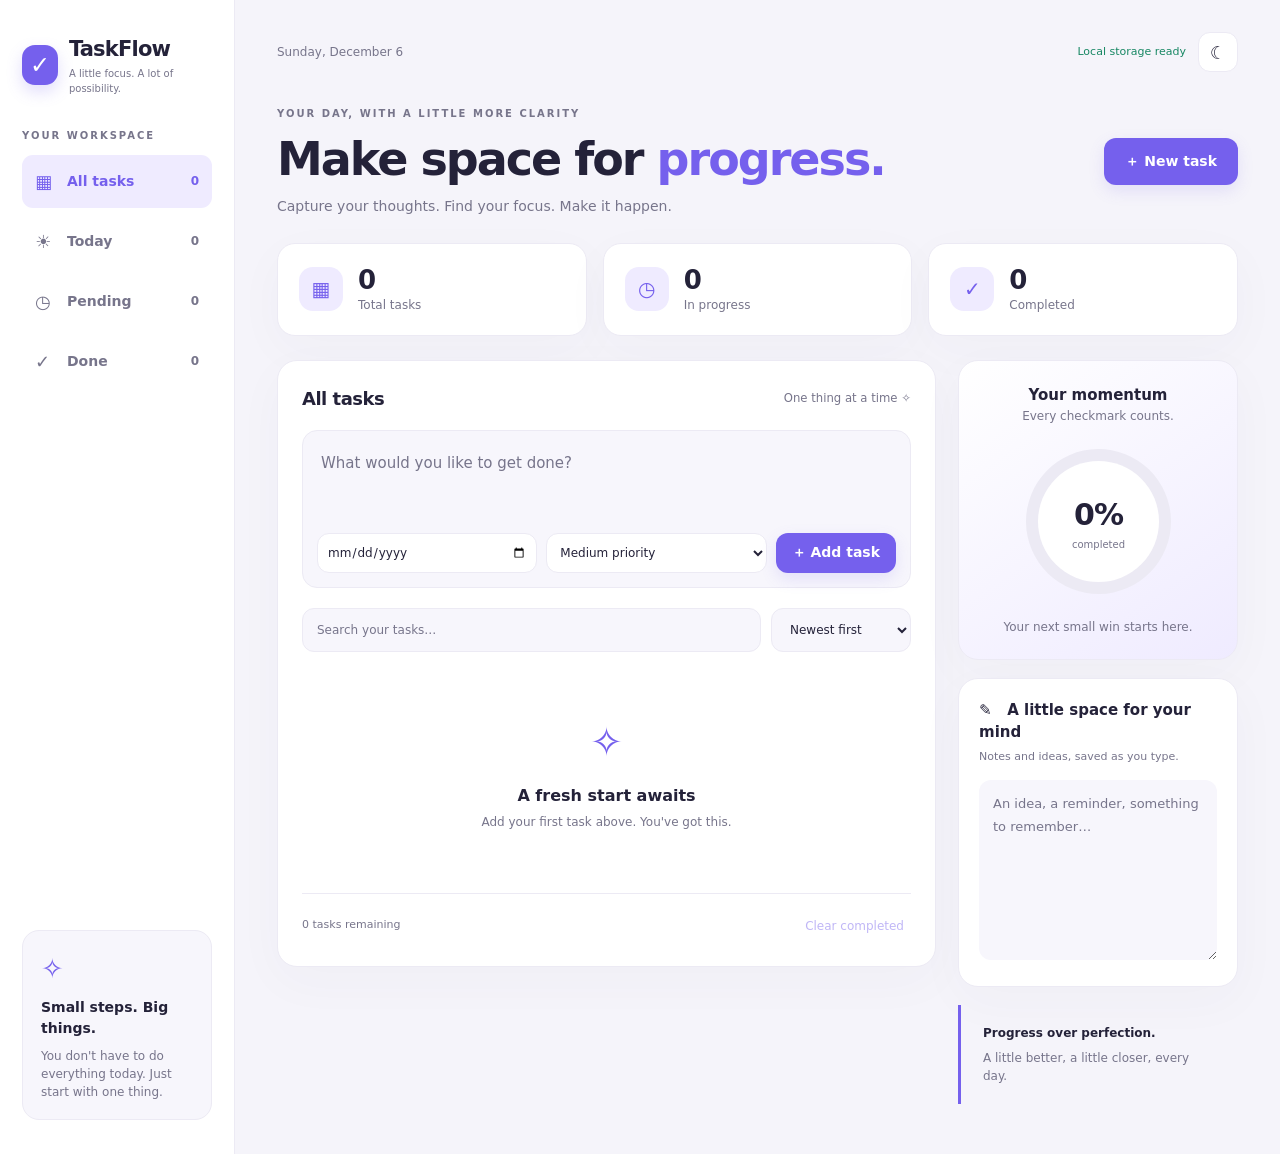
==== commit 48baf77b: "Update print statement from 'Hello' to 'Goodbye'" ====
--- a/index.html
+++ b/index.html
@@ -2,1178 +2,1214 @@
 <html lang="en" data-theme="light">
 <head>
 <meta charset="UTF-8">
-<meta name="viewport" content="width=device-width, initial-scale=1.0">
-<title>TaskFlow Pro — Premium To-Do App</title>
-<link rel="preconnect" href="https://fonts.googleapis.com">
-<link rel="preconnect" href="https://fonts.gstatic.com" crossorigin>
-<link href="https://fonts.googleapis.com/css2?family=Inter:wght@300;400;500;600;700;800&display=swap" rel="stylesheet">
+<meta name="viewport" content="width=device-width, initial-scale=1">
+<meta name="theme-color" content="#7560ed">
+<title>TaskFlow — Make room for what matters</title>
+
 <style>
-/* ================================================
-   TASKFLOW PRO — Premium To-Do App Styles
-   ================================================ */
-
 :root {
-    --bg-gradient-1: #667eea;
-    --bg-gradient-2: #764ba2;
-    --bg-gradient-3: #f093fb;
-    --bg-gradient-4: #4facfe;
-    --card-bg: rgba(255, 255, 255, 0.72);
-    --card-border: rgba(255, 255, 255, 0.45);
-    --card-shadow: 0 8px 32px rgba(31, 38, 135, 0.15);
-    --input-bg: rgba(255, 255, 255, 0.6);
-    --input-border: rgba(200, 200, 220, 0.5);
-    --input-focus: #6366f1;
-    --text-primary: #1e293b;
-    --text-secondary: #64748b;
-    --text-tertiary: #94a3b8;
-    --accent: #6366f1;
-    --accent-light: #818cf8;
-    --accent-glow: rgba(99, 102, 241, 0.4);
-    --task-bg: rgba(255, 255, 255, 0.5);
-    --task-hover: rgba(255, 255, 255, 0.75);
-    --task-border: rgba(0, 0, 0, 0.06);
-    --priority-high: #ef4444;
-    --priority-high-bg: rgba(239, 68, 68, 0.1);
-    --priority-medium: #f59e0b;
-    --priority-medium-bg: rgba(245, 158, 11, 0.1);
-    --priority-low: #22c55e;
-    --priority-low-bg: rgba(34, 197, 94, 0.1);
-    --danger: #ef4444;
-    --danger-bg: rgba(239, 68, 68, 0.1);
-    --filter-bg: rgba(0, 0, 0, 0.04);
-    --filter-active: #6366f1;
-    --scrollbar-thumb: rgba(0, 0, 0, 0.15);
-    --progress-bg: rgba(0, 0, 0, 0.08);
-    --overlay: rgba(255, 255, 255, 0.1);
-    --transition-speed: 0.3s;
-    --transition-bounce: cubic-bezier(0.34, 1.56, 0.64, 1);
-    --transition-smooth: cubic-bezier(0.4, 0, 0.2, 1);
+  color-scheme: light;
+  --bg: #f5f4fa;
+  --panel: #ffffff;
+  --soft: #f7f6fc;
+  --text: #242239;
+  --muted: #77758b;
+  --line: #eceaf4;
+  --accent: #7560ed;
+  --accent-soft: #efebff;
+  --green: #178763;
+  --red: #c74462;
+  --shadow: 0 14px 50px #38305c08;
 }
 
 [data-theme="dark"] {
-    --bg-gradient-1: #1a1a3e;
-    --bg-gradient-2: #2d1b69;
-    --bg-gradient-3: #6b21a8;
-    --bg-gradient-4: #1e40af;
-    --card-bg: rgba(30, 41, 59, 0.72);
-    --card-border: rgba(255, 255, 255, 0.08);
-    --card-shadow: 0 8px 32px rgba(0, 0, 0, 0.3);
-    --input-bg: rgba(255, 255, 255, 0.06);
-    --input-border: rgba(255, 255, 255, 0.1);
-    --input-focus: #818cf8;
-    --text-primary: #f1f5f9;
-    --text-secondary: #94a3b8;
-    --text-tertiary: #64748b;
-    --accent: #818cf8;
-    --accent-light: #a5b4fc;
-    --accent-glow: rgba(129, 140, 248, 0.3);
-    --task-bg: rgba(255, 255, 255, 0.04);
-    --task-hover: rgba(255, 255, 255, 0.08);
-    --task-border: rgba(255, 255, 255, 0.06);
-    --priority-high-bg: rgba(239, 68, 68, 0.15);
-    --priority-medium-bg: rgba(245, 158, 11, 0.15);
-    --priority-low-bg: rgba(34, 197, 94, 0.15);
-    --danger-bg: rgba(239, 68, 68, 0.15);
-    --filter-bg: rgba(255, 255, 255, 0.05);
-    --filter-active: #818cf8;
-    --scrollbar-thumb: rgba(255, 255, 255, 0.15);
-    --progress-bg: rgba(255, 255, 255, 0.08);
-    --overlay: rgba(0, 0, 0, 0.2);
-}
-
-*, *::before, *::after { margin: 0; padding: 0; box-sizing: border-box; }
-html { scroll-behavior: smooth; }
+  color-scheme: dark;
+  --bg: #11111b;
+  --panel: #1c1c2b;
+  --soft: #242436;
+  --text: #f1efff;
+  --muted: #aaa7c0;
+  --line: #303047;
+  --accent: #ac9bff;
+  --accent-soft: #332c50;
+  --green: #6ee7b7;
+  --red: #ff94aa;
+  --shadow: 0 14px 50px #00000020;
+}
+
+* { box-sizing: border-box; }
+
 body {
-    font-family: 'Inter', -apple-system, BlinkMacSystemFont, sans-serif;
-    color: var(--text-primary);
-    min-height: 100vh;
-    overflow-x: hidden;
-    transition: color var(--transition-speed) var(--transition-smooth);
-    -webkit-font-smoothing: antialiased;
-    -moz-osx-font-smoothing: grayscale;
-}
-
-::-webkit-scrollbar { width: 6px; }
-::-webkit-scrollbar-track { background: transparent; }
-::-webkit-scrollbar-thumb { background: var(--scrollbar-thumb); border-radius: 3px; }
-
-.bg-animation {
-    position: fixed; top: 0; left: 0; width: 100%; height: 100%; z-index: -1;
-    background: linear-gradient(135deg, var(--bg-gradient-1), var(--bg-gradient-2));
-    transition: background 0.8s var(--transition-smooth);
-    overflow: hidden;
-}
-.blob { position: absolute; border-radius: 50%; filter: blur(80px); opacity: 0.5; will-change: transform; }
-.blob-1 { width: 500px; height: 500px; background: var(--bg-gradient-3); top: -15%; left: -10%; animation: blobFloat1 25s ease-in-out infinite; }
-.blob-2 { width: 400px; height: 400px; background: var(--bg-gradient-4); top: 50%; right: -10%; animation: blobFloat2 30s ease-in-out infinite; }
-.blob-3 { width: 350px; height: 350px; background: var(--bg-gradient-1); bottom: -10%; left: 30%; animation: blobFloat3 20s ease-in-out infinite; }
-.blob-4 { width: 250px; height: 250px; background: var(--bg-gradient-3); top: 40%; left: 10%; animation: blobFloat4 22s ease-in-out infinite; opacity: 0.3; }
-
-@keyframes blobFloat1 { 0%,100% { transform: translate(0,0) scale(1) rotate(0deg); } 25% { transform: translate(120px,80px) scale(1.1) rotate(90deg); } 50% { transform: translate(-60px,160px) scale(0.9) rotate(180deg); } 75% { transform: translate(100px,-40px) scale(1.05) rotate(270deg); } }
-@keyframes blobFloat2 { 0%,100% { transform: translate(0,0) scale(1); } 33% { transform: translate(-100px,-80px) scale(1.15); } 66% { transform: translate(60px,100px) scale(0.85); } }
-@keyframes blobFloat3 { 0%,100% { transform: translate(0,0) scale(1); } 25% { transform: translate(80px,-60px) scale(1.1); } 50% { transform: translate(-100px,-30px) scale(0.95); } 75% { transform: translate(40px,60px) scale(1.08); } }
-@keyframes blobFloat4 { 0%,100% { transform: translate(0,0) scale(1); } 50% { transform: translate(100px,-100px) scale(1.2); } }
-
-#confetti-canvas { position: fixed; top: 0; left: 0; width: 100%; height: 100%; pointer-events: none; z-index: 9999; display: none; }
-
-.app { max-width: 680px; margin: 0 auto; padding: 24px 20px 100px; min-height: 100vh; }
-
-.header { display: flex; align-items: center; justify-content: space-between; margin-bottom: 20px; padding: 0 4px; }
-.header-left { display: flex; align-items: center; }
-.logo { display: flex; align-items: center; gap: 12px; }
-.logo-icon {
-    width: 44px; height: 44px; border-radius: 14px; background: var(--accent);
-    display: flex; align-items: center; justify-content: center; color: white;
-    box-shadow: 0 4px 15px var(--accent-glow);
-    transition: transform 0.3s var(--transition-bounce), box-shadow 0.3s var(--transition-smooth);
-}
-.logo-icon:hover { transform: rotate(-10deg) scale(1.1); }
-.logo h1 { font-size: 1.65rem; font-weight: 800; letter-spacing: -0.5px; color: var(--text-primary); transition: color var(--transition-speed) var(--transition-smooth); }
-.logo h1 span { background: linear-gradient(135deg, var(--accent), var(--accent-light)); -webkit-background-clip: text; -webkit-text-fill-color: transparent; background-clip: text; }
-.header-right { display: flex; align-items: center; gap: 8px; }
+  margin: 0;
+  background: var(--bg);
+  color: var(--text);
+  font-family: Inter, ui-sans-serif, system-ui, -apple-system,
+               BlinkMacSystemFont, "Segoe UI", sans-serif;
+  font-size: 14px;
+  line-height: 1.5;
+}
+
+button, input, textarea, select { font: inherit; }
+
+button {
+  cursor: pointer;
+  border: 0;
+  transition: transform .18s, background .18s;
+}
+
+button:hover { transform: translateY(-1px); }
+button:active { transform: translateY(0); }
+button:disabled { opacity: .45; cursor: default; transform: none; }
+
+:focus-visible {
+  outline: 3px solid var(--accent);
+  outline-offset: 3px;
+}
+
+input, select, textarea {
+  width: 100%;
+  min-width: 0;
+  border: 1px solid var(--line);
+  border-radius: 12px;
+  padding: 12px 14px;
+  color: var(--text);
+  background: var(--soft);
+}
+
+input::placeholder, textarea::placeholder { color: var(--muted); }
+textarea { resize: vertical; }
+h1, h2, h3, p { margin: 0; }
+button, a { -webkit-tap-highlight-color: transparent; }
+[hidden] { display: none !important; }
+
+.app {
+  display: grid;
+  grid-template-columns: 235px minmax(0, 1fr);
+  min-height: 100vh;
+}
+
+.sidebar {
+  padding: 34px 22px;
+  border-right: 1px solid var(--line);
+  background: var(--panel);
+  display: flex;
+  flex-direction: column;
+  gap: 32px;
+}
+
+.brand { display: flex; align-items: center; gap: 11px; }
+
+.brand-icon {
+  display: grid;
+  place-items: center;
+  width: 40px;
+  height: 40px;
+  color: white;
+  background: #7560ed;
+  border-radius: 13px;
+  font-size: 24px;
+  box-shadow: 0 7px 16px #7560ed35;
+}
+
+.brand strong { font-size: 21px; letter-spacing: -.8px; }
+.brand small { display: block; color: var(--muted); font-size: 10px; }
+
+.eyebrow {
+  color: var(--muted);
+  font-size: 10px;
+  text-transform: uppercase;
+  letter-spacing: 2px;
+  font-weight: 700;
+  margin-bottom: 12px;
+}
+
+nav { display: grid; gap: 7px; }
+
+.nav-btn {
+  display: flex;
+  align-items: center;
+  gap: 10px;
+  width: 100%;
+  padding: 13px;
+  background: transparent;
+  color: var(--muted);
+  border-radius: 11px;
+  text-align: left;
+  font-weight: 600;
+}
+
+.nav-btn.active {
+  background: var(--accent-soft);
+  color: var(--accent);
+}
+
+.nav-btn span:first-child { font-size: 18px; width: 22px; }
+.nav-btn b { margin-left: auto; font-size: 12px; }
+
+.side-note {
+  padding: 18px;
+  background: var(--soft);
+  border: 1px solid var(--line);
+  border-radius: 17px;
+  margin-top: auto;
+}
+
+.side-note .sparkle { font-size: 27px; color: var(--accent); }
+.side-note h3 { font-size: 14px; margin: 8px 0; }
+.side-note p { color: var(--muted); font-size: 12px; }
+
+main {
+  max-width: 1390px;
+  width: 100%;
+  margin: auto;
+  padding: 32px 42px 50px;
+}
+
+.topbar {
+  display: flex;
+  align-items: center;
+  justify-content: space-between;
+  gap: 15px;
+  margin-bottom: 34px;
+}
+
+.topbar p { color: var(--muted); font-size: 12px; }
+.top-actions { display: flex; align-items: center; gap: 12px; }
+
+.save-state {
+  color: var(--green);
+  font-size: 11px;
+  max-width: 250px;
+}
+
+.save-state.error { color: var(--red); }
 
 .icon-btn {
-    width: 42px; height: 42px; border: none; border-radius: 12px; background: var(--card-bg);
-    backdrop-filter: blur(12px); -webkit-backdrop-filter: blur(12px); color: var(--text-secondary);
-    cursor: pointer; display: flex; align-items: center; justify-content: center;
-    transition: all var(--transition-speed) var(--transition-smooth); border: 1px solid var(--card-border);
-    position: relative; overflow: hidden;
-}
-.icon-btn::after { content: ''; position: absolute; inset: 0; background: var(--accent); opacity: 0; transition: opacity 0.3s; border-radius: inherit; }
-.icon-btn:hover { color: var(--accent); transform: translateY(-2px); box-shadow: 0 4px 12px var(--accent-glow); }
-.icon-btn:active { transform: translateY(0) scale(0.95); }
-.icon-btn .hidden { display: none; }
-
-.progress-section {
-    background: var(--card-bg); backdrop-filter: blur(20px); -webkit-backdrop-filter: blur(20px);
-    border: 1px solid var(--card-border); border-radius: 16px; padding: 16px 20px; margin-bottom: 16px;
-    transition: all var(--transition-speed) var(--transition-smooth);
-}
-.progress-info { display: flex; justify-content: space-between; align-items: center; margin-bottom: 10px; }
-.progress-text { font-size: 0.875rem; font-weight: 500; color: var(--text-secondary); transition: color var(--transition-speed); }
-.progress-percent { font-size: 0.875rem; font-weight: 700; color: var(--accent); transition: color var(--transition-speed); }
-.progress-bar { width: 100%; height: 6px; background: var(--progress-bg); border-radius: 3px; overflow: hidden; position: relative; }
-.progress-fill { height: 100%; background: linear-gradient(90deg, var(--accent), var(--accent-light)); border-radius: 3px; width: 0%; transition: width 0.6s var(--transition-smooth); position: relative; }
-.progress-fill::after { content: ''; position: absolute; top: 0; left: 0; right: 0; bottom: 0; background: linear-gradient(90deg, transparent, rgba(255,255,255,0.3), transparent); animation: shimmer 2s infinite; }
-@keyframes shimmer { 0% { transform: translateX(-100%); } 100% { transform: translateX(100%); } }
-
-.card {
-    background: var(--card-bg); backdrop-filter: blur(20px); -webkit-backdrop-filter: blur(20px);
-    border: 1px solid var(--card-border); border-radius: 24px; padding: 24px; box-shadow: var(--card-shadow);
-    transition: all var(--transition-speed) var(--transition-smooth);
-}
-
-.search-wrapper { position: relative; margin-bottom: 16px; }
-.search-icon { position: absolute; left: 14px; top: 50%; transform: translateY(-50%); color: var(--text-tertiary); transition: color var(--transition-speed); pointer-events: none; }
-.search-input {
-    width: 100%; padding: 12px 16px 12px 42px; border: 1.5px solid var(--input-border); border-radius: 14px;
-    background: var(--input-bg); color: var(--text-primary); font-family: inherit; font-size: 0.9rem; font-weight: 400;
-    outline: none; transition: all var(--transition-speed) var(--transition-smooth);
-}
-.search-input:focus { border-color: var(--input-focus); box-shadow: 0 0 0 4px var(--accent-glow); background: var(--task-hover); }
-.search-input::placeholder { color: var(--text-tertiary); }
-
-.add-section { margin-bottom: 20px; }
-.input-main { display: flex; gap: 10px; margin-bottom: 12px; }
-.task-input {
-    flex: 1; padding: 14px 18px; border: 2px solid var(--input-border); border-radius: 16px;
-    background: var(--input-bg); color: var(--text-primary); font-family: inherit; font-size: 0.95rem; font-weight: 500;
-    outline: none; transition: all var(--transition-speed) var(--transition-smooth);
-}
-.task-input:focus { border-color: var(--input-focus); box-shadow: 0 0 0 4px var(--accent-glow); background: var(--task-hover); }
-.task-input::placeholder { color: var(--text-tertiary); font-weight: 400; }
-.add-btn {
-    width: 52px; height: 52px; border: none; border-radius: 16px;
-    background: linear-gradient(135deg, var(--accent), var(--accent-light)); color: white; cursor: pointer;
-    display: flex; align-items: center; justify-content: center;
-    transition: all var(--transition-speed) var(--transition-bounce); box-shadow: 0 4px 15px var(--accent-glow); flex-shrink: 0;
-}
-.add-btn:hover { transform: translateY(-2px) scale(1.05); box-shadow: 0 6px 20px var(--accent-glow); }
-.add-btn:active { transform: translateY(0) scale(0.95); }
-
-.input-options { display: flex; align-items: center; gap: 12px; flex-wrap: wrap; }
-.date-picker {
-    display: flex; align-items: center; gap: 8px; padding: 8px 14px; border-radius: 10px; background: var(--filter-bg);
-    cursor: pointer; transition: all var(--transition-speed); color: var(--text-secondary); font-size: 0.82rem; font-weight: 500;
-    border: 1px solid transparent; position: relative;
-}
-.date-picker:hover { background: var(--task-hover); border-color: var(--input-border); }
-.date-picker input[type="date"] { position: absolute; opacity: 0; width: 0; height: 0; pointer-events: none; }
-.date-label { white-space: nowrap; }
-.date-picker.has-date { background: rgba(99, 102, 241, 0.1); color: var(--accent); border-color: rgba(99, 102, 241, 0.2); }
-
-.priority-group { display: flex; gap: 4px; background: var(--filter-bg); padding: 4px; border-radius: 10px; }
-.priority-btn {
-    padding: 6px 14px; border: none; border-radius: 8px; font-family: inherit; font-size: 0.78rem; font-weight: 600;
-    cursor: pointer; transition: all var(--transition-speed) var(--transition-smooth); background: transparent;
-    color: var(--text-tertiary); text-transform: uppercase; letter-spacing: 0.5px;
-}
-.priority-btn:hover { color: var(--text-primary); }
-.priority-btn.low.active { background: var(--priority-low-bg); color: var(--priority-low); }
-.priority-btn.medium.active { background: var(--priority-medium-bg); color: var(--priority-medium); }
-.priority-btn.high.active { background: var(--priority-high-bg); color: var(--priority-high); }
-
-.filters { display: flex; align-items: center; justify-content: space-between; margin-bottom: 16px; gap: 10px; flex-wrap: wrap; }
-.filter-tabs { display: flex; background: var(--filter-bg); border-radius: 12px; padding: 4px; position: relative; }
-.filter-btn {
-    padding: 8px 18px; border: none; border-radius: 10px; background: transparent; color: var(--text-secondary);
-    font-family: inherit; font-size: 0.82rem; font-weight: 600; cursor: pointer;
-    transition: all var(--transition-speed) var(--transition-smooth); position: relative; z-index: 1;
-}
-.filter-btn:hover { color: var(--text-primary); }
-.filter-btn.active { color: white; }
-.filter-indicator {
-    position: absolute; top: 4px; left: 4px; height: calc(100% - 8px); background: var(--accent); border-radius: 10px;
-    transition: all 0.35s var(--transition-smooth); z-index: 0; box-shadow: 0 2px 8px var(--accent-glow);
-}
-.clear-btn {
-    display: flex; align-items: center; gap: 6px; padding: 8px 14px; border: none; border-radius: 10px;
-    background: var(--danger-bg); color: var(--danger); font-family: inherit; font-size: 0.8rem; font-weight: 600;
-    cursor: pointer; transition: all var(--transition-speed) var(--transition-smooth); white-space: nowrap;
-}
-.clear-btn:hover { background: var(--danger); color: white; transform: translateY(-1px); }
-.clear-btn:active { transform: translateY(0) scale(0.97); }
-
-.task-list { display: flex; flex-direction: column; gap: 8px; max-height: 55vh; overflow-y: auto; padding-right: 4px; }
-
-.task-item {
-    display: flex; align-items: center; gap: 12px; padding: 14px 16px; background: var(--task-bg);
-    border: 1px solid var(--task-border); border-radius: 14px; cursor: default;
-    transition: all var(--transition-speed) var(--transition-smooth); animation: taskSlideIn 0.35s var(--transition-smooth) both;
-    position: relative;
-}
-.task-item:hover { background: var(--task-hover); transform: translateY(-1px); box-shadow: 0 4px 12px rgba(0, 0, 0, 0.06); }
-.task-item.completed { opacity: 0.6; }
-.task-item.completed:hover { opacity: 0.8; }
-.task-item.removing { animation: taskSlideOut 0.3s var(--transition-smooth) forwards; }
-.task-item.dragging { opacity: 0.5; transform: scale(1.02) rotate(1deg); box-shadow: 0 8px 25px rgba(0, 0, 0, 0.15); z-index: 100; }
-.task-item.drag-over { border-color: var(--accent); box-shadow: 0 0 0 2px var(--accent-glow); }
-
-@keyframes taskSlideIn { from { opacity: 0; transform: translateX(-20px) scale(0.98); } to { opacity: 1; transform: translateX(0) scale(1); } }
-@keyframes taskSlideOut { to { opacity: 0; transform: translateX(30px) scale(0.95); max-height: 0; padding-top: 0; padding-bottom: 0; margin-bottom: 0; border-width: 0; overflow: hidden; } }
-
-.drag-handle { cursor: grab; color: var(--text-tertiary); padding: 4px 2px; border-radius: 4px; display: flex; align-items: center; opacity: 0.4; transition: all var(--transition-speed); flex-shrink: 0; }
-.drag-handle:hover { opacity: 1; color: var(--accent); }
-.drag-handle:active { cursor: grabbing; }
-
-.custom-checkbox { position: relative; width: 24px; height: 24px; flex-shrink: 0; cursor: pointer; }
-.custom-checkbox input[type="checkbox"] { position: absolute; opacity: 0; width: 100%; height: 100%; cursor: pointer; z-index: 2; margin: 0; }
-.checkmark { position: absolute; inset: 0; border: 2px solid var(--input-border); border-radius: 8px; display: flex; align-items: center; justify-content: center; transition: all 0.25s var(--transition-smooth); background: transparent; }
-.checkmark svg { width: 14px; height: 14px; opacity: 0; transform: scale(0); transition: all 0.2s var(--transition-bounce); stroke: white; stroke-width: 3; }
-.custom-checkbox input:checked ~ .checkmark { background: var(--accent); border-color: var(--accent); animation: checkPop 0.4s var(--transition-bounce); }
-.custom-checkbox input:checked ~ .checkmark svg { opacity: 1; transform: scale(1); }
-.custom-checkbox:hover .checkmark { border-color: var(--accent); box-shadow: 0 0 0 3px var(--accent-glow); }
-@keyframes checkPop { 0% { transform: scale(1); } 30% { transform: scale(1.25); } 60% { transform: scale(0.92); } 100% { transform: scale(1); } }
-
-.task-content { flex: 1; min-width: 0; display: flex; flex-direction: column; gap: 4px; }
-.task-text { font-size: 0.92rem; font-weight: 500; color: var(--text-primary); position: relative; display: inline; word-break: break-word; transition: color var(--transition-speed); }
-.task-text-inner { position: relative; display: inline; }
-.task-text-inner::after { content: ''; position: absolute; left: 0; top: 50%; width: 0; height: 2px; background: var(--text-tertiary); transition: width 0.4s var(--transition-smooth); }
-.task-item.completed .task-text-inner::after { width: 100%; }
-.task-item.completed .task-text { color: var(--text-tertiary); }
-
-.task-meta { display: flex; align-items: center; gap: 8px; flex-wrap: wrap; }
-.priority-badge { font-size: 0.68rem; font-weight: 700; padding: 2px 8px; border-radius: 6px; text-transform: uppercase; letter-spacing: 0.5px; }
-.priority-badge.high { background: var(--priority-high-bg); color: var(--priority-high); }
-.priority-badge.medium { background: var(--priority-medium-bg); color: var(--priority-medium); }
-.priority-badge.low { background: var(--priority-low-bg); color: var(--priority-low); }
-.due-date-badge { font-size: 0.72rem; font-weight: 500; color: var(--text-tertiary); display: flex; align-items: center; gap: 4px; }
-.due-date-badge.overdue { color: var(--priority-high); font-weight: 600; }
-.due-date-badge.today { color: var(--priority-medium); font-weight: 600; }
-
-.task-actions { display: flex; gap: 4px; opacity: 0; transition: opacity var(--transition-speed); flex-shrink: 0; }
-.task-item:hover .task-actions { opacity: 1; }
-.action-btn { width: 32px; height: 32px; border: none; border-radius: 8px; background: transparent; color: var(--text-tertiary); cursor: pointer; display: flex; align-items: center; justify-content: center; transition: all var(--transition-speed) var(--transition-smooth); }
-.action-btn:hover { transform: scale(1.1); }
-.action-btn.edit-btn:hover { background: rgba(99, 102, 241, 0.1); color: var(--accent); }
-.action-btn.delete-btn:hover { background: var(--danger-bg); color: var(--danger); }
-.action-btn:active { transform: scale(0.9); }
-
-.edit-input {
-    flex: 1; padding: 6px 10px; border: 2px solid var(--accent); border-radius: 8px; background: var(--input-bg);
-    color: var(--text-primary); font-family: inherit; font-size: 0.92rem; font-weight: 500; outline: none;
-    box-shadow: 0 0 0 3px var(--accent-glow); min-width: 0;
-}
-
-.empty-state { display: none; flex-direction: column; align-items: center; justify-content: center; padding: 40px 20px; text-align: center; animation: fadeIn 0.5s ease; }
-.empty-state.visible { display: flex; }
-.empty-illustration { color: var(--text-tertiary); margin-bottom: 16px; opacity: 0.6; }
-.empty-state h3 { font-size: 1.15rem; font-weight: 700; color: var(--text-secondary); margin-bottom: 6px; }
-.empty-state p { font-size: 0.88rem; color: var(--text-tertiary); }
-@keyframes fadeIn { from { opacity: 0; transform: translateY(10px); } to { opacity: 1; transform: translateY(0); } }
-
-.fab {
-    display: none; position: fixed; bottom: 28px; right: 28px; width: 60px; height: 60px; border: none; border-radius: 20px;
-    background: linear-gradient(135deg, var(--accent), var(--accent-light)); color: white; cursor: pointer;
-    align-items: center; justify-content: center; box-shadow: 0 6px 20px var(--accent-glow);
-    transition: all var(--transition-speed) var(--transition-bounce); z-index: 1000;
-}
-.fab:hover { transform: translateY(-3px) scale(1.08); box-shadow: 0 8px 30px var(--accent-glow); }
-.fab:active { transform: translateY(0) scale(0.95); }
-
-.footer { text-align: center; padding: 24px 0; color: rgba(255, 255, 255, 0.5); font-size: 0.82rem; font-weight: 500; }
-[data-theme="dark"] .footer { color: rgba(255, 255, 255, 0.3); }
-
-@media (max-width: 640px) {
-    .app { padding: 16px 12px 120px; }
-    .card { border-radius: 20px; padding: 18px 14px; }
-    .logo h1 { font-size: 1.35rem; }
-    .logo-icon { width: 38px; height: 38px; border-radius: 12px; }
-    .input-main { flex-direction: column; }
-    .add-btn { width: 100%; height: 46px; border-radius: 12px; }
-    .input-options { flex-direction: column; align-items: stretch; }
-    .priority-group { justify-content: center; }
-    .filters { flex-direction: column; align-items: stretch; }
-    .filter-tabs { justify-content: center; }
-    .clear-btn { justify-content: center; }
-    .task-actions { opacity: 1; }
-    .fab { display: flex; }
-    .task-list { max-height: 45vh; }
-    .progress-section { border-radius: 14px; }
-    .blob-1 { width: 300px; height: 300px; }
-    .blob-2 { width: 250px; height: 250px; }
-    .blob-3 { width: 200px; height: 200px; }
-    .blob-4 { width: 150px; height: 150px; }
-}
-@media (max-width: 380px) {
-    .filter-btn { padding: 7px 12px; font-size: 0.76rem; }
-    .priority-btn { padding: 5px 10px; font-size: 0.72rem; }
-}
-
-.hidden { display: none !important; }
-:focus-visible { outline: 2px solid var(--accent); outline-offset: 2px; }
-.no-select { user-select: none; -webkit-user-select: none; }
-
-@keyframes shake {
-    0%, 100% { transform: translateX(0); }
-    25% { transform: translateX(-6px); }
-    50% { transform: translateX(6px); }
-    75% { transform: translateX(-4px); }
-}
-.shake { animation: shake 0.35s ease; border-color: var(--priority-high) !important; }
+  background: var(--panel);
+  border: 1px solid var(--line);
+  color: var(--text);
+  border-radius: 12px;
+  width: 40px;
+  height: 40px;
+  font-size: 18px;
+}
+
+.hero {
+  display: flex;
+  align-items: center;
+  justify-content: space-between;
+  gap: 20px;
+  margin-bottom: 26px;
+}
+
+.hero h1 {
+  font-size: clamp(30px, 4vw, 46px);
+  letter-spacing: -2px;
+  line-height: 1.15;
+  margin-bottom: 10px;
+}
+
+.hero h1 span { color: var(--accent); }
+.hero p { color: var(--muted); }
+
+.primary {
+  background: #7560ed;
+  color: white;
+  border-radius: 12px;
+  padding: 13px 21px;
+  font-weight: 650;
+  white-space: nowrap;
+  box-shadow: 0 6px 16px #7560ed25;
+}
+
+.primary:hover { background: #644ed9; }
+
+.stats {
+  display: grid;
+  grid-template-columns: repeat(3, 1fr);
+  gap: 16px;
+  margin-bottom: 24px;
+}
+
+.stat {
+  display: flex;
+  align-items: center;
+  gap: 15px;
+  background: var(--panel);
+  border: 1px solid var(--line);
+  padding: 21px;
+  border-radius: 18px;
+  box-shadow: var(--shadow);
+}
+
+.stat-icon {
+  width: 44px;
+  height: 44px;
+  border-radius: 14px;
+  display: grid;
+  place-items: center;
+  font-size: 20px;
+  background: var(--accent-soft);
+  color: var(--accent);
+}
+
+.stat strong { font-size: 26px; line-height: 1.2; }
+.stat p { font-size: 12px; color: var(--muted); }
+
+.workspace {
+  display: grid;
+  grid-template-columns: minmax(0, 1fr) 280px;
+  gap: 22px;
+  align-items: start;
+}
+
+.panel {
+  background: var(--panel);
+  border: 1px solid var(--line);
+  border-radius: 20px;
+  box-shadow: var(--shadow);
+}
+
+.task-panel { padding: 24px; }
+
+.panel-heading {
+  display: flex;
+  align-items: center;
+  justify-content: space-between;
+  gap: 12px;
+  margin-bottom: 18px;
+}
+
+.panel-heading h2 { font-size: 18px; letter-spacing: -.5px; }
+.panel-heading small { color: var(--muted); }
+
+.composer {
+  background: var(--soft);
+  border: 1px solid var(--line);
+  padding: 14px;
+  border-radius: 15px;
+  margin-bottom: 20px;
+}
+
+.composer > input {
+  background: transparent;
+  border: 0;
+  padding: 7px 4px 16px;
+  font-size: 15px;
+}
+
+.composer-bottom {
+  display: grid;
+  grid-template-columns: 1fr 1fr auto;
+  gap: 9px;
+}
+
+.composer-bottom input,
+.composer-bottom select {
+  background: var(--panel);
+  font-size: 12px;
+  padding: 9px;
+}
+
+.composer-bottom .primary { padding: 9px 16px; }
+
+.search-row {
+  display: grid;
+  grid-template-columns: minmax(0, 1fr) 140px;
+  gap: 10px;
+  margin-bottom: 18px;
+}
+
+.search-row input, .search-row select { font-size: 12px; }
+
+.task-list { display: grid; gap: 10px; }
+
+.task {
+  display: flex;
+  align-items: flex-start;
+  gap: 12px;
+  padding: 16px 12px;
+  border: 1px solid var(--line);
+  border-radius: 14px;
+  animation: appear .22s ease both;
+}
+
+.task:hover { background: var(--soft); }
+
+.task-check {
+  width: 20px;
+  height: 20px;
+  margin: 3px 0 0;
+  flex-shrink: 0;
+  accent-color: #7560ed;
+  cursor: pointer;
+}
+
+.task-body { flex: 1; min-width: 0; }
+.task-title { font-weight: 600; overflow-wrap: anywhere; }
+.task.done .task-title { text-decoration: line-through; color: var(--muted); }
+
+.task-meta {
+  display: flex;
+  align-items: center;
+  flex-wrap: wrap;
+  gap: 7px;
+  margin-top: 9px;
+}
+
+.tag {
+  font-size: 10px;
+  font-weight: 650;
+  border-radius: 6px;
+  padding: 3px 7px;
+  background: var(--soft);
+  color: var(--muted);
+}
+
+.tag.high { color: #bc3654; background: #ffe9ee; }
+.tag.medium { color: #93620b; background: #fff3d7; }
+.tag.low { color: #157854; background: #e3f7ed; }
+.tag.overdue { color: var(--red); background: var(--soft); }
+
+.task-actions { display: flex; gap: 3px; }
+
+.task-actions button {
+  color: var(--muted);
+  background: transparent;
+  border-radius: 8px;
+  width: 32px;
+  height: 32px;
+}
+
+.task-actions button:hover {
+  background: var(--accent-soft);
+  color: var(--accent);
+}
+
+.empty { padding: 42px 12px; text-align: center; }
+.empty .empty-icon { font-size: 40px; color: var(--accent); }
+.empty h3 { font-size: 16px; margin: 12px 0 5px; }
+.empty p { color: var(--muted); font-size: 12px; }
+
+.list-footer {
+  display: flex;
+  justify-content: space-between;
+  align-items: center;
+  gap: 12px;
+  border-top: 1px solid var(--line);
+  margin-top: 20px;
+  padding-top: 16px;
+  font-size: 11px;
+  color: var(--muted);
+}
+
+.text-btn {
+  color: var(--accent);
+  background: transparent;
+  padding: 7px;
+  font-size: 12px;
+}
+
+.right-column { display: grid; gap: 18px; }
+
+.progress-card {
+  text-align: center;
+  padding: 23px 20px;
+  background: linear-gradient(145deg, var(--panel), var(--accent-soft));
+}
+
+.progress-card h2 { font-size: 15px; }
+.progress-card p { font-size: 12px; color: var(--muted); }
+
+.ring {
+  --progress: 0%;
+  width: 145px;
+  height: 145px;
+  border-radius: 50%;
+  margin: 24px auto;
+  background: conic-gradient(#8871f5 var(--progress), var(--line) 0);
+  display: grid;
+  place-items: center;
+  transform: rotate(-12deg);
+}
+
+.ring-inner {
+  width: 121px;
+  height: 121px;
+  border-radius: 50%;
+  background: var(--panel);
+  display: flex;
+  flex-direction: column;
+  justify-content: center;
+  transform: rotate(12deg);
+}
+
+.ring strong { font-size: 30px; letter-spacing: -1px; }
+.ring small { color: var(--muted); font-size: 10px; }
+
+.notes { padding: 20px; }
+.notes h2 { font-size: 15px; margin-bottom: 5px; }
+.notes p { color: var(--muted); font-size: 11px; margin-bottom: 15px; }
+
+.notes textarea {
+  min-height: 180px;
+  line-height: 1.8;
+  border: 0;
+  font-size: 13px;
+}
+
+.quote {
+  padding: 19px 22px;
+  border-left: 3px solid var(--accent);
+  color: var(--muted);
+  font-size: 12px;
+}
+
+.quote strong { display: block; color: var(--text); margin-bottom: 7px; }
+
+dialog {
+  width: min(440px, calc(100% - 32px));
+  padding: 26px;
+  background: var(--panel);
+  color: var(--text);
+  border: 1px solid var(--line);
+  border-radius: 22px;
+  box-shadow: 0 24px 100px #0004;
+}
+
+dialog::backdrop { background: #11112588; backdrop-filter: blur(5px); }
+dialog h2 { margin-bottom: 20px; }
+dialog label { display: block; margin-bottom: 15px; font-size: 12px; }
+dialog label input, dialog label select { margin-top: 6px; }
+.dialog-actions { display: flex; justify-content: flex-end; gap: 12px; }
+
+.toast {
+  position: fixed;
+  bottom: 24px;
+  left: 50%;
+  transform: translateX(-50%);
+  display: flex;
+  align-items: center;
+  gap: 20px;
+  max-width: calc(100% - 24px);
+  width: max-content;
+  padding: 13px 20px;
+  border-radius: 14px;
+  background: var(--text);
+  color: var(--panel);
+  box-shadow: 0 12px 35px #0003;
+  z-index: 20;
+}
+
+.toast button {
+  background: transparent;
+  color: inherit;
+  text-decoration: underline;
+  font-weight: 700;
+}
+
+@keyframes appear {
+  from { opacity: 0; transform: translateY(5px); }
+  to { opacity: 1; transform: translateY(0); }
+}
+
+@media (min-width: 1450px) {
+  main { padding-top: 48px; }
+}
+
+@media (max-width: 1150px) {
+  .app { grid-template-columns: 195px minmax(0, 1fr); }
+  main { padding: 26px; }
+  .workspace { grid-template-columns: minmax(0, 1fr); }
+  .right-column { grid-template-columns: 1fr 1fr; }
+  .quote { grid-column: 1 / -1; }
+}
+
+@media (max-width: 730px) {
+  .app { display: block; }
+  .sidebar {
+    padding: 17px;
+    gap: 18px;
+    border-right: 0;
+    border-bottom: 1px solid var(--line);
+  }
+  .sidebar .eyebrow, .side-note { display: none; }
+  nav { grid-template-columns: repeat(4, 1fr); gap: 4px; }
+  .nav-btn { justify-content: center; padding: 10px 5px; font-size: 11px; gap: 5px; }
+  .nav-btn span:first-child { display: none; }
+  .nav-btn b { margin-left: 0; }
+  main { padding: 22px 16px 70px; }
+  .topbar { margin-bottom: 25px; }
+  .topbar > p { max-width: 125px; }
+  .save-state { max-width: 155px; font-size: 10px; }
+  .hero h1 { letter-spacing: -1.2px; }
+  .hero > button { display: none; }
+  .hero p { font-size: 12px; }
+  .stats { gap: 8px; }
+  .stat { padding: 14px 10px; gap: 8px; }
+  .stat-icon { display: none; }
+  .stat strong { font-size: 24px; }
+  .stat p { font-size: 10px; }
+  .task-panel { padding: 16px; }
+  .composer-bottom { grid-template-columns: 1fr 1fr; }
+  .composer-bottom .primary { grid-column: 1 / -1; }
+  .search-row { grid-template-columns: minmax(0, 1fr) 118px; }
+  .right-column { grid-template-columns: 1fr; }
+  .task { gap: 9px; padding: 13px 9px; }
+  .task-actions { flex-direction: column; }
+}
+
+@media (prefers-reduced-motion: reduce) {
+  *, *::before, *::after {
+    animation: none !important;
+    transition: none !important;
+    scroll-behavior: auto !important;
+  }
+}
 </style>
 </head>
+
 <body>
-
-<div class="bg-animation">
-    <div class="blob blob-1"></div>
-    <div class="blob blob-2"></div>
-    <div class="blob blob-3"></div>
-    <div class="blob blob-4"></div>
+<div class="app">
+  <aside class="sidebar">
+    <div class="brand">
+      <span class="brand-icon" aria-hidden="true">✓</span>
+      <div>
+        <strong>TaskFlow</strong>
+        <small>A little focus. A lot of possibility.</small>
+      </div>
+    </div>
+
+    <div>
+      <p class="eyebrow">Your workspace</p>
+      <nav aria-label="Task filters">
+        <button class="nav-btn active" data-filter="all" aria-pressed="true">
+          <span>▦</span> All tasks <b id="count-all">0</b>
+        </button>
+        <button class="nav-btn" data-filter="today" aria-pressed="false">
+          <span>☀</span> Today <b id="count-today">0</b>
+        </button>
+        <button class="nav-btn" data-filter="pending" aria-pressed="false">
+          <span>◷</span> Pending <b id="count-pending">0</b>
+        </button>
+        <button class="nav-btn" data-filter="completed" aria-pressed="false">
+          <span>✓</span> Done <b id="count-completed">0</b>
+        </button>
+      </nav>
+    </div>
+
+    <div class="side-note">
+      <span class="sparkle">✧</span>
+      <h3>Small steps. Big things.</h3>
+      <p>You don't have to do everything today. Just start with one thing.</p>
+    </div>
+  </aside>
+
+  <main>
+    <header class="topbar">
+      <p id="current-date"></p>
+      <div class="top-actions">
+        <span id="save-state" class="save-state" role="status">
+          Local storage ready
+        </span>
+        <button id="theme-btn" class="icon-btn" aria-label="Toggle dark mode">
+          ☾
+        </button>
+      </div>
+    </header>
+
+    <section class="hero">
+      <div>
+        <p class="eyebrow">YOUR DAY, WITH A LITTLE MORE CLARITY</p>
+        <h1>Make space for <span>progress.</span></h1>
+        <p>Capture your thoughts. Find your focus. Make it happen.</p>
+      </div>
+      <button class="primary" id="focus-task">＋ New task</button>
+    </section>
+
+    <section class="stats" aria-label="Task statistics">
+      <div class="stat">
+        <span class="stat-icon">▦</span>
+        <div><strong id="total">0</strong><p>Total tasks</p></div>
+      </div>
+      <div class="stat">
+        <span class="stat-icon">◷</span>
+        <div><strong id="pending">0</strong><p>In progress</p></div>
+      </div>
+      <div class="stat">
+        <span class="stat-icon">✓</span>
+        <div><strong id="completed">0</strong><p>Completed</p></div>
+      </div>
+    </section>
+
+    <div class="workspace">
+      <section class="panel task-panel">
+        <div class="panel-heading">
+          <h2 id="list-title">All tasks</h2>
+          <small>One thing at a time ✧</small>
+        </div>
+
+        <form id="task-form" class="composer">
+          <input id="task-input" placeholder="What would you like to get done?"
+                 aria-label="New task" maxlength="300" required autocomplete="off"><br><br><br>
+          <div class="composer-bottom">
+            <input id="due-input" type="date" aria-label="Due date">
+            <select id="priority-input" aria-label="Task priority">
+              <option value="low">Low priority</option>
+              <option value="medium" selected>Medium priority</option>
+              <option value="high">High priority</option>
+            </select>
+            <button class="primary" type="submit">＋ Add task</button>
+          </div>
+        </form>
+
+        <div class="search-row">
+          <input id="search" type="search" placeholder="Search your tasks…"
+                 aria-label="Search tasks">
+          <select id="sort" aria-label="Sort tasks">
+            <option value="newest">Newest first</option>
+            <option value="priority">By priority</option>
+            <option value="date">By due date</option>
+          </select>
+        </div>
+
+        <div id="task-list" class="task-list"></div>
+
+        <div id="empty" class="empty">
+          <div class="empty-icon">✧</div>
+          <h3 id="empty-title">A fresh start awaits</h3>
+          <p id="empty-message">Add your first task above. You've got this.</p>
+        </div>
+
+        <footer class="list-footer">
+          <span id="remaining">0 tasks remaining</span>
+          <button id="clear-done" class="text-btn">Clear completed</button>
+        </footer>
+      </section>
+
+      <aside class="right-column">
+        <section class="panel progress-card">
+          <h2>Your momentum</h2>
+          <p>Every checkmark counts.</p>
+          <div id="ring" class="ring">
+            <div class="ring-inner">
+              <strong id="percentage">0%</strong>
+              <small>completed</small>
+            </div>
+          </div>
+          <p id="progress-message">Your next small win starts here.</p>
+        </section>
+
+        <section class="panel notes">
+          <h2>✎ &nbsp; A little space for your mind</h2>
+          <p>Notes and ideas, saved as you type.</p>
+          <textarea id="notes" aria-label="Personal notes"
+                    placeholder="An idea, a reminder, something to remember…"
+                    maxlength="30000"></textarea>
+        </section>
+
+        <div class="quote">
+          <strong>Progress over perfection.</strong>
+          A little better, a little closer, every day.
+        </div>
+      </aside>
+    </div>
+  </main>
 </div>
 
-<canvas id="confetti-canvas"></canvas>
-
-<div class="app">
-
-    <header class="header">
-        <div class="header-left">
-            <div class="logo">
-                <div class="logo-icon">
-                    <svg width="28" height="28" viewBox="0 0 24 24" fill="none" stroke="currentColor" stroke-width="2.5" stroke-linecap="round" stroke-linejoin="round">
-                        <path d="M22 11.08V12a10 10 0 1 1-5.93-9.14"/>
-                        <polyline points="22 4 12 14.01 9 11.01"/>
-                    </svg>
-                </div>
-                <h1>Task<span>Flow</span></h1>
-            </div>
-        </div>
-        <div class="header-right">
-            <button class="icon-btn" id="soundToggle" title="Toggle Sound Effects" aria-label="Toggle sound">
-                <svg class="sound-on" width="20" height="20" viewBox="0 0 24 24" fill="none" stroke="currentColor" stroke-width="2" stroke-linecap="round" stroke-linejoin="round">
-                    <polygon points="11 5 6 9 2 9 2 15 6 15 11 19 11 5"/>
-                    <path d="M19.07 4.93a10 10 0 0 1 0 14.14"/>
-                    <path d="M15.54 8.46a5 5 0 0 1 0 7.07"/>
-                </svg>
-                <svg class="sound-off hidden" width="20" height="20" viewBox="0 0 24 24" fill="none" stroke="currentColor" stroke-width="2" stroke-linecap="round" stroke-linejoin="round">
-                    <polygon points="11 5 6 9 2 9 2 15 6 15 11 19 11 5"/>
-                    <line x1="23" y1="9" x2="17" y2="15"/>
-                    <line x1="17" y1="9" x2="23" y2="15"/>
-                </svg>
-            </button>
-            <button class="icon-btn theme-toggle" id="themeToggle" title="Toggle Dark Mode" aria-label="Toggle theme">
-                <svg class="icon-sun" width="20" height="20" viewBox="0 0 24 24" fill="none" stroke="currentColor" stroke-width="2" stroke-linecap="round" stroke-linejoin="round">
-                    <circle cx="12" cy="12" r="5"/>
-                    <line x1="12" y1="1" x2="12" y2="3"/>
-                    <line x1="12" y1="21" x2="12" y2="23"/>
-                    <line x1="4.22" y1="4.22" x2="5.64" y2="5.64"/>
-                    <line x1="18.36" y1="18.36" x2="19.78" y2="19.78"/>
-                    <line x1="1" y1="12" x2="3" y2="12"/>
-                    <line x1="21" y1="12" x2="23" y2="12"/>
-                    <line x1="4.22" y1="19.78" x2="5.64" y2="18.36"/>
-                    <line x1="18.36" y1="5.64" x2="19.78" y2="4.22"/>
-                </svg>
-                <svg class="icon-moon hidden" width="20" height="20" viewBox="0 0 24 24" fill="none" stroke="currentColor" stroke-width="2" stroke-linecap="round" stroke-linejoin="round">
-                    <path d="M21 12.79A9 9 0 1 1 11.21 3 7 7 0 0 0 21 12.79z"/>
-                </svg>
-            </button>
-        </div>
-    </header>
-
-    <div class="progress-section">
-        <div class="progress-info">
-            <span class="progress-text" id="progressText">0 of 0 completed</span>
-            <span class="progress-percent" id="progressPercent">0%</span>
-        </div>
-        <div class="progress-bar">
-            <div class="progress-fill" id="progressFill"></div>
-        </div>
+<dialog id="edit-dialog" aria-labelledby="edit-heading">
+  <form id="edit-form">
+    <h2 id="edit-heading">Edit your task</h2>
+    <label>
+      Task
+      <input id="edit-text" maxlength="300" required>
+    </label>
+    <label>
+      Due date
+      <input id="edit-date" type="date">
+    </label>
+    <label>
+      Priority
+      <select id="edit-priority">
+        <option value="low">Low priority</option>
+        <option value="medium">Medium priority</option>
+        <option value="high">High priority</option>
+      </select>
+    </label>
+    <div class="dialog-actions">
+      <button type="button" class="text-btn" id="cancel-edit">Cancel</button>
+      <button type="submit" class="primary">Save changes</button>
     </div>
-
-    <main class="card">
-
-        <div class="search-wrapper">
-            <svg class="search-icon" width="18" height="18" viewBox="0 0 24 24" fill="none" stroke="currentColor" stroke-width="2" stroke-linecap="round" stroke-linejoin="round">
-                <circle cx="11" cy="11" r="8"/>
-                <line x1="21" y1="21" x2="16.65" y2="16.65"/>
-            </svg>
-            <input type="text" id="searchInput" class="search-input" placeholder="Search tasks..." autocomplete="off">
-        </div>
-
-        <div class="add-section">
-            <div class="input-main">
-                <input type="text" id="taskInput" class="task-input" placeholder="What needs to be done?" autocomplete="off">
-                <button class="add-btn" id="addBtn" title="Add Task" aria-label="Add task">
-                    <svg width="22" height="22" viewBox="0 0 24 24" fill="none" stroke="currentColor" stroke-width="2.5" stroke-linecap="round">
-                        <line x1="12" y1="5" x2="12" y2="19"/>
-                        <line x1="5" y1="12" x2="19" y2="12"/>
-                    </svg>
-                </button>
-            </div>
-            <div class="input-options">
-                <label class="date-picker" title="Set due date">
-                    <svg width="16" height="16" viewBox="0 0 24 24" fill="none" stroke="currentColor" stroke-width="2" stroke-linecap="round" stroke-linejoin="round">
-                        <rect x="3" y="4" width="18" height="18" rx="2" ry="2"/>
-                        <line x1="16" y1="2" x2="16" y2="6"/>
-                        <line x1="8" y1="2" x2="8" y2="6"/>
-                        <line x1="3" y1="10" x2="21" y2="10"/>
-                    </svg>
-                    <input type="date" id="dueDateInput">
-                    <span class="date-label" id="dateLabel">No date</span>
-                </label>
-                <div class="priority-group" id="priorityGroup">
-                    <button class="priority-btn low active" data-priority="low">Low</button>
-                    <button class="priority-btn medium" data-priority="medium">Med</button>
-                    <button class="priority-btn high" data-priority="high">High</button>
-                </div>
-            </div>
-        </div>
-
-        <div class="filters">
-            <div class="filter-tabs" id="filterTabs">
-                <button class="filter-btn active" data-filter="all">All</button>
-                <button class="filter-btn" data-filter="pending">Pending</button>
-                <button class="filter-btn" data-filter="completed">Completed</button>
-                <div class="filter-indicator" id="filterIndicator"></div>
-            </div>
-            <button class="clear-btn" id="clearCompleted" title="Clear completed tasks">
-                <svg width="14" height="14" viewBox="0 0 24 24" fill="none" stroke="currentColor" stroke-width="2" stroke-linecap="round" stroke-linejoin="round">
-                    <polyline points="3 6 5 6 21 6"/>
-                    <path d="M19 6v14a2 2 0 0 1-2 2H7a2 2 0 0 1-2-2V6m3 0V4a2 2 0 0 1 2-2h4a2 2 0 0 1 2 2v2"/>
-                </svg>
-                Clear Done
-            </button>
-        </div>
-
-        <div class="task-list" id="taskList"></div>
-
-        <div class="empty-state" id="emptyState">
-            <svg class="empty-illustration" width="180" height="180" viewBox="0 0 200 200" fill="none">
-                <rect x="45" y="35" width="110" height="140" rx="12" stroke="currentColor" stroke-width="2" opacity="0.15" fill="currentColor" fill-opacity="0.03"/>
-                <rect x="72" y="24" width="56" height="18" rx="6" fill="currentColor" opacity="0.1"/>
-                <circle cx="72" cy="75" r="5" fill="currentColor" opacity="0.1"/>
-                <line x1="88" y1="75" x2="138" y2="75" stroke="currentColor" stroke-width="2.5" stroke-linecap="round" opacity="0.1"/>
-                <circle cx="72" cy="97" r="5" fill="currentColor" opacity="0.08"/>
-                <line x1="88" y1="97" x2="128" y2="97" stroke="currentColor" stroke-width="2.5" stroke-linecap="round" opacity="0.08"/>
-                <circle cx="72" cy="119" r="5" fill="currentColor" opacity="0.06"/>
-                <line x1="88" y1="119" x2="133" y2="119" stroke="currentColor" stroke-width="2.5" stroke-linecap="round" opacity="0.06"/>
-                <circle cx="100" cy="140" r="22" fill="currentColor" opacity="0.06"/>
-                <polyline points="90,140 97,148 112,133" fill="none" stroke="currentColor" stroke-width="3" stroke-linecap="round" stroke-linejoin="round" opacity="0.15"/>
-            </svg>
-            <h3>No tasks yet</h3>
-            <p>Add your first task above to get started!</p>
-        </div>
-
-    </main>
-
-    <footer class="footer">
-        <p>Built with ❤️ by TaskFlow Pro</p>
-    </footer>
-
+  </form>
+</dialog>
+
+<div id="toast" class="toast" hidden>
+  <span id="toast-text" role="status"></span>
+  <button id="undo-btn">Undo</button>
 </div>
 
-<button class="fab" id="fab" title="Add new task" aria-label="Add new task">
-    <svg width="26" height="26" viewBox="0 0 24 24" fill="none" stroke="currentColor" stroke-width="2.5" stroke-linecap="round">
-        <line x1="12" y1="5" x2="12" y2="19"/>
-        <line x1="5" y1="12" x2="19" y2="12"/>
-    </svg>
-</button>
-
 <script>
-/* ================================================
-   TASKFLOW PRO — Premium To-Do App Logic
-   (localStorage replaced with in-memory state —
-    localStorage isn't available in this preview)
-   ================================================ */
-
-let tasks = [];
-let currentFilter = 'all';
-let searchQuery = '';
-let isDarkMode = false;
-let isSoundEnabled = true;
-let selectedPriority = 'low';
-let draggedTaskId = null;
-let audioContext = null;
-
-const $ = (sel) => document.querySelector(sel);
-const $$ = (sel) => document.querySelectorAll(sel);
-
-const taskInput = $('#taskInput');
-const dueDateInput = $('#dueDateInput');
-const addBtn = $('#addBtn');
-const searchInput = $('#searchInput');
-const taskList = $('#taskList');
-const emptyState = $('#emptyState');
-const themeToggle = $('#themeToggle');
-const soundToggle = $('#soundToggle');
-const clearCompletedBtn = $('#clearCompleted');
-const fab = $('#fab');
-const progressText = $('#progressText');
-const progressPercent = $('#progressPercent');
-const progressFill = $('#progressFill');
-const filterTabs = $('#filterTabs');
-const filterIndicator = $('#filterIndicator');
-const priorityGroup = $('#priorityGroup');
-const dateLabel = $('#dateLabel');
-const datePicker = $('.date-picker');
-
-// ============ STATE PERSISTENCE (in-memory only) ============
-function saveTasks() { /* kept in memory for this session */ }
-function loadTasks() { /* start with a few sample tasks */
-    tasks = [
-        createTask('Welcome to TaskFlow — try adding a task below', null, 'low'),
-    ];
-}
-function savePreferences() { /* kept in memory for this session */ }
-function loadPreferences() { /* defaults are fine */ }
-
-// ============ AUDIO / SOUND EFFECTS ============
-function getAudioContext() {
-    if (!audioContext) {
-        audioContext = new (window.AudioContext || window.webkitAudioContext)();
+"use strict";
+
+const $ = selector => document.querySelector(selector);
+const STORAGE_KEY = "taskflow.workspace.v1";
+const priorities = ["low", "medium", "high"];
+
+let state = {
+  version: 1,
+  tasks: [],
+  notes: "",
+  theme: "light",
+  draft: { text: "", date: "", priority: "medium" }
+};
+
+let activeFilter = "all";
+let editingId = null;
+let undoTasks = [];
+let toastTimer;
+let storageBlocked = false;
+
+function localDate() {
+  const date = new Date();
+  return [
+    date.getFullYear(),
+    String(date.getMonth() + 1).padStart(2, "0"),
+    String(date.getDate()).padStart(2, "0")
+  ].join("-");
+}
+
+function validDate(value) {
+  if (value === "") return true;
+  if (typeof value !== "string" ||
+      !/^\d{4}-\d{2}-\d{2}$/.test(value)) return false;
+  const date = new Date(value + "T12:00:00");
+  return !Number.isNaN(date.getTime()) &&
+    date.getFullYear() === Number(value.slice(0, 4)) &&
+    date.getMonth() + 1 === Number(value.slice(5, 7)) &&
+    date.getDate() === Number(value.slice(8, 10));
+}
+
+function validState(data) {
+  if (!data || data.version !== 1 ||
+      !Array.isArray(data.tasks) ||
+      typeof data.notes !== "string" ||
+      !["light", "dark"].includes(data.theme)) return false;
+
+  const ids = new Set();
+  return data.tasks.every(task => {
+    if (!task || typeof task.id !== "string" ||
+        ids.has(task.id) ||
+        typeof task.text !== "string" ||
+        typeof task.completed !== "boolean" ||
+        !priorities.includes(task.priority) ||
+        !validDate(task.dueDate) ||
+        !Number.isFinite(task.createdAt)) return false;
+
+    ids.add(task.id);
+    return true;
+  });
+}
+
+function storageStatus(message, error = false) {
+  $("#save-state").textContent = message;
+  $("#save-state").classList.toggle("error", error);
+}
+
+function loadState() {
+  let raw;
+
+  try {
+    raw = localStorage.getItem(STORAGE_KEY);
+  } catch {
+    storageStatus("Storage unavailable · session only", true);
+    return;
+  }
+
+  if (raw === null) return;
+
+  try {
+    const saved = JSON.parse(raw);
+
+    if (!validState(saved)) throw new Error("Invalid saved data");
+
+    state = saved;
+
+    if (!state.draft ||
+        typeof state.draft.text !== "string" ||
+        !validDate(state.draft.date) ||
+        !priorities.includes(state.draft.priority)) {
+      state.draft = { text: "", date: "", priority: "medium" };
     }
-    return audioContext;
-}
-
-function playSound(type) {
-    if (!isSoundEnabled) return;
-    try {
-        const ctx = getAudioContext();
-        if (ctx.state === 'suspended') ctx.resume();
-
-        const osc = ctx.createOscillator();
-        const gain = ctx.createGain();
-        osc.connect(gain);
-        gain.connect(ctx.destination);
-
-        const now = ctx.currentTime;
-        osc.type = 'sine';
-
-        switch (type) {
-            case 'add':
-                osc.frequency.setValueAtTime(600, now);
-                osc.frequency.exponentialRampToValueAtTime(1000, now + 0.08);
-                gain.gain.setValueAtTime(0.12, now);
-                gain.gain.exponentialRampToValueAtTime(0.001, now + 0.15);
-                osc.start(now);
-                osc.stop(now + 0.15);
-                break;
-            case 'complete':
-                osc.frequency.setValueAtTime(523, now);
-                osc.frequency.setValueAtTime(659, now + 0.07);
-                osc.frequency.setValueAtTime(784, now + 0.14);
-                gain.gain.setValueAtTime(0.12, now);
-                gain.gain.exponentialRampToValueAtTime(0.001, now + 0.25);
-                osc.start(now);
-                osc.stop(now + 0.25);
-                break;
-            case 'delete':
-                osc.frequency.setValueAtTime(400, now);
-                osc.frequency.exponentialRampToValueAtTime(180, now + 0.18);
-                gain.gain.setValueAtTime(0.1, now);
-                gain.gain.exponentialRampToValueAtTime(0.001, now + 0.18);
-                osc.start(now);
-                osc.stop(now + 0.18);
-                break;
-            case 'click':
-                osc.frequency.setValueAtTime(700, now);
-                gain.gain.setValueAtTime(0.06, now);
-                gain.gain.exponentialRampToValueAtTime(0.001, now + 0.04);
-                osc.start(now);
-                osc.stop(now + 0.04);
-                break;
-        }
-    } catch (e) { /* Audio not supported – fail silently */ }
-}
-
-// ============ CONFETTI ============
-function triggerConfetti() {
-    const canvas = $('#confetti-canvas');
-    const ctx = canvas.getContext('2d');
-    canvas.width = window.innerWidth;
-    canvas.height = window.innerHeight;
-    canvas.style.display = 'block';
-
-    const colors = ['#6366f1', '#8b5cf6', '#ec4899', '#f43f5e', '#f97316', '#eab308', '#22c55e', '#06b6d4', '#a855f7'];
-
-    const particles = Array.from({ length: 180 }, () => ({
-        x: Math.random() * canvas.width,
-        y: -20 - Math.random() * canvas.height * 0.4,
-        vx: (Math.random() - 0.5) * 6,
-        vy: Math.random() * 3 + 1.5,
-        color: colors[Math.floor(Math.random() * colors.length)],
-        size: Math.random() * 7 + 3,
-        rotation: Math.random() * 360,
-        rotationSpeed: (Math.random() - 0.5) * 12,
-        opacity: 1,
-        wobble: Math.random() * 10,
-        shape: Math.random() > 0.5 ? 'rect' : 'circle'
-    }));
-
-    let frame = 0;
-
-    function animate() {
-        ctx.clearRect(0, 0, canvas.width, canvas.height);
-        let alive = false;
-        frame++;
-
-        for (const p of particles) {
-            if (p.opacity <= 0 || p.y > canvas.height + 60) continue;
-            alive = true;
-
-            p.vy += 0.08;
-            p.x += p.vx + Math.sin(frame * 0.015 + p.wobble) * 0.4;
-            p.y += p.vy;
-            p.rotation += p.rotationSpeed;
-            p.vx *= 0.995;
-            if (p.y > canvas.height * 0.75) p.opacity -= 0.015;
-
-            ctx.save();
-            ctx.translate(p.x, p.y);
-            ctx.rotate((p.rotation * Math.PI) / 180);
-            ctx.globalAlpha = Math.max(0, p.opacity);
-            ctx.fillStyle = p.color;
-
-            if (p.shape === 'rect') {
-                ctx.fillRect(-p.size / 2, -p.size / 4, p.size, p.size / 2);
-            } else {
-                ctx.beginPath();
-                ctx.arc(0, 0, p.size / 2, 0, Math.PI * 2);
-                ctx.fill();
-            }
-            ctx.restore();
-        }
-
-        if (alive && frame < 350) {
-            requestAnimationFrame(animate);
-        } else {
-            ctx.clearRect(0, 0, canvas.width, canvas.height);
-            canvas.style.display = 'none';
-        }
+
+    storageStatus("✓ Restored from this browser");
+  } catch {
+    // Preserve unreadable data instead of overwriting it.
+    storageBlocked = true;
+    storageStatus("Saved data unreadable · saving paused", true);
+  }
+}
+
+function saveState() {
+  if (storageBlocked) {
+    storageStatus("Saved data unreadable · saving paused", true);
+    return false;
+  }
+
+  try {
+    localStorage.setItem(STORAGE_KEY, JSON.stringify(state));
+    storageStatus("✓ Saved in this browser");
+    return true;
+  } catch {
+    storageStatus("Not saved · storage unavailable or full", true);
+    return false;
+  }
+}
+
+function applyTheme() {
+  document.documentElement.dataset.theme = state.theme;
+  $("#theme-btn").textContent = state.theme === "dark" ? "☀" : "☾";
+  $("#theme-btn").setAttribute(
+    "aria-label",
+    state.theme === "dark" ? "Switch to light mode" : "Switch to dark mode"
+  );
+}
+
+function updateDate() {
+  $("#current-date").textContent = new Date().toLocaleDateString(
+    undefined,
+    { weekday: "long", month: "long", day: "numeric" }
+  );
+}
+
+function makeId() {
+  return globalThis.crypto?.randomUUID?.() ||
+    Date.now().toString(36) + Math.random().toString(36).slice(2);
+}
+
+function makeElement(tag, className, text) {
+  const element = document.createElement(tag);
+  if (className) element.className = className;
+  if (text !== undefined) element.textContent = text;
+  return element;
+}
+
+function taskButton(symbol, label, action) {
+  const button = makeElement("button", "", symbol);
+  button.type = "button";
+  button.title = label;
+  button.setAttribute("aria-label", label);
+  button.addEventListener("click", action);
+  return button;
+}
+
+function dueLabel(date, completed) {
+  if (date === localDate()) return "Today";
+
+  const label = new Date(date + "T12:00:00").toLocaleDateString(
+    undefined,
+    { month: "short", day: "numeric", year: "numeric" }
+  );
+
+  return date < localDate() && !completed ? "Overdue · " + label : label;
+}
+
+function createTaskRow(task) {
+  const row = makeElement("article", "task" + (task.completed ? " done" : ""));
+
+  const check = makeElement("input", "task-check");
+  check.type = "checkbox";
+  check.checked = task.completed;
+  check.setAttribute(
+    "aria-label",
+    (task.completed ? "Mark incomplete: " : "Complete: ") + task.text
+  );
+
+  check.addEventListener("change", () => {
+    task.completed = check.checked;
+    saveState();
+    render();
+  });
+
+  const body = makeElement("div", "task-body");
+  const title = makeElement("p", "task-title", task.text);
+  const meta = makeElement("div", "task-meta");
+
+  meta.append(makeElement(
+    "span",
+    "tag " + task.priority,
+    task.priority[0].toUpperCase() + task.priority.slice(1) + " priority"
+  ));
+
+  if (task.dueDate) {
+    const overdue = !task.completed && task.dueDate < localDate();
+    meta.append(makeElement(
+      "span",
+      "tag" + (overdue ? " overdue" : ""),
+      dueLabel(task.dueDate, task.completed)
+    ));
+  }
+
+  body.append(title, meta);
+
+  const actions = makeElement("div", "task-actions");
+  actions.append(
+    taskButton("✎", "Edit task", () => openEdit(task)),
+    taskButton("×", "Delete task", () => removeTasks([task]))
+  );
+
+  row.append(check, body, actions);
+  return row;
+}
+
+function render() {
+  const total = state.tasks.length;
+  const done = state.tasks.filter(task => task.completed).length;
+  const pending = total - done;
+  const today = localDate();
+  const percentage = total ? Math.round(done / total * 100) : 0;
+
+  $("#total").textContent = total;
+  $("#pending").textContent = pending;
+  $("#completed").textContent = done;
+  $("#count-all").textContent = total;
+  $("#count-pending").textContent = pending;
+  $("#count-completed").textContent = done;
+  $("#count-today").textContent =
+    state.tasks.filter(task => task.dueDate === today).length;
+
+  $("#percentage").textContent = percentage + "%";
+  $("#ring").style.setProperty("--progress", percentage + "%");
+  $("#remaining").textContent =
+    pending + (pending === 1 ? " task remaining" : " tasks remaining");
+
+  $("#clear-done").disabled = done === 0;
+  $("#progress-message").textContent = total === 0
+    ? "Your next small win starts here."
+    : done === total
+      ? "All done. Take a breath — you earned it! ✨"
+      : done + " of " + total + " done. Keep your momentum.";
+
+  const titles = {
+    all: "All tasks",
+    today: "Due today",
+    pending: "In progress",
+    completed: "Completed tasks"
+  };
+
+  $("#list-title").textContent = titles[activeFilter];
+
+  const query = $("#search").value.trim().toLowerCase();
+
+  let visible = state.tasks.filter(task => {
+    const matchesFilter =
+      activeFilter === "all" ||
+      (activeFilter === "pending" && !task.completed) ||
+      (activeFilter === "completed" && task.completed) ||
+      (activeFilter === "today" && task.dueDate === today);
+
+    return matchesFilter && task.text.toLowerCase().includes(query);
+  });
+
+  const sort = $("#sort").value;
+  const rank = { high: 0, medium: 1, low: 2 };
+
+  visible.sort((a, b) => {
+    if (sort === "priority") {
+      return rank[a.priority] - rank[b.priority] || b.createdAt - a.createdAt;
     }
 
-    animate();
-}
-
-// ============ THEME TOGGLE ============
-function applyTheme() {
-    document.documentElement.setAttribute('data-theme', isDarkMode ? 'dark' : 'light');
-    const sunIcon = themeToggle.querySelector('.icon-sun');
-    const moonIcon = themeToggle.querySelector('.icon-moon');
-    if (isDarkMode) {
-        sunIcon.classList.add('hidden');
-        moonIcon.classList.remove('hidden');
-    } else {
-        sunIcon.classList.remove('hidden');
-        moonIcon.classList.add('hidden');
+    if (sort === "date") {
+      return (a.dueDate || "9999-12-31").localeCompare(
+        b.dueDate || "9999-12-31"
+      ) || b.createdAt - a.createdAt;
     }
-}
-
-function toggleTheme() {
-    isDarkMode = !isDarkMode;
-    applyTheme();
-    savePreferences();
-    playSound('click');
-}
-
-// ============ SOUND TOGGLE ============
-function applySoundUI() {
-    const onIcon = soundToggle.querySelector('.sound-on');
-    const offIcon = soundToggle.querySelector('.sound-off');
-    if (isSoundEnabled) {
-        onIcon.classList.remove('hidden');
-        offIcon.classList.add('hidden');
-    } else {
-        onIcon.classList.add('hidden');
-        offIcon.classList.remove('hidden');
-    }
-}
-
-function toggleSound() {
-    isSoundEnabled = !isSoundEnabled;
-    applySoundUI();
-    savePreferences();
-    if (isSoundEnabled) playSound('click');
-}
-
-// ============ TASK CRUD ============
-function createTask(text, dueDate, priority) {
-    return {
-        id: Date.now().toString(36) + Math.random().toString(36).slice(2, 7),
-        text: text.trim(),
-        completed: false,
-        priority: priority || 'low',
-        dueDate: dueDate || null,
-        createdAt: Date.now()
-    };
-}
-
-function addTask() {
-    const text = taskInput.value.trim();
-    if (!text) {
-        taskInput.focus();
-        taskInput.classList.add('shake');
-        setTimeout(() => taskInput.classList.remove('shake'), 400);
-        return;
-    }
-
-    const task = createTask(text, dueDateInput.value, selectedPriority);
-    tasks.unshift(task);
-    saveTasks();
-    renderTasks();
-    updateProgress();
-
-    taskInput.value = '';
-    dueDateInput.value = '';
-    dateLabel.textContent = 'No date';
-    datePicker.classList.remove('has-date');
-
-    taskInput.focus();
-    playSound('add');
-}
-
-function toggleTask(id) {
-    const task = tasks.find(t => t.id === id);
-    if (!task) return;
-
-    task.completed = !task.completed;
-    saveTasks();
-    renderTasks();
-    updateProgress();
-
-    if (task.completed) {
-        playSound('complete');
-        checkAllCompleted();
-    } else {
-        playSound('click');
-    }
-}
-
-function deleteTask(id) {
-    const el = taskList.querySelector(`[data-id="${id}"]`);
-    if (el) {
-        el.classList.add('removing');
-        el.addEventListener('animationend', () => {
-            tasks = tasks.filter(t => t.id !== id);
-            saveTasks();
-            renderTasks();
-            updateProgress();
-        }, { once: true });
-    } else {
-        tasks = tasks.filter(t => t.id !== id);
-        saveTasks();
-        renderTasks();
-        updateProgress();
-    }
-    playSound('delete');
-}
-
-function startEdit(id) {
-    const task = tasks.find(t => t.id === id);
-    if (!task) return;
-
-    const el = taskList.querySelector(`[data-id="${id}"]`);
-    const textEl = el.querySelector('.task-text');
-    const contentEl = el.querySelector('.task-content');
-
-    const input = document.createElement('input');
-    input.type = 'text';
-    input.className = 'edit-input';
-    input.value = task.text;
-
-    const meta = contentEl.querySelector('.task-meta');
-    if (meta) meta.style.display = 'none';
-    textEl.replaceWith(input);
-    input.focus();
-    input.select();
-
-    const finishEdit = (save = true) => {
-        const newText = input.value.trim();
-        if (save && newText && newText !== task.text) {
-            task.text = newText;
-            saveTasks();
-        }
-        renderTasks();
-    };
-
-    input.addEventListener('blur', () => finishEdit(true));
-    input.addEventListener('keydown', (e) => {
-        if (e.key === 'Enter') input.blur();
-        if (e.key === 'Escape') finishEdit(false);
-    });
-
-    playSound('click');
-}
-
-function clearCompleted() {
-    const completedEls = taskList.querySelectorAll('.task-item.completed');
-    if (completedEls.length === 0) return;
-
-    completedEls.forEach((el, i) => {
-        setTimeout(() => el.classList.add('removing'), i * 50);
-    });
-
-    setTimeout(() => {
-        tasks = tasks.filter(t => !t.completed);
-        saveTasks();
-        renderTasks();
-        updateProgress();
-    }, completedEls.length * 50 + 300);
-
-    playSound('delete');
-}
-
-// ============ FILTERING & SEARCH ============
-function getFilteredTasks() {
-    let filtered = [...tasks];
-
-    if (currentFilter === 'pending') {
-        filtered = filtered.filter(t => !t.completed);
-    } else if (currentFilter === 'completed') {
-        filtered = filtered.filter(t => t.completed);
-    }
-
-    if (searchQuery) {
-        const q = searchQuery.toLowerCase();
-        filtered = filtered.filter(t => t.text.toLowerCase().includes(q));
-    }
-
-    return filtered;
-}
-
-// ============ DATE FORMATTING ============
-function formatDueDate(dateStr) {
-    if (!dateStr) return null;
-
-    const due = new Date(dateStr + 'T00:00:00');
-    const today = new Date();
-    today.setHours(0, 0, 0, 0);
-
-    const diffDays = Math.floor((due - today) / (1000 * 60 * 60 * 24));
-
-    let label, status;
-    if (diffDays < 0) {
-        label = 'Overdue';
-        status = 'overdue';
-    } else if (diffDays === 0) {
-        label = 'Today';
-        status = 'today';
-    } else if (diffDays === 1) {
-        label = 'Tomorrow';
-        status = '';
-    } else {
-        label = due.toLocaleDateString('en-US', { month: 'short', day: 'numeric' });
-        status = '';
-    }
-
-    return { label, status };
-}
-
-// ============ RENDERING ============
-function renderTasks() {
-    const filtered = getFilteredTasks();
-    taskList.innerHTML = '';
-
-    if (filtered.length === 0) {
-        emptyState.classList.add('visible');
-        taskList.style.display = 'none';
-    } else {
-        emptyState.classList.remove('visible');
-        taskList.style.display = 'flex';
-
-        filtered.forEach((task, index) => {
-            const el = createTaskElement(task, index);
-            taskList.appendChild(el);
-        });
-    }
-
-    updateProgress();
-}
-
-function createTaskElement(task, index) {
-    const div = document.createElement('div');
-    div.className = `task-item${task.completed ? ' completed' : ''}`;
-    div.dataset.id = task.id;
-    div.draggable = true;
-    div.style.animationDelay = `${index * 0.04}s`;
-
-    const dateInfo = formatDueDate(task.dueDate);
-    const dateHTML = dateInfo
-        ? `<span class="due-date-badge ${dateInfo.status}">
-               <svg width="12" height="12" viewBox="0 0 24 24" fill="none" stroke="currentColor" stroke-width="2" stroke-linecap="round" stroke-linejoin="round">
-                   <rect x="3" y="4" width="18" height="18" rx="2" ry="2"/><line x1="16" y1="2" x2="16" y2="6"/><line x1="8" y1="2" x2="8" y2="6"/><line x1="3" y1="10" x2="21" y2="10"/>
-               </svg>
-               ${dateInfo.label}
-           </span>`
-        : '';
-
-    div.innerHTML = `
-        <div class="drag-handle" title="Drag to reorder">
-            <svg width="14" height="14" viewBox="0 0 24 24" fill="currentColor">
-                <circle cx="9" cy="5" r="1.5"/><circle cx="15" cy="5" r="1.5"/>
-                <circle cx="9" cy="12" r="1.5"/><circle cx="15" cy="12" r="1.5"/>
-                <circle cx="9" cy="19" r="1.5"/><circle cx="15" cy="19" r="1.5"/>
-            </svg>
-        </div>
-        <label class="custom-checkbox">
-            <input type="checkbox" ${task.completed ? 'checked' : ''}>
-            <span class="checkmark">
-                <svg viewBox="0 0 24 24" fill="none" stroke="currentColor" stroke-linecap="round" stroke-linejoin="round">
-                    <polyline points="20 6 9 17 4 12"/>
-                </svg>
-            </span>
-        </label>
-        <div class="task-content">
-            <span class="task-text"><span class="task-text-inner">${escapeHTML(task.text)}</span></span>
-            <div class="task-meta">
-                <span class="priority-badge ${task.priority}">${capitalize(task.priority)}</span>
-                ${dateHTML}
-            </div>
-        </div>
-        <div class="task-actions">
-            <button class="action-btn edit-btn" title="Edit task" aria-label="Edit">
-                <svg width="15" height="15" viewBox="0 0 24 24" fill="none" stroke="currentColor" stroke-width="2" stroke-linecap="round" stroke-linejoin="round">
-                    <path d="M11 4H4a2 2 0 0 0-2 2v14a2 2 0 0 0 2 2h14a2 2 0 0 0 2-2v-7"/>
-                    <path d="M18.5 2.5a2.121 2.121 0 0 1 3 3L12 15l-4 1 1-4 9.5-9.5z"/>
-                </svg>
-            </button>
-            <button class="action-btn delete-btn" title="Delete task" aria-label="Delete">
-                <svg width="15" height="15" viewBox="0 0 24 24" fill="none" stroke="currentColor" stroke-width="2" stroke-linecap="round" stroke-linejoin="round">
-                    <polyline points="3 6 5 6 21 6"/>
-                    <path d="M19 6v14a2 2 0 0 1-2 2H7a2 2 0 0 1-2-2V6m3 0V4a2 2 0 0 1 2-2h4a2 2 0 0 1 2 2v2"/>
-                    <line x1="10" y1="11" x2="10" y2="17"/>
-                    <line x1="14" y1="11" x2="14" y2="17"/>
-                </svg>
-            </button>
-        </div>
-    `;
-
-    const checkbox = div.querySelector('input[type="checkbox"]');
-    checkbox.addEventListener('change', () => toggleTask(task.id));
-
-    div.querySelector('.edit-btn').addEventListener('click', () => startEdit(task.id));
-    div.querySelector('.delete-btn').addEventListener('click', () => deleteTask(task.id));
-
-    div.addEventListener('dragstart', (e) => handleDragStart(e, task.id));
-    div.addEventListener('dragend', handleDragEnd);
-    div.addEventListener('dragover', handleDragOver);
-    div.addEventListener('dragenter', (e) => handleDragEnter(e, div));
-    div.addEventListener('dragleave', (e) => handleDragLeave(e, div));
-    div.addEventListener('drop', (e) => handleDrop(e, task.id));
-
-    return div;
-}
-
-function updateProgress() {
-    const total = tasks.length;
-    const completed = tasks.filter(t => t.completed).length;
-    const percent = total > 0 ? Math.round((completed / total) * 100) : 0;
-
-    progressText.textContent = `${completed} of ${total} completed`;
-    progressPercent.textContent = `${percent}%`;
-    progressFill.style.width = `${percent}%`;
-}
-
-function checkAllCompleted() {
-    if (tasks.length > 0 && tasks.every(t => t.completed)) {
-        setTimeout(triggerConfetti, 300);
-    }
-}
-
-// ============ DRAG & DROP ============
-function handleDragStart(e, id) {
-    draggedTaskId = id;
-    e.dataTransfer.effectAllowed = 'move';
-    e.dataTransfer.setData('text/plain', id);
-    requestAnimationFrame(() => {
-        e.target.closest('.task-item')?.classList.add('dragging');
-    });
-}
-
-function handleDragEnd(e) {
-    draggedTaskId = null;
-    $$('.task-item').forEach(el => {
-        el.classList.remove('dragging', 'drag-over');
-    });
-}
-
-function handleDragOver(e) {
-    e.preventDefault();
-    e.dataTransfer.dropEffect = 'move';
-}
-
-function handleDragEnter(e, el) {
-    e.preventDefault();
-    if (el.dataset.id !== draggedTaskId) {
-        el.classList.add('drag-over');
-    }
-}
-
-function handleDragLeave(e, el) {
-    if (!el.contains(e.relatedTarget)) {
-        el.classList.remove('drag-over');
-    }
-}
-
-function handleDrop(e, dropId) {
-    e.preventDefault();
-
-    if (!draggedTaskId || draggedTaskId === dropId) return;
-
-    const dragIndex = tasks.findIndex(t => t.id === draggedTaskId);
-    const dropIndex = tasks.findIndex(t => t.id === dropId);
-
-    if (dragIndex === -1 || dropIndex === -1) return;
-
-    const [movedTask] = tasks.splice(dragIndex, 1);
-    tasks.splice(dropIndex, 0, movedTask);
-
-    saveTasks();
-    renderTasks();
-    playSound('click');
-}
-
-// ============ FILTER INDICATOR ============
-function updateFilterIndicator() {
-    const activeBtn = filterTabs.querySelector('.filter-btn.active');
-    if (!activeBtn || !filterIndicator) return;
-
-    const tabsRect = filterTabs.getBoundingClientRect();
-    const btnRect = activeBtn.getBoundingClientRect();
-
-    filterIndicator.style.width = `${btnRect.width}px`;
-    filterIndicator.style.left = `${btnRect.left - tabsRect.left}px`;
-}
-
-// ============ UTILITY FUNCTIONS ============
-function escapeHTML(str) {
-    const div = document.createElement('div');
-    div.textContent = str;
-    return div.innerHTML;
-}
-
-function capitalize(str) {
-    return str.charAt(0).toUpperCase() + str.slice(1);
-}
-
-// ============ EVENT LISTENERS ============
-function setupEventListeners() {
-    addBtn.addEventListener('click', addTask);
-    taskInput.addEventListener('keydown', (e) => {
-        if (e.key === 'Enter') addTask();
-    });
-
-    searchInput.addEventListener('input', (e) => {
-        searchQuery = e.target.value.trim();
-        renderTasks();
-    });
-
-    themeToggle.addEventListener('click', toggleTheme);
-    soundToggle.addEventListener('click', toggleSound);
-    clearCompletedBtn.addEventListener('click', clearCompleted);
-
-    fab.addEventListener('click', () => {
-        taskInput.scrollIntoView({ behavior: 'smooth', block: 'center' });
-        setTimeout(() => taskInput.focus(), 400);
-    });
-
-    $$('.filter-btn').forEach(btn => {
-        btn.addEventListener('click', () => {
-            $$('.filter-btn').forEach(b => b.classList.remove('active'));
-            btn.classList.add('active');
-            currentFilter = btn.dataset.filter;
-            renderTasks();
-            updateFilterIndicator();
-            playSound('click');
-        });
-    });
-
-    $$('.priority-btn').forEach(btn => {
-        btn.addEventListener('click', () => {
-            $$('.priority-btn').forEach(b => b.classList.remove('active'));
-            btn.classList.add('active');
-            selectedPriority = btn.dataset.priority;
-            playSound('click');
-        });
-    });
-
-    datePicker.addEventListener('click', () => {
-        dueDateInput.showPicker?.() || dueDateInput.focus();
-    });
-
-    dueDateInput.addEventListener('change', () => {
-        if (dueDateInput.value) {
-            const info = formatDueDate(dueDateInput.value);
-            dateLabel.textContent = info ? info.label : dueDateInput.value;
-            datePicker.classList.add('has-date');
-        } else {
-            dateLabel.textContent = 'No date';
-            datePicker.classList.remove('has-date');
-        }
-    });
-
-    window.addEventListener('resize', updateFilterIndicator);
-
-    window.addEventListener('resize', () => {
-        const canvas = $('#confetti-canvas');
-        if (canvas.style.display !== 'none') {
-            canvas.width = window.innerWidth;
-            canvas.height = window.innerHeight;
-        }
-    });
-}
-
-// ============ INITIALIZATION ============
-function init() {
-    loadPreferences();
-    loadTasks();
-    applyTheme();
-    applySoundUI();
-    renderTasks();
-    updateProgress();
-
-    requestAnimationFrame(() => {
-        updateFilterIndicator();
-    });
-
-    setupEventListeners();
-}
-
-if (document.readyState === 'loading') {
-    document.addEventListener('DOMContentLoaded', init);
-} else {
-    init();
-}
+
+    return b.createdAt - a.createdAt;
+  });
+
+  const fragment = document.createDocumentFragment();
+  visible.forEach(task => fragment.append(createTaskRow(task)));
+  $("#task-list").replaceChildren(fragment);
+
+  $("#empty").hidden = visible.length > 0;
+  $("#empty-title").textContent =
+    total === 0 ? "A fresh start awaits" : "Nothing here right now";
+  $("#empty-message").textContent = total === 0
+    ? "Add your first task above. You've got this."
+    : "Try another filter or search, or add a new task.";
+}
+
+function saveDraft() {
+  state.draft = {
+    text: $("#task-input").value,
+    date: $("#due-input").value,
+    priority: $("#priority-input").value
+  };
+  saveState();
+}
+
+function removeTasks(tasks) {
+  if (!tasks.length) return;
+
+  undoTasks = tasks.map(task => ({ ...task }));
+  const ids = new Set(tasks.map(task => task.id));
+
+  state.tasks = state.tasks.filter(task => !ids.has(task.id));
+  saveState();
+  render();
+
+  clearTimeout(toastTimer);
+  $("#toast-text").textContent =
+    tasks.length === 1 ? "Task deleted" : tasks.length + " tasks deleted";
+  $("#toast").hidden = false;
+
+  toastTimer = setTimeout(() => {
+    $("#toast").hidden = true;
+    undoTasks = [];
+  }, 10000);
+}
+
+function openEdit(task) {
+  editingId = task.id;
+  $("#edit-text").value = task.text;
+  $("#edit-date").value = task.dueDate;
+  $("#edit-priority").value = task.priority;
+  $("#edit-dialog").showModal();
+  $("#edit-text").focus();
+}
+
+$("#task-form").addEventListener("submit", event => {
+  event.preventDefault();
+  const text = $("#task-input").value.trim();
+
+  if (!text) {
+    $("#task-input").focus();
+    return;
+  }
+
+  state.tasks.unshift({
+    id: makeId(),
+    text,
+    completed: false,
+    dueDate: $("#due-input").value,
+    priority: $("#priority-input").value,
+    createdAt: Date.now()
+  });
+
+  $("#task-input").value = "";
+  $("#due-input").value = "";
+  saveDraft();
+
+  // Show the new task even if the previous filter hid it.
+  activeFilter = "all";
+  $("#search").value = "";
+  updateFilterButtons();
+  render();
+  $("#task-input").focus();
+});
+
+function updateFilterButtons() {
+  document.querySelectorAll("[data-filter]").forEach(button => {
+    const active = button.dataset.filter === activeFilter;
+    button.classList.toggle("active", active);
+    button.setAttribute("aria-pressed", String(active));
+  });
+}
+
+document.querySelectorAll("[data-filter]").forEach(button => {
+  button.addEventListener("click", () => {
+    activeFilter = button.dataset.filter;
+    updateFilterButtons();
+    render();
+  });
+});
+
+$("#search").addEventListener("input", render);
+$("#sort").addEventListener("change", render);
+
+$("#theme-btn").addEventListener("click", () => {
+  state.theme = state.theme === "dark" ? "light" : "dark";
+  applyTheme();
+  saveState();
+});
+
+$("#notes").addEventListener("input", () => {
+  state.notes = $("#notes").value;
+  saveState();
+});
+
+$("#task-input").addEventListener("input", saveDraft);
+$("#due-input").addEventListener("change", saveDraft);
+$("#priority-input").addEventListener("change", saveDraft);
+
+$("#focus-task").addEventListener("click", () => {
+  $("#task-input").focus();
+});
+
+$("#clear-done").addEventListener("click", () => {
+  removeTasks(state.tasks.filter(task => task.completed));
+});
+
+$("#undo-btn").addEventListener("click", () => {
+  const existingIds = new Set(state.tasks.map(task => task.id));
+  state.tasks.push(...undoTasks.filter(task => !existingIds.has(task.id)));
+
+  undoTasks = [];
+  clearTimeout(toastTimer);
+  $("#toast").hidden = true;
+  saveState();
+  render();
+});
+
+$("#edit-form").addEventListener("submit", event => {
+  event.preventDefault();
+
+  const task = state.tasks.find(task => task.id === editingId);
+  const text = $("#edit-text").value.trim();
+
+  if (!task || !text) return;
+
+  task.text = text;
+  task.dueDate = $("#edit-date").value;
+  task.priority = $("#edit-priority").value;
+
+  saveState();
+  render();
+  $("#edit-dialog").close();
+});
+
+$("#cancel-edit").addEventListener("click", () => {
+  $("#edit-dialog").close();
+});
+
+$("#edit-dialog").addEventListener("close", () => {
+  editingId = null;
+});
+
+document.addEventListener("visibilitychange", () => {
+  if (!document.hidden) {
+    updateDate();
+    render();
+  }
+});
+
+// Load saved information before rendering the interface.
+loadState();
+applyTheme();
+updateDate();
+
+$("#notes").value = state.notes;
+$("#task-input").value = state.draft.text;
+$("#due-input").value = state.draft.date;
+$("#priority-input").value = state.draft.priority;
+
+render();
+
+// Keep Today and overdue labels correct across midnight.
+setInterval(() => {
+  updateDate();
+  render();
+}, 60000);
 </script>
 </body>
 </html>
